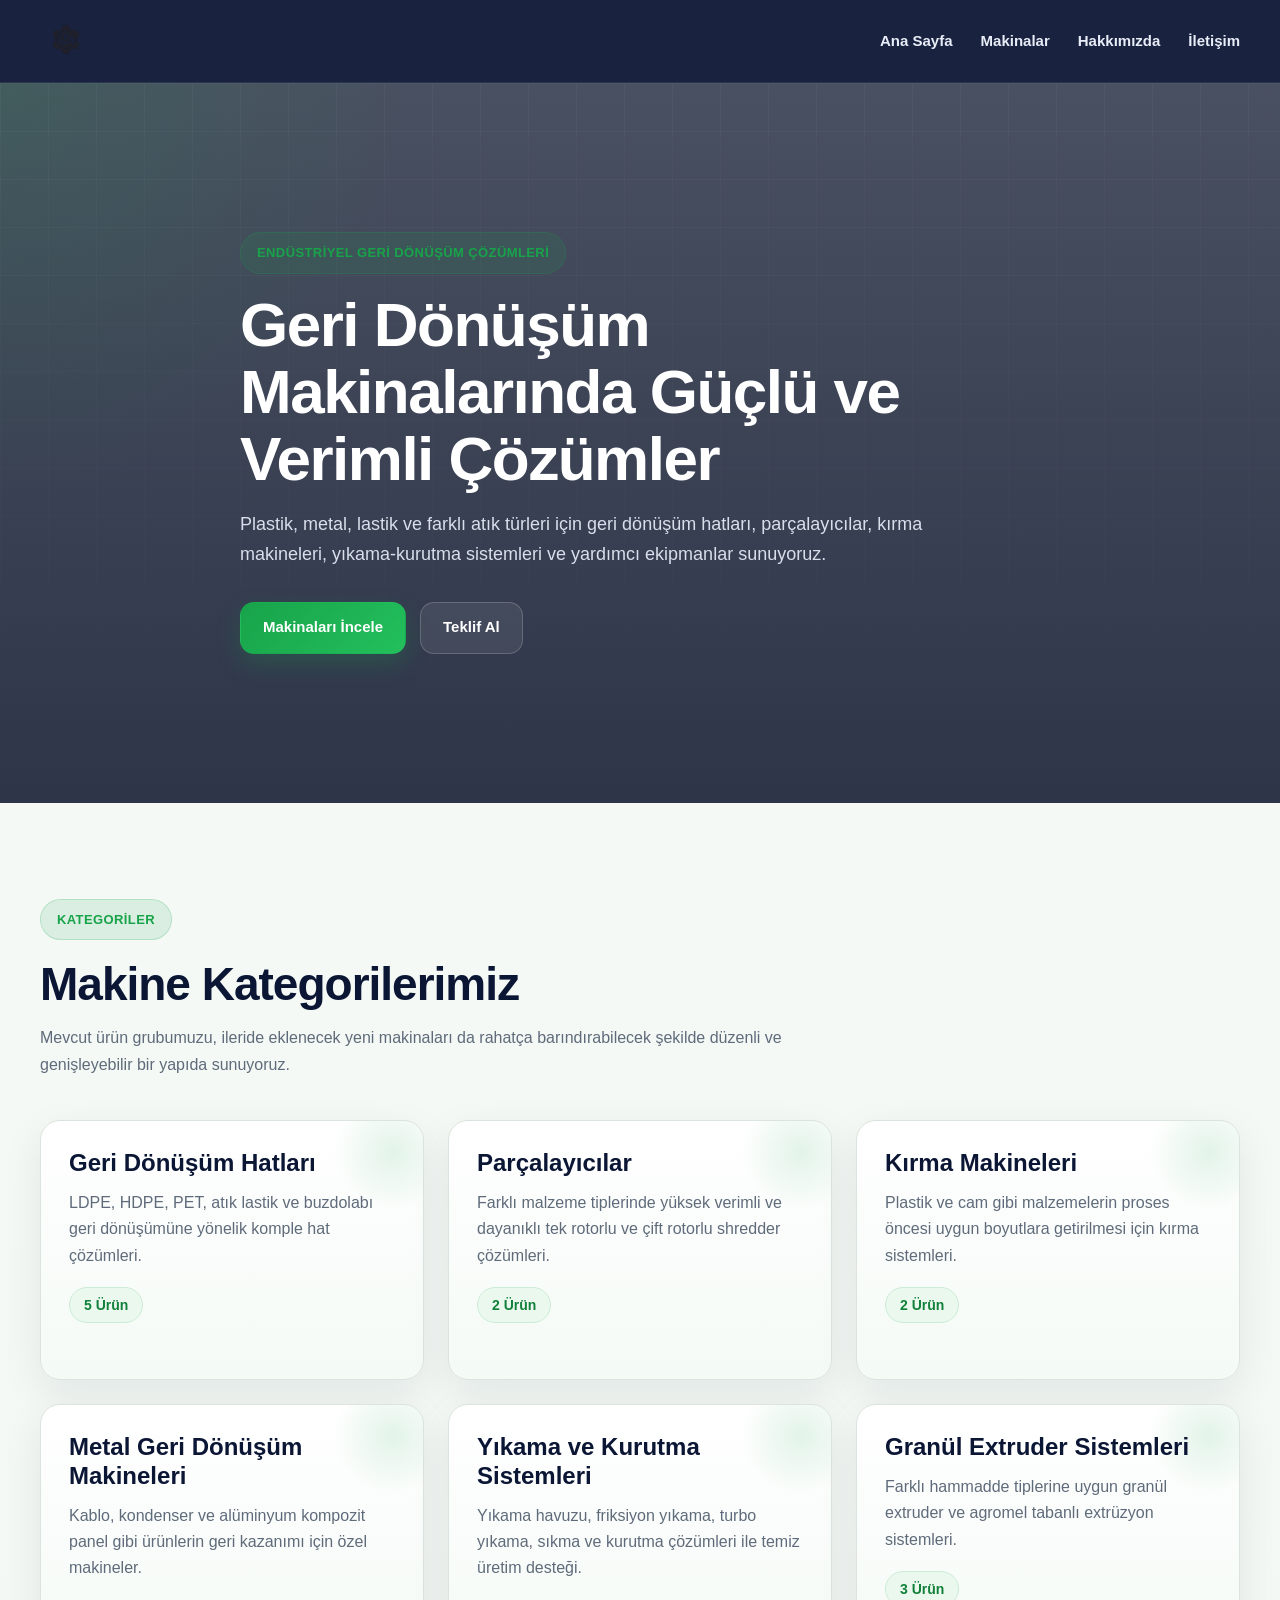
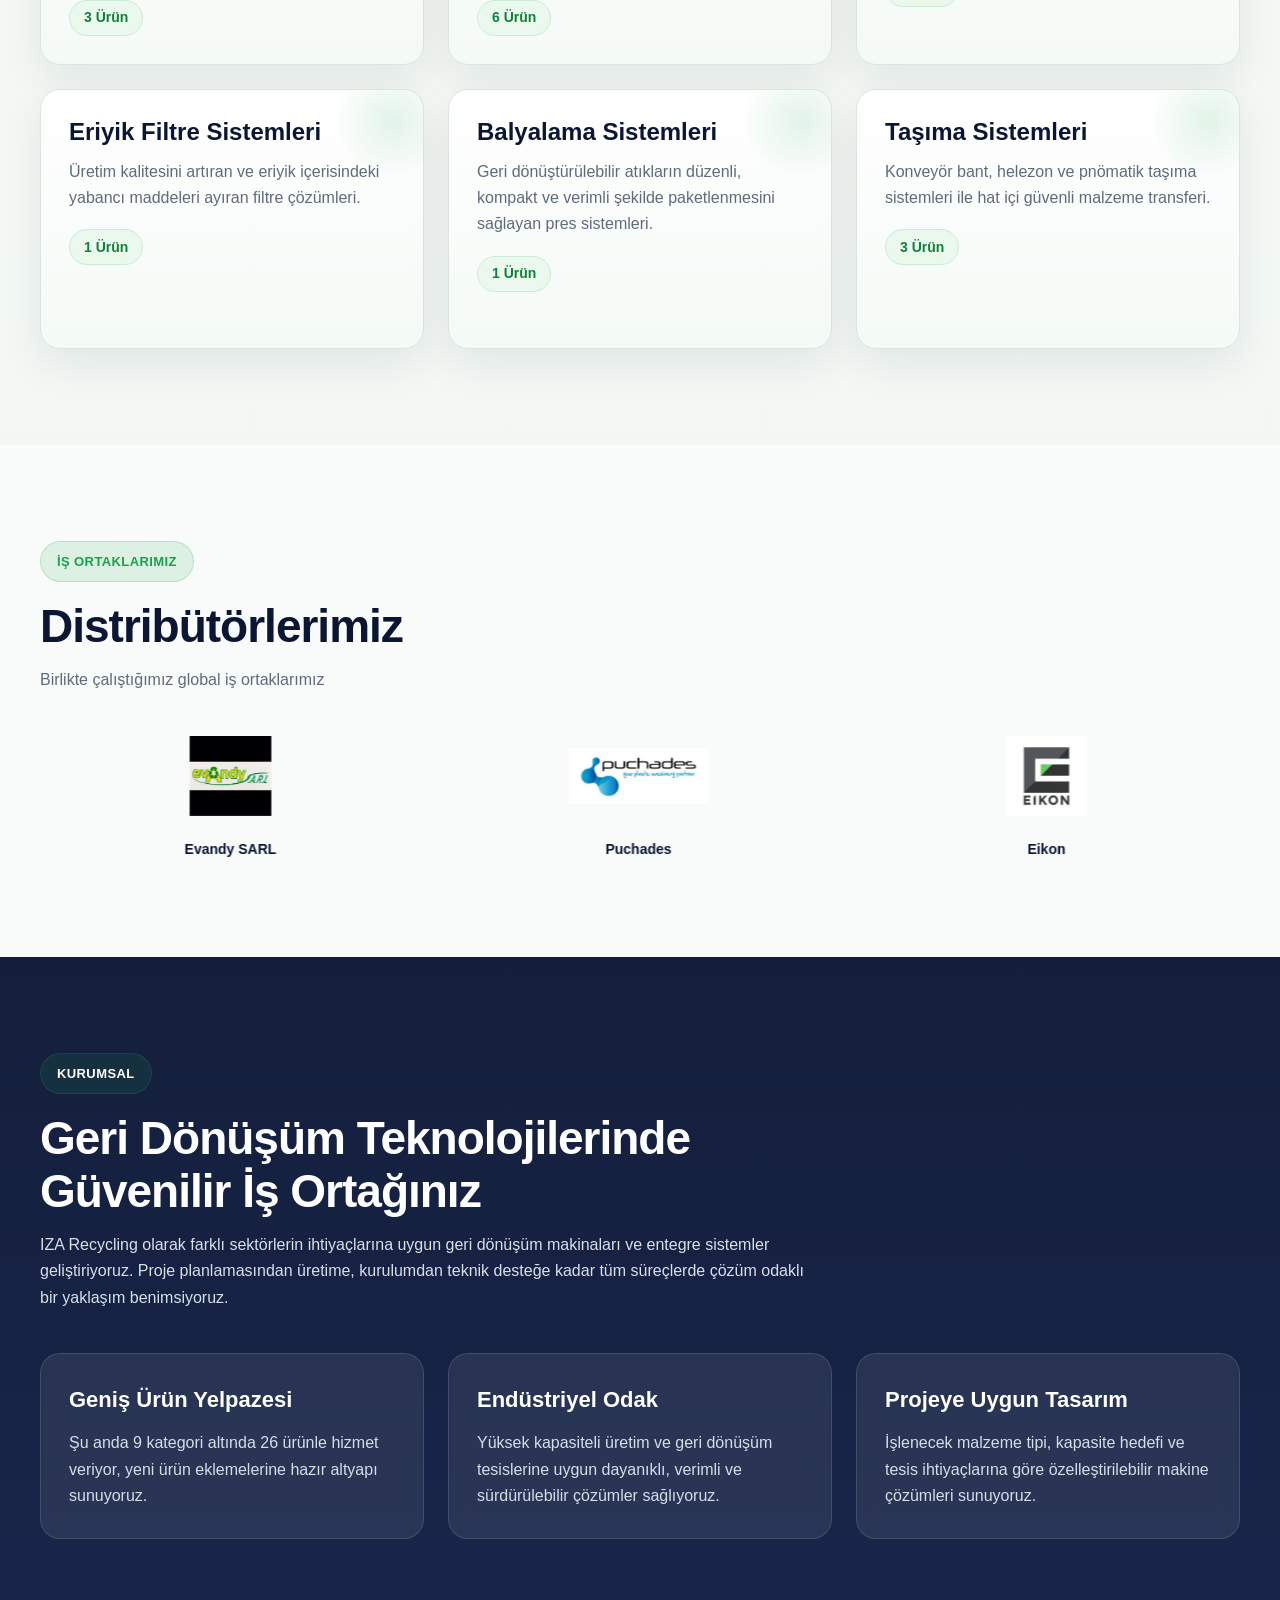
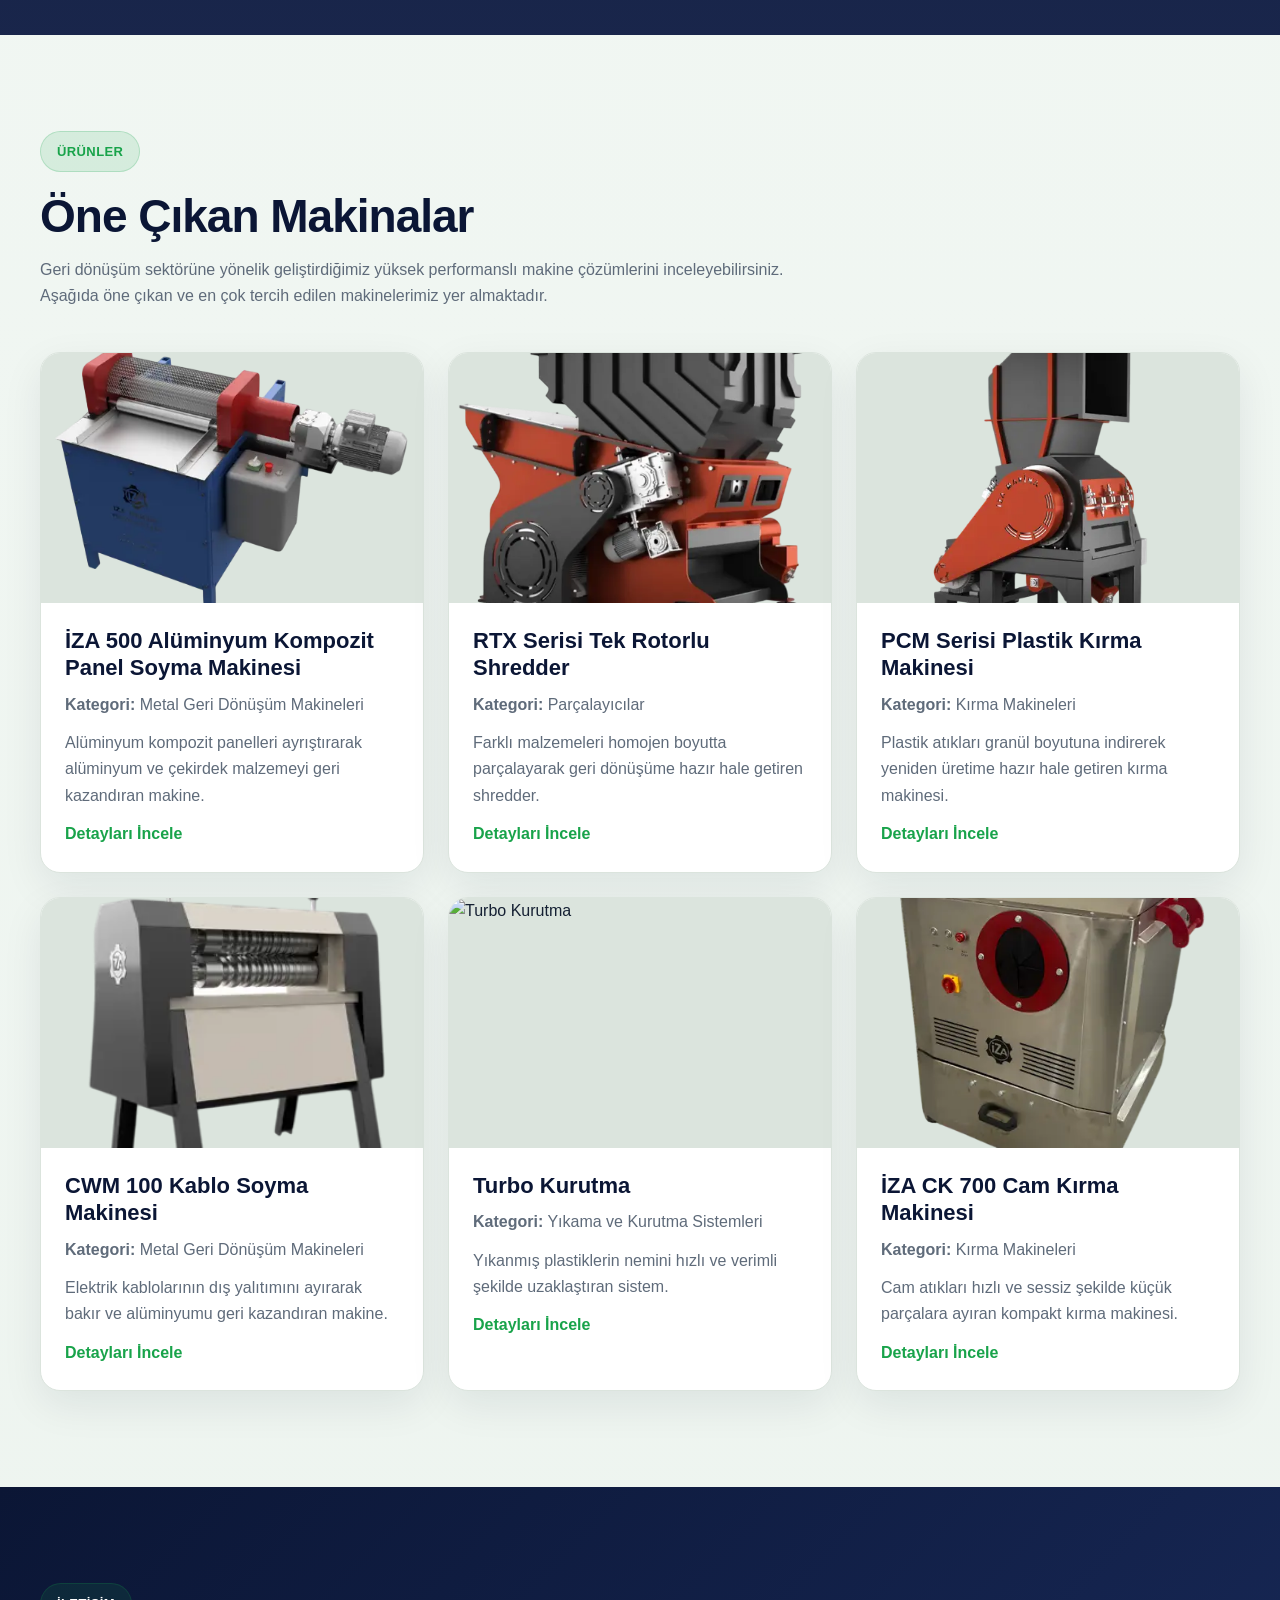
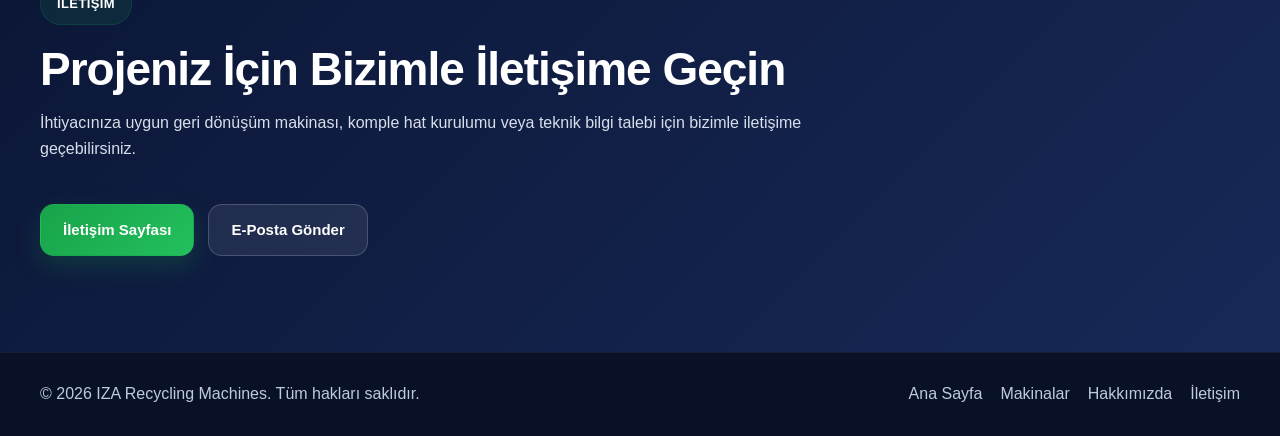
==== index.html @ 7048634a "1.1 1.1" ====
<!DOCTYPE html>
<html lang="tr">
<head>
  <meta charset="UTF-8" />
  <meta name="viewport" content="width=device-width, initial-scale=1.0" />
  <title>IZA Geri Dönüşüm Makinaları</title>
  <meta
    name="description"
    content="IZA Geri Dönüşüm Makinaları; geri dönüşüm hatları, parçalayıcılar, kırma makineleri, metal geri dönüşüm makineleri, yıkama ve kurutma sistemleri, extruder ve taşıma sistemleri çözümleri sunar."
  />
  <link rel="stylesheet" href="assets/css/style.css" />
</head>
<body>

  <header class="header">
    <div class="container">
      <a href="index.html" class="logo">
        <img src="assets/images/izaLogo.png" alt="IZA Recycling Logo">
      </a>

      <nav class="nav">
        <a href="index.html">Ana Sayfa</a>
        <a href="#kategoriler">Makinalar</a>
        <a href="pages/about.html">Hakkımızda</a>
        <a href="pages/contact.html">İletişim</a>
      </nav>
    </div>
  </header>

  <main>
    <section class="hero">
      <div class="container hero-content">
        <span class="hero-badge">Endüstriyel Geri Dönüşüm Çözümleri</span>
        <h1>Geri Dönüşüm Makinalarında Güçlü ve Verimli Çözümler</h1>
        <p>
          Plastik, metal, lastik ve farklı atık türleri için geri dönüşüm hatları,
          parçalayıcılar, kırma makineleri, yıkama-kurutma sistemleri ve yardımcı ekipmanlar sunuyoruz.
        </p>

        <div class="hero-actions">
          <a href="#kategoriler" class="btn btn-primary">Makinaları İncele</a>
          <a href="pages/contact.html" class="btn btn-secondary">Teklif Al</a>
        </div>
      </div>
    </section>

    <section class="categories" id="kategoriler">
      <div class="container">
        <div class="section-heading">
          <span class="section-label">Kategoriler</span>
          <h2>Makine Kategorilerimiz</h2>
          <p>
            Mevcut ürün grubumuzu, ileride eklenecek yeni makinaları da rahatça barındırabilecek
            şekilde düzenli ve genişleyebilir bir yapıda sunuyoruz.
          </p>
        </div>

        <div class="category-grid">
          <article class="category-card category-card-advanced">
            <div class="category-card-front">
              <h3>Geri Dönüşüm Hatları</h3>
              <p>
                LDPE, HDPE, PET, atık lastik ve buzdolabı geri dönüşümüne yönelik komple hat çözümleri.
              </p>
              <span class="category-count">5 Ürün</span>
            </div>

            <div class="category-card-hover">
              <div class="hover-grid">
                <div class="hover-item">
                  <img src="assets/images/Makineler/GeriDonusumHatlari/LDPEGeriDonusumHatti.webp" alt="LDPE Hattı">
                  <span>LDPE Hattı</span>
                </div>
                <div class="hover-item">
                  <img src="assets/images/Makineler/GeriDonusumHatlari/HDPEGeriDonusumHatti.webp" alt="HDPE Hattı">
                  <span>HDPE Hattı</span>
                </div>
                <div class="hover-item">
                  <img src="assets/images/Makineler/GeriDonusumHatlari/PETGeriDonusumHatti.webp" alt="PET Hattı">
                  <span>PET Hattı</span>
                </div>
                <div class="hover-item">
                  <img src="assets/images/Makineler/GeriDonusumHatlari/lastikgeridonusumhatti.webp" alt="Atık Lastik">
                  <span>Atık Lastik</span>
                </div>
              </div>

              <div class="hover-center">
                <span>+1 Ürün Daha</span>
                <a href="pages/category.html?category=geri-donusum-hatlari" class="hover-link">Tümünü İncele</a>
              </div>
            </div>
          </article>

          <article class="category-card category-card-advanced">
            <div class="category-card-front">
              <h3>Parçalayıcılar</h3>
              <p>
                Farklı malzeme tiplerinde yüksek verimli ve dayanıklı tek rotorlu ve çift rotorlu shredder çözümleri.
              </p>
              <span class="category-count">2 Ürün</span>
            </div>

            <div class="category-card-hover">
              <div class="hover-grid">
                <div class="hover-item">
                  <img src="assets/images/Makineler/Shredder/RTXSerisiTekRotorluShredder/RTXSerisiTekRotorluShredder.webp" alt="Tek Rotorlu">
                  <span>Tek Rotorlu</span>
                </div>
                <div class="hover-item">
                  <img src="assets/images/Makineler/Shredder/SHDSerisiCiftRotorluShredder/SHDSerisiCiftRotorluShredder.webp" alt="Çift Rotorlu">
                  <span>Çift Rotorlu</span>
                </div>
                <div class="hover-item empty"></div>
                <div class="hover-item empty"></div>
              </div>

              <div class="hover-center">
                <span>Parçalayıcı Çözümleri</span>
                <a href="pages/category.html?category=parcalayicilar" class="hover-link">Tümünü İncele</a>
              </div>
            </div>
          </article>

          <article class="category-card category-card-advanced">
            <div class="category-card-front">
              <h3>Kırma Makineleri</h3>
              <p>
                Plastik ve cam gibi malzemelerin proses öncesi uygun boyutlara getirilmesi için kırma sistemleri.
              </p>
              <span class="category-count">2 Ürün</span>
            </div>

            <div class="category-card-hover">
              <div class="hover-grid">
                <div class="hover-item">
                  <img src="assets/images/Makineler/KirmaMakineleri/PCMSerisiPlastikKirmaMakinesi/PCMSerisiPlastikKirmaMakinesi.webp" alt="Plastik Kırma">
                  <span>Plastik Kırma</span>
                </div>
                <div class="hover-item">
                  <img src="assets/images/Makineler/KirmaMakineleri/IZACK700/IZACK700.webp" alt="Cam Kırma">
                  <span>Cam Kırma</span>
                </div>
                <div class="hover-item empty"></div>
                <div class="hover-item empty"></div>
              </div>

              <div class="hover-center">
                <span>Kırma Sistemleri</span>
                <a href="pages/category.html?category=kirma-makineleri" class="hover-link">Tümünü İncele</a>
              </div>
            </div>
          </article>

          <article class="category-card category-card-advanced">
            <div class="category-card-front">
              <h3>Metal Geri Dönüşüm Makineleri</h3>
              <p>
                Kablo, kondenser ve alüminyum kompozit panel gibi ürünlerin geri kazanımı için özel makineler.
              </p>
              <span class="category-count">3 Ürün</span>
            </div>

            <div class="category-card-hover">
              <div class="hover-grid">
                <div class="hover-item">
                  <img src="assets/images/Makineler/MetalGeriDonusumMakineleri/IZA500AluminyumKompozitPanelSoymaMakinesi/IZA500AluminyumKompozitPanelSoymaMakinesi.webp" alt="IZA 500">
                  <span>IZA 500</span>
                </div>
                <div class="hover-item">
                  <img src="assets/images/Makineler/MetalGeriDonusumMakineleri/CDS1200/CDS1200.webp" alt="CDS-1200">
                  <span>CDS-1200</span>
                </div>
                <div class="hover-item">
                  <img src="assets/images/Makineler/MetalGeriDonusumMakineleri/CWM100/CWM100.webp" alt="CWM-100">
                  <span>CWM-100</span>
                </div>
                <div class="hover-item empty"></div>
              </div>

              <div class="hover-center">
                <span>Metal Geri Kazanım</span>
                <a href="pages/category.html?category=metal-geri-donusum-makineleri" class="hover-link">Tümünü İncele</a>
              </div>
            </div>
          </article>

          <article class="category-card category-card-advanced">
            <div class="category-card-front">
              <h3>Yıkama ve Kurutma Sistemleri</h3>
              <p>
                Yıkama havuzu, friksiyon yıkama, turbo yıkama, sıkma ve kurutma çözümleri ile temiz üretim desteği.
              </p>
              <span class="category-count">6 Ürün</span>
            </div>

            <div class="category-card-hover">
              <div class="hover-grid">
                <div class="hover-item">
                  <img src="assets/images/Makineler/YikamaveKurutmaSistemleri/DikeySikma/dikeysikma.webp" alt="Dikey Sıkma">
                  <span>Dikey Sıkma</span>
                </div>
                <div class="hover-item">
                  <img src="assets/images/Makineler/YikamaveKurutmaSistemleri/yataysikma/yataysikma.webp" alt="Yatay Sıkma">
                  <span>Yatay Sıkma</span>
                </div>
                <div class="hover-item">
                  <img src="assets/images/Makineler/YikamaveKurutmaSistemleri/FriksiyonYikama/FriksiyonYikama.webp" alt="Friksiyon">
                  <span>Friksiyon</span>
                </div>
                <div class="hover-item">
                  <img src="assets/images/Makineler/YikamaveKurutmaSistemleri/turbokurutma/turbokurutma.webp" alt="Turbo Kurutma">
                  <span>Turbo Kurutma</span>
                </div>
              </div>

              <div class="hover-center">
                <span>+2 Ürün Daha</span>
                <a href="pages/category.html?category=yikama-ve-kurutma-sistemleri" class="hover-link">Tümünü İncele</a>
              </div>
            </div>
          </article>

          <article class="category-card category-card-advanced">
            <div class="category-card-front">
              <h3>Granül Extruder Sistemleri</h3>
              <p>
                Farklı hammadde tiplerine uygun granül extruder ve agromel tabanlı extrüzyon sistemleri.
              </p>
              <span class="category-count">3 Ürün</span>
            </div>

            <div class="category-card-hover">
              <div class="hover-grid">
                <div class="hover-item">
                  <img src="assets/images/Makineler/GranulExtruderSistemleri/Agromel/Agromel.webp" alt="Agromel">
                  <span>Agromel</span>
                </div>
                <div class="hover-item">
                  <img src="assets/images/Makineler/GranulExtruderSistemleri/AgromelEx/AgromelEx.webp" alt="AgromelEx">
                  <span>AgromelEx</span>
                </div>
                <div class="hover-item">
                  <img src="assets/images/Makineler/GranulExtruderSistemleri/yandanbeslemeliekstruder/yandanbeslemeliekstruder.webp" alt="Extruder">
                  <span>Extruder</span>
                </div>
                <div class="hover-item empty"></div>
              </div>

              <div class="hover-center">
                <span>Extruder Sistemleri</span>
                <a href="pages/category.html?category=ekstruzyon-sistemleri" class="hover-link">Tümünü İncele</a>
              </div>
            </div>
          </article>

          <article class="category-card category-card-advanced">
            <div class="category-card-front">
              <h3>Eriyik Filtre Sistemleri</h3>
              <p>
                Üretim kalitesini artıran ve eriyik içerisindeki yabancı maddeleri ayıran filtre çözümleri.
              </p>
              <span class="category-count">1 Ürün</span>
            </div>

            <div class="category-card-hover">
              <div class="hover-grid">
                <div class="hover-item">
                  <img src="assets/images/Makineler/EriyikFiltreleri/TekPlakaliElekDegistirici/TekPlakaliElekDegistirici.webp" alt="Tek Plakalı">
                  <span>Tek Plakalı</span>
                </div>
                <div class="hover-item empty"></div>
                <div class="hover-item empty"></div>
                <div class="hover-item empty"></div>
              </div>

              <div class="hover-center">
                <span>Filtre Sistemleri</span>
                <a href="pages/category.html?category=elek-degistirici-sistemler" class="hover-link">Tümünü İncele</a>
              </div>
            </div>
          </article>

          <article class="category-card category-card-advanced">
            <div class="category-card-front">
              <h3>Balyalama Sistemleri</h3>
              <p>
                Geri dönüştürülebilir atıkların düzenli, kompakt ve verimli şekilde paketlenmesini sağlayan pres sistemleri.
              </p>
              <span class="category-count">1 Ürün</span>
            </div>

            <div class="category-card-hover">
              <div class="hover-grid">
                <div class="hover-item">
                  <img src="assets/images/Makineler/Balyalama/IZAHPSerisiHidrolikPres/IZAHPSerisiHidrolikPres.webp" alt="Balya Pres">
                  <span>Balya Pres</span>
                </div>
                <div class="hover-item empty"></div>
                <div class="hover-item empty"></div>
                <div class="hover-item empty"></div>
              </div>

              <div class="hover-center">
                <span>Balyalama Çözümleri</span>
                <a href="pages/category.html?category=balyalama-sistemleri" class="hover-link">Tümünü İncele</a>
              </div>
            </div>
          </article>

          <article class="category-card category-card-advanced">
            <div class="category-card-front">
              <h3>Taşıma Sistemleri</h3>
              <p>
                Konveyör bant, helezon ve pnömatik taşıma sistemleri ile hat içi güvenli malzeme transferi.
              </p>
              <span class="category-count">3 Ürün</span>
            </div>

            <div class="category-card-hover">
              <div class="hover-grid">
                <div class="hover-item">
                  <img src="assets/images/Makineler/TasimaSistemleri/KonveyorBantlar/KonveyorBantlar.webp" alt="Konveyör Bant">
                  <span>Konveyör Bant</span>
                </div>
                <div class="hover-item">
                  <img src="assets/images/Makineler/TasimaSistemleri/HelezonKonveyorler/HelezonKonveyorler.webp" alt="Helezon">
                  <span>Helezon</span>
                </div>
                <div class="hover-item">
                  <img src="assets/images/Makineler/TasimaSistemleri/PnomatikTasimaSistemleri/PnomatikTasimaSistemleri.webp" alt="Pnömatik">
                  <span>Pnömatik</span>
                </div>
                <div class="hover-item empty"></div>
              </div>

              <div class="hover-center">
                <span>Taşıma Çözümleri</span>
                <a href="pages/category.html?category=tasima-sistemleri" class="hover-link">Tümünü İncele</a>
              </div>
            </div>
          </article>
        </div>
      </div>
    </section>

<section class="partners">
  <div class="container">
    <div class="section-heading">
      <span class="section-label">İş Ortaklarımız</span>
      <h2>Distribütörlerimiz</h2>
      <p>Birlikte çalıştığımız global iş ortaklarımız</p>
    </div>

    <div class="partners-slider" id="partners-slider">
      <div class="partners-track" id="partners-track">
        <a href="https://www.facebook.com/p/Evandy-SARL-100064145077586/" target="_blank" class="partner-item">
          <img src="assets/images/distribütors/EvandySARL.webp" alt="Evandy SARL">
          <span>Evandy SARL</span>
        </a>

        <a href="https://jpuchades.com/en/contact-en/" target="_blank" class="partner-item">
          <img src="assets/images/distribütors/puchades.webp" alt="Puchades">
          <span>Puchades</span>
        </a>

        <a href="https://eikon.group/" target="_blank" class="partner-item">
          <img src="assets/images/distribütors/EikonLogo.webp" alt="Eikon">
          <span>Eikon</span>
        </a>

        <a href="https://www.abkunststoff.de/" target="_blank" class="partner-item">
          <img src="assets/images/distribütors/abKunststoffLogo.webp" alt="AB Kunststoff">
          <span>AB Kunststoff</span>
        </a>
      </div>
    </div>
  </div>
</section>

    <section class="about-preview" id="hakkimizda">
      <div class="container">
        <div class="section-heading">
          <span class="section-label">Kurumsal</span>
          <h2>Geri Dönüşüm Teknolojilerinde Güvenilir İş Ortağınız</h2>
          <p>
            IZA Recycling olarak farklı sektörlerin ihtiyaçlarına uygun geri dönüşüm makinaları ve
            entegre sistemler geliştiriyoruz. Proje planlamasından üretime, kurulumdan teknik desteğe kadar
            tüm süreçlerde çözüm odaklı bir yaklaşım benimsiyoruz.
          </p>
        </div>

        <div class="about-features">
          <div class="about-feature">
            <h3>Geniş Ürün Yelpazesi</h3>
            <p>Şu anda 9 kategori altında 26 ürünle hizmet veriyor, yeni ürün eklemelerine hazır altyapı sunuyoruz.</p>
          </div>

          <div class="about-feature">
            <h3>Endüstriyel Odak</h3>
            <p>Yüksek kapasiteli üretim ve geri dönüşüm tesislerine uygun dayanıklı, verimli ve sürdürülebilir çözümler sağlıyoruz.</p>
          </div>

          <div class="about-feature">
            <h3>Projeye Uygun Tasarım</h3>
            <p>İşlenecek malzeme tipi, kapasite hedefi ve tesis ihtiyaçlarına göre özelleştirilebilir makine çözümleri sunuyoruz.</p>
          </div>
        </div>
      </div>
    </section>

    <section class="products">
      <div class="container">
        <div class="section-heading">
          <span class="section-label">Ürünler</span>
          <h2>Öne Çıkan Makinalar</h2>
          <p>
            Geri dönüşüm sektörüne yönelik geliştirdiğimiz yüksek performanslı makine çözümlerini inceleyebilirsiniz.
            Aşağıda öne çıkan ve en çok tercih edilen makinelerimiz yer almaktadır.
          </p>
        </div>

        <div id="product-list" class="product-grid"></div>
      </div>
    </section>

    <section class="contact-preview" id="iletisim">
      <div class="container">
        <div class="section-heading">
          <span class="section-label">İletişim</span>
          <h2>Projeniz İçin Bizimle İletişime Geçin</h2>
          <p>
            İhtiyacınıza uygun geri dönüşüm makinası, komple hat kurulumu veya teknik bilgi talebi için bizimle iletişime geçebilirsiniz.
          </p>
        </div>

        <div class="contact-actions">
          <a href="pages/contact.html" class="btn btn-primary">İletişim Sayfası</a>
          <a href="mailto:iza@izamakina.com" class="btn btn-secondary">E-Posta Gönder</a>
        </div>
      </div>
    </section>
  </main>

  <footer class="footer">
    <div class="container footer-content">
      <p>© 2026 IZA Recycling Machines. Tüm hakları saklıdır.</p>
      <div class="footer-links">
        <a href="index.html">Ana Sayfa</a>
        <a href="#kategoriler">Makinalar</a>
        <a href="pages/about.html">Hakkımızda</a>
        <a href="pages/contact.html">İletişim</a>
      </div>
    </div>
  </footer>

  <script src="data/products.js"></script>
  <script src="assets/js/main.js"></script>
</body>
</html>
---- assets/css/style.css ----
:root {
  --bg: #f4f7f5;
  --surface: #ffffff;
  --surface-soft: #eef4f0;
  --primary: #0b1635;
  --primary-2: #101d44;
  --accent: #18a34a;
  --accent-dark: #12803a;
  --text: #152033;
  --text-soft: #5f6b7a;
  --border: #dbe4dd;
  --shadow: 0 14px 40px rgba(11, 22, 53, 0.08);
  --radius: 20px;
  --radius-sm: 14px;
  --container: 1200px;
}

* {
  margin: 0;
  padding: 0;
  box-sizing: border-box;
}

html {
  scroll-behavior: smooth;
}

body {
  font-family: Arial, Helvetica, sans-serif;
  background: linear-gradient(180deg, #f6faf7 0%, #edf4ef 100%);
  color: var(--text);
  line-height: 1.65;
}

a {
  color: inherit;
  text-decoration: none;
}

img {
  display: block;
  max-width: 100%;
}

.container {
  width: min(var(--container), calc(100% - 32px));
  margin: 0 auto;
}

/* HEADER */

.header {
  position: sticky;
  top: 0;
  z-index: 1000;
  background: rgba(11, 22, 53, 0.94);
  backdrop-filter: blur(10px);
  border-bottom: 1px solid rgba(255, 255, 255, 0.08);
}

.header .container {
  min-height: 82px;
  display: flex;
  align-items: center;
  justify-content: space-between;
  gap: 24px;
}

.logo img {
  height: 52px;
  width: auto;
}

.nav {
  display: flex;
  align-items: center;
  gap: 28px;
}

.nav a {
  color: #e8edf7;
  font-size: 15px;
  font-weight: 600;
  position: relative;
  transition: 0.25s ease;
}

.nav a::after {
  content: "";
  position: absolute;
  left: 0;
  bottom: -8px;
  width: 0;
  height: 2px;
  background: var(--accent);
  transition: width 0.25s ease;
}

.nav a:hover {
  color: #ffffff;
}

.nav a:hover::after {
  width: 100%;
}

/* HERO */

.hero {
  position: relative;
  min-height: 720px;
  display: flex;
  align-items: center;
  background:
    radial-gradient(circle at top left, rgba(24, 163, 74, 0.14), transparent 28%),
    linear-gradient(rgba(7, 15, 39, 0.72), rgba(7, 15, 39, 0.84)),
    url("../images/hero.webp") center/cover no-repeat;
  color: #ffffff;
}

.hero::before {
  content: "";
  position: absolute;
  inset: 0;
  background:
    linear-gradient(90deg, rgba(255, 255, 255, 0.035) 1px, transparent 1px),
    linear-gradient(rgba(255, 255, 255, 0.035) 1px, transparent 1px);
  background-size: 48px 48px;
  mask-image: linear-gradient(to bottom, rgba(0, 0, 0, 0.9), transparent);
  pointer-events: none;
}

.hero-content {
  position: relative;
  z-index: 2;
  max-width: 800px;
}

.hero-badge,
.section-label {
  display: inline-flex;
  align-items: center;
  gap: 10px;
  padding: 9px 16px;
  border-radius: 999px;
  background: rgba(24, 163, 74, 0.12);
  color: var(--accent);
  font-size: 13px;
  font-weight: 800;
  letter-spacing: 0.4px;
  text-transform: uppercase;
  border: 1px solid rgba(24, 163, 74, 0.2);
  margin-bottom: 18px;
}

.hero h1 {
  font-size: clamp(38px, 6vw, 62px);
  line-height: 1.08;
  letter-spacing: -1.5px;
  margin-bottom: 18px;
}

.hero p {
  max-width: 720px;
  font-size: 18px;
  color: #d8dfeb;
  margin-bottom: 32px;
}

.hero-actions,
.contact-actions {
  display: flex;
  flex-wrap: wrap;
  gap: 14px;
}

.btn {
  display: inline-flex;
  align-items: center;
  justify-content: center;
  min-height: 52px;
  padding: 0 22px;
  border-radius: 14px;
  border: 1px solid transparent;
  font-size: 15px;
  font-weight: 800;
  cursor: pointer;
  transition: 0.25s ease;
}

.btn-primary {
  background: linear-gradient(135deg, var(--accent), #23c05d);
  color: #ffffff;
  box-shadow: 0 10px 24px rgba(24, 163, 74, 0.22);
}

.btn-primary:hover {
  transform: translateY(-2px);
  background: linear-gradient(135deg, var(--accent-dark), var(--accent));
}

.btn-secondary {
  background: rgba(255, 255, 255, 0.08);
  color: #ffffff;
  border-color: rgba(255, 255, 255, 0.18);
}

.btn-secondary:hover {
  background: rgba(255, 255, 255, 0.14);
}

/* GENERIC SECTIONS */

.partners {
  padding: 96px 0;
  background: #f8fbf9;
  overflow: hidden;
}

.partner-item {
  display: flex;
  flex-direction: column;
  align-items: center;
  text-align: center;
}

.partner-item img {
  width: 100%;
  height: 90px;
  object-fit: contain;
}

.partner-item span {
  margin-top: 10px;
  font-weight: 600;
}

.categories,
.about-preview,
.products,
.contact-preview,
.about-section,
.mission-vision,
.contact-page-section,
.contact-forms-section,
.map-section {
  padding: 96px 0;
}

.section-heading {
  max-width: 780px;
  margin-bottom: 42px;
}

.section-heading h2 {
  font-size: clamp(30px, 4vw, 46px);
  line-height: 1.15;
  letter-spacing: -1px;
  color: var(--primary);
  margin-bottom: 14px;
}

.section-heading p {
  color: var(--text-soft);
  font-size: 16px;
}

/* CATEGORY CARDS */

.category-grid {
  display: grid;
  grid-template-columns: repeat(3, 1fr);
  gap: 24px;
}

.category-card {
  position: relative;
  overflow: hidden;
  min-height: 260px;
  background: linear-gradient(180deg, #ffffff 0%, #f4faf6 100%);
  border: 1px solid var(--border);
  border-radius: var(--radius);
  box-shadow: var(--shadow);
  transition: 0.3s ease;
}

.category-card::before {
  content: "";
  position: absolute;
  top: -30px;
  right: -30px;
  width: 120px;
  height: 120px;
  background: radial-gradient(circle, rgba(24, 163, 74, 0.12), transparent 70%);
  z-index: 1;
}

.category-card:hover {
  transform: translateY(-6px);
  border-color: #b9d8c2;
}

.category-card-front {
  position: relative;
  z-index: 2;
  padding: 28px;
  height: 100%;
  transition: opacity 0.35s ease, transform 0.35s ease;
}

.category-card-front h3 {
  font-size: 24px;
  line-height: 1.2;
  color: var(--primary);
  margin-bottom: 12px;
}

.category-card-front p {
  color: var(--text-soft);
  margin-bottom: 18px;
}

.category-count {
  display: inline-flex;
  align-items: center;
  justify-content: center;
  min-height: 36px;
  padding: 0 14px;
  border-radius: 999px;
  background: #eaf8ee;
  color: var(--accent-dark);
  font-size: 14px;
  font-weight: 800;
  border: 1px solid #ccebd6;
}

.category-card-hover {
  position: absolute;
  inset: 0;
  z-index: 3;
  opacity: 0;
  pointer-events: none;
  transition: opacity 0.35s ease;
  background: linear-gradient(135deg, rgba(11, 22, 53, 0.78), rgba(24, 163, 74, 0.72));
}

.category-card:hover .category-card-hover {
  opacity: 1;
  pointer-events: auto;
}

.category-card:hover .category-card-front {
  opacity: 0.08;
  transform: scale(1.02);
}

.hover-grid {
  position: absolute;
  inset: 0;
  display: grid;
  grid-template-columns: 1fr 1fr;
  grid-template-rows: 1fr 1fr;
}

.hover-item {
  position: relative;
  display: flex;
  align-items: center;
  justify-content: center;
  padding: 14px;
  text-align: center;
  color: #ffffff;
  font-weight: 800;
  font-size: 14px;
  line-height: 1.3;
  border: 1px solid rgba(255, 255, 255, 0.08);
  backdrop-filter: blur(1px);
  opacity: 0;
  overflow: hidden;
  isolation: isolate;
  transition: transform 0.4s ease, opacity 0.4s ease, background 0.3s ease;
}

.hover-item img {
  position: absolute;
  inset: 0;
  width: 100%;
  height: 100%;
  object-fit: contain;
  object-position: center;
  opacity: 0.42;
  transform: scale(0.88);
  z-index: -2;
  filter: brightness(0.95) saturate(0.95);
}

.hover-item span {
  position: absolute;
  inset: 0;
  z-index: 2;
  display: flex;
  align-items: center;
  justify-content: center;
  padding: 12px;
  text-align: center;
  color: #ffffff;
  text-shadow: 0 2px 10px rgba(0, 0, 0, 0.55);
  word-break: break-word;
}

.hover-item::after {
  content: "";
  position: absolute;
  inset: 0;
  background: rgba(24, 163, 74, 0.46);
  z-index: -1;
}

.hover-item:nth-child(1) {
  transform: translate(-40px, -40px);
}

.hover-item:nth-child(2) {
  transform: translate(40px, -40px);
}

.hover-item:nth-child(3) {
  transform: translate(-40px, 40px);
}

.hover-item:nth-child(4) {
  transform: translate(40px, 40px);
}

.category-card:hover .hover-item {
  transform: translate(0, 0);
  opacity: 1;
}

.hover-item:hover::after {
  background: rgba(24, 163, 74, 0.36);
}

.hover-item.empty {
  opacity: 0.12 !important;
  background: rgba(255, 255, 255, 0.03);
}

.hover-item.empty img,
.hover-item.empty span {
  display: none;
}

.hover-center {
  position: absolute;
  left: 50%;
  top: 50%;
  width: 170px;
  min-height: 170px;
  transform: translate(-50%, -50%) scale(0.8);
  border-radius: 50%;
  background: rgba(255, 255, 255, 0.12);
  border: 1px solid rgba(255, 255, 255, 0.16);
  backdrop-filter: blur(8px);
  display: flex;
  flex-direction: column;
  align-items: center;
  justify-content: center;
  gap: 12px;
  text-align: center;
  color: #ffffff;
  opacity: 0;
  transition: opacity 0.35s ease, transform 0.35s ease;
  padding: 20px;
}

.category-card:hover .hover-center {
  opacity: 1;
  transform: translate(-50%, -50%) scale(1);
}

.hover-center span {
  font-size: 14px;
  font-weight: 700;
  color: #e7fff0;
}

.hover-link {
  display: inline-flex;
  align-items: center;
  justify-content: center;
  min-height: 40px;
  padding: 0 14px;
  border-radius: 999px;
  background: #ffffff;
  color: var(--primary);
  font-size: 13px;
  font-weight: 800;
  transition: 0.25s ease;
}

.hover-link:hover {
  background: #dff7e7;
}

/* ABOUT PREVIEW */

.about-preview {
  background:
    linear-gradient(180deg, rgba(11, 22, 53, 0.96), rgba(16, 29, 68, 0.96)),
    url("../images/hero.webp") center/cover no-repeat;
  color: #ffffff;
}

.about-preview .section-heading h2,
.about-preview .section-heading p,
.about-preview .section-label {
  color: #ffffff;
}

.about-preview .section-heading p {
  color: #d7e0eb;
}

.about-features {
  display: grid;
  grid-template-columns: repeat(3, 1fr);
  gap: 24px;
}

.about-feature {
  background: rgba(255, 255, 255, 0.08);
  border: 1px solid rgba(255, 255, 255, 0.12);
  border-radius: var(--radius);
  padding: 28px;
  backdrop-filter: blur(8px);
}

.about-feature h3 {
  font-size: 22px;
  margin-bottom: 12px;
  color: #ffffff;
}

.about-feature p {
  color: #d5deea;
}

/* PRODUCTS */

.product-grid {
  display: grid;
  grid-template-columns: repeat(3, 1fr);
  gap: 24px;
}

.product-card {
  overflow: hidden;
  background: var(--surface);
  border-radius: var(--radius);
  border: 1px solid var(--border);
  box-shadow: var(--shadow);
  transition: 0.3s ease;
}

.product-card:hover {
  transform: translateY(-6px);
}

.product-card img {
  width: 100%;
  height: 250px;
  object-fit: cover;
  background: #dbe4dd;
}

.product-card-content {
  padding: 24px;
}

.product-card h3 {
  font-size: 22px;
  line-height: 1.25;
  margin-bottom: 10px;
  color: var(--primary);
}

.product-card p {
  color: var(--text-soft);
  margin-bottom: 12px;
}

.product-link {
  color: var(--accent);
  font-weight: 800;
}

.product-link:hover {
  color: var(--accent-dark);
}

/* CONTACT PREVIEW */

.contact-preview {
  background: linear-gradient(135deg, var(--primary), #182958);
  color: #ffffff;
}

.contact-preview .section-heading h2,
.contact-preview .section-heading p,
.contact-preview .section-label {
  color: #ffffff;
}

.contact-preview .section-heading p {
  color: #d8dfeb;
}

/* FOOTER */

.footer {
  background: #081127;
  color: #bfcadd;
  padding: 28px 0;
  border-top: 1px solid rgba(255, 255, 255, 0.06);
}

.footer-content {
  display: flex;
  align-items: center;
  justify-content: space-between;
  gap: 24px;
}

.footer-links {
  display: flex;
  flex-wrap: wrap;
  gap: 18px;
}

.footer-links a:hover {
  color: #ffffff;
}

/* PAGE HERO */

.page-hero {
  position: relative;
  padding: 110px 0 90px;
  background:
    linear-gradient(180deg, rgba(11, 22, 53, 0.96), rgba(16, 29, 68, 0.94)),
    url("../images/hero.webp") center/cover no-repeat;
  color: #ffffff;
}

.page-hero::after {
  content: "";
  position: absolute;
  inset: auto 0 0 0;
  height: 80px;
  background: linear-gradient(to bottom, transparent, rgba(255, 255, 255, 0.04));
}

.page-hero h1 {
  position: relative;
  z-index: 2;
  font-size: clamp(38px, 5vw, 56px);
  line-height: 1.1;
  margin-bottom: 12px;
  letter-spacing: -1px;
}

.page-hero p {
  position: relative;
  z-index: 2;
  max-width: 760px;
  color: #d5deea;
  font-size: 18px;
}

/* ABOUT PAGE */

.about-section {
  background: transparent;
}

.about-grid {
  display: grid;
  grid-template-columns: 1.45fr 0.9fr;
  gap: 28px;
  align-items: start;
}

.about-text,
.about-highlight {
  background: var(--surface);
  border: 1px solid var(--border);
  border-radius: 24px;
  box-shadow: var(--shadow);
}

.about-text {
  padding: 34px;
}

.about-text h2 {
  font-size: 34px;
  color: var(--primary);
  margin-bottom: 18px;
}

.about-text p {
  color: var(--text-soft);
  margin-bottom: 18px;
}

.about-highlight {
  padding: 24px;
  display: flex;
  flex-direction: column;
  gap: 18px;
}

.highlight-card {
  background: linear-gradient(180deg, #f7fbf8 0%, #f1f7f3 100%);
  border: 1px solid var(--border);
  border-radius: 18px;
  padding: 22px;
}

.highlight-card h3 {
  color: var(--primary);
  font-size: 20px;
  margin-bottom: 10px;
}

.highlight-card p {
  color: var(--text-soft);
}

.mission-grid {
  display: grid;
  grid-template-columns: repeat(2, 1fr);
  gap: 24px;
}

.mission-card,
.vision-card {
  background: linear-gradient(180deg, #ffffff 0%, #f5faf7 100%);
  border: 1px solid var(--border);
  border-radius: 24px;
  padding: 34px;
  box-shadow: var(--shadow);
}

.mission-card h2,
.vision-card h2 {
  color: var(--primary);
  font-size: 30px;
  margin-bottom: 16px;
}

.mission-card p,
.vision-card p {
  color: var(--text-soft);
  margin-bottom: 16px;
}

/* CONTACT PAGE */

.contact-page-section {
  padding-bottom: 48px;
}

.contact-info-grid {
  display: grid;
  grid-template-columns: repeat(3, 1fr);
  gap: 24px;
}

.contact-info-card {
  background: linear-gradient(180deg, #ffffff 0%, #f4faf6 100%);
  border: 1px solid var(--border);
  border-radius: 22px;
  padding: 28px;
  box-shadow: var(--shadow);
  min-height: 220px;
}

.contact-info-card h3 {
  font-size: 23px;
  color: var(--primary);
  margin-bottom: 14px;
}

.contact-info-card p {
  color: var(--text-soft);
  margin-bottom: 8px;
}

.contact-info-card a {
  color: var(--accent-dark);
  font-weight: 800;
}

.contact-forms-section {
  padding-top: 24px;
}

.contact-forms-grid {
  display: grid;
  grid-template-columns: repeat(2, 1fr);
  gap: 24px;
}

.contact-form-card {
  background: var(--surface);
  border: 1px solid var(--border);
  border-radius: 24px;
  padding: 32px;
  box-shadow: var(--shadow);
}

.form-card-header {
  margin-bottom: 22px;
}

.form-card-header h2 {
  font-size: 34px;
  color: var(--primary);
  margin-bottom: 10px;
}

.form-card-header p {
  color: var(--text-soft);
}

.contact-form {
  display: flex;
  flex-direction: column;
  gap: 18px;
}

.form-group {
  display: flex;
  flex-direction: column;
  gap: 8px;
}

.form-group label {
  font-size: 15px;
  font-weight: 800;
  color: var(--primary);
}

.form-group input,
.form-group textarea {
  width: 100%;
  background: #fbfdfb;
  color: var(--text);
  border: 1px solid #cfdbd2;
  border-radius: 14px;
  padding: 14px 16px;
  font-size: 15px;
  outline: none;
  transition: 0.25s ease;
}

.form-group input:focus,
.form-group textarea:focus {
  border-color: #8fd1a7;
  box-shadow: 0 0 0 4px rgba(24, 163, 74, 0.12);
}

.form-group textarea {
  resize: vertical;
  min-height: 160px;
}

.map-wrapper {
  overflow: hidden;
  border-radius: 24px;
  border: 1px solid var(--border);
  box-shadow: var(--shadow);
}

/* PRODUCT DETAIL */

.product-detail-section,
.product-content-section {
  padding: 96px 0;
}

.product-detail-top {
  display: grid;
  grid-template-columns: 1.1fr 1fr;
  gap: 32px;
  align-items: center;
}

.product-detail-image {
  background: var(--surface);
  border: 1px solid var(--border);
  border-radius: 24px;
  padding: 24px;
  box-shadow: var(--shadow);
}

.product-detail-image img {
  width: 100%;
  max-height: 520px;
  object-fit: contain;
}

.product-detail-summary {
  background: var(--surface);
  border: 1px solid var(--border);
  border-radius: 24px;
  padding: 32px;
  box-shadow: var(--shadow);
}

.product-detail-summary h2 {
  font-size: clamp(30px, 4vw, 44px);
  line-height: 1.15;
  color: var(--primary);
  margin-bottom: 16px;
}

.product-detail-summary p {
  color: var(--text-soft);
  margin-bottom: 24px;
}

.product-detail-actions {
  display: flex;
  flex-wrap: wrap;
  gap: 14px;
}

.product-content-grid {
  display: grid;
  grid-template-columns: repeat(2, 1fr);
  gap: 24px;
}

.product-content-card {
  background: var(--surface);
  border: 1px solid var(--border);
  border-radius: 24px;
  padding: 30px;
  box-shadow: var(--shadow);
}

.product-content-card h3 {
  font-size: 28px;
  color: var(--primary);
  margin-bottom: 16px;
}

.product-content-card p {
  color: var(--text-soft);
}

.detail-list {
  list-style: none;
  display: flex;
  flex-direction: column;
  gap: 12px;
  padding: 0;
  margin: 0;
}

.detail-list li {
  position: relative;
  padding-left: 22px;
  color: var(--text-soft);
}

.detail-list li::before {
  content: "";
  position: absolute;
  left: 0;
  top: 10px;
  width: 10px;
  height: 10px;
  border-radius: 50%;
  background: var(--accent);
}

.specs-list {
  display: flex;
  flex-direction: column;
  gap: 14px;
}

.spec-item {
  display: flex;
  justify-content: space-between;
  gap: 18px;
  padding: 14px 16px;
  border: 1px solid var(--border);
  border-radius: 14px;
  background: #f8fbf9;
}

.spec-label {
  font-weight: 800;
  color: var(--primary);
}

.spec-value {
  color: var(--text-soft);
  text-align: right;
}

.similar-products-section {
  padding-top: 0;
}

@media (max-width: 1100px) {
  .category-grid,
  .about-features,
  .product-grid,
  .contact-info-grid,
  .contact-forms-grid,
  .mission-grid,
  .about-grid {
    grid-template-columns: repeat(2, 1fr);
  }

  .about-grid {
    align-items: stretch;
  }

  .product-detail-top,
  .product-content-grid {
    grid-template-columns: 1fr;
  }
}

@media (max-width: 900px) {
  .header .container {
    min-height: auto;
    padding: 18px 0;
    flex-direction: column;
    align-items: flex-start;
  }

  .nav {
    flex-wrap: wrap;
    gap: 14px;
  }

  .hero {
    min-height: 620px;
  }
}

@media (max-width: 768px) {
  .category-grid,
  .about-features,
  .product-grid,
  .contact-info-grid,
  .contact-forms-grid,
  .mission-grid,
  .about-grid {
    grid-template-columns: 1fr;
  }

  .category-card-hover {
    display: none;
  }

  .category-card-front {
    opacity: 1 !important;
    transform: none !important;
  }

  .hero,
  .page-hero {
    text-align: left;
  }

  .footer-content {
    flex-direction: column;
    align-items: flex-start;
  }

  .categories,
  .about-preview,
  .products,
  .contact-preview,
  .about-section,
  .mission-vision,
  .contact-page-section,
  .contact-forms-section,
  .map-section,
  .product-detail-section,
  .product-content-section {
    padding: 72px 0;
  }

  .contact-form-card,
  .about-text,
  .about-highlight,
  .mission-card,
  .vision-card,
  .product-detail-summary,
  .product-content-card,
  .product-detail-image {
    padding: 24px;
  }

  .spec-item {
    flex-direction: column;
    align-items: flex-start;
  }

  .spec-value {
    text-align: left;
  }
}

.partners {
  padding: 96px 0;
  background: #f8fbf9;
  overflow: hidden;
}

.partners-slider {
  width: 100%;
  overflow: hidden;
  position: relative;
}

.partners-track {
  display: flex;
  gap: 24px;
  will-change: transform;
}

.partner-item {
  flex: 0 0 calc((100% - 48px) / 3);
  max-width: calc((100% - 48px) / 3);
  display: flex;
  flex-direction: column;
  align-items: center;
  text-align: center;
}

.partner-item img {
  width: 140px;
  height: 80px;
  object-fit: contain;
  margin-bottom: 12px;
}

.partner-item span {
  font-size: 14px;
  font-weight: 700;
  color: var(--primary);
}

@media (max-width: 900px) {
  .partner-item {
    flex: 0 0 calc((100% - 24px) / 2);
    max-width: calc((100% - 24px) / 2);
  }
}

@media (max-width: 560px) {
  .partner-item {
    flex: 0 0 100%;
    max-width: 100%;
  }
}
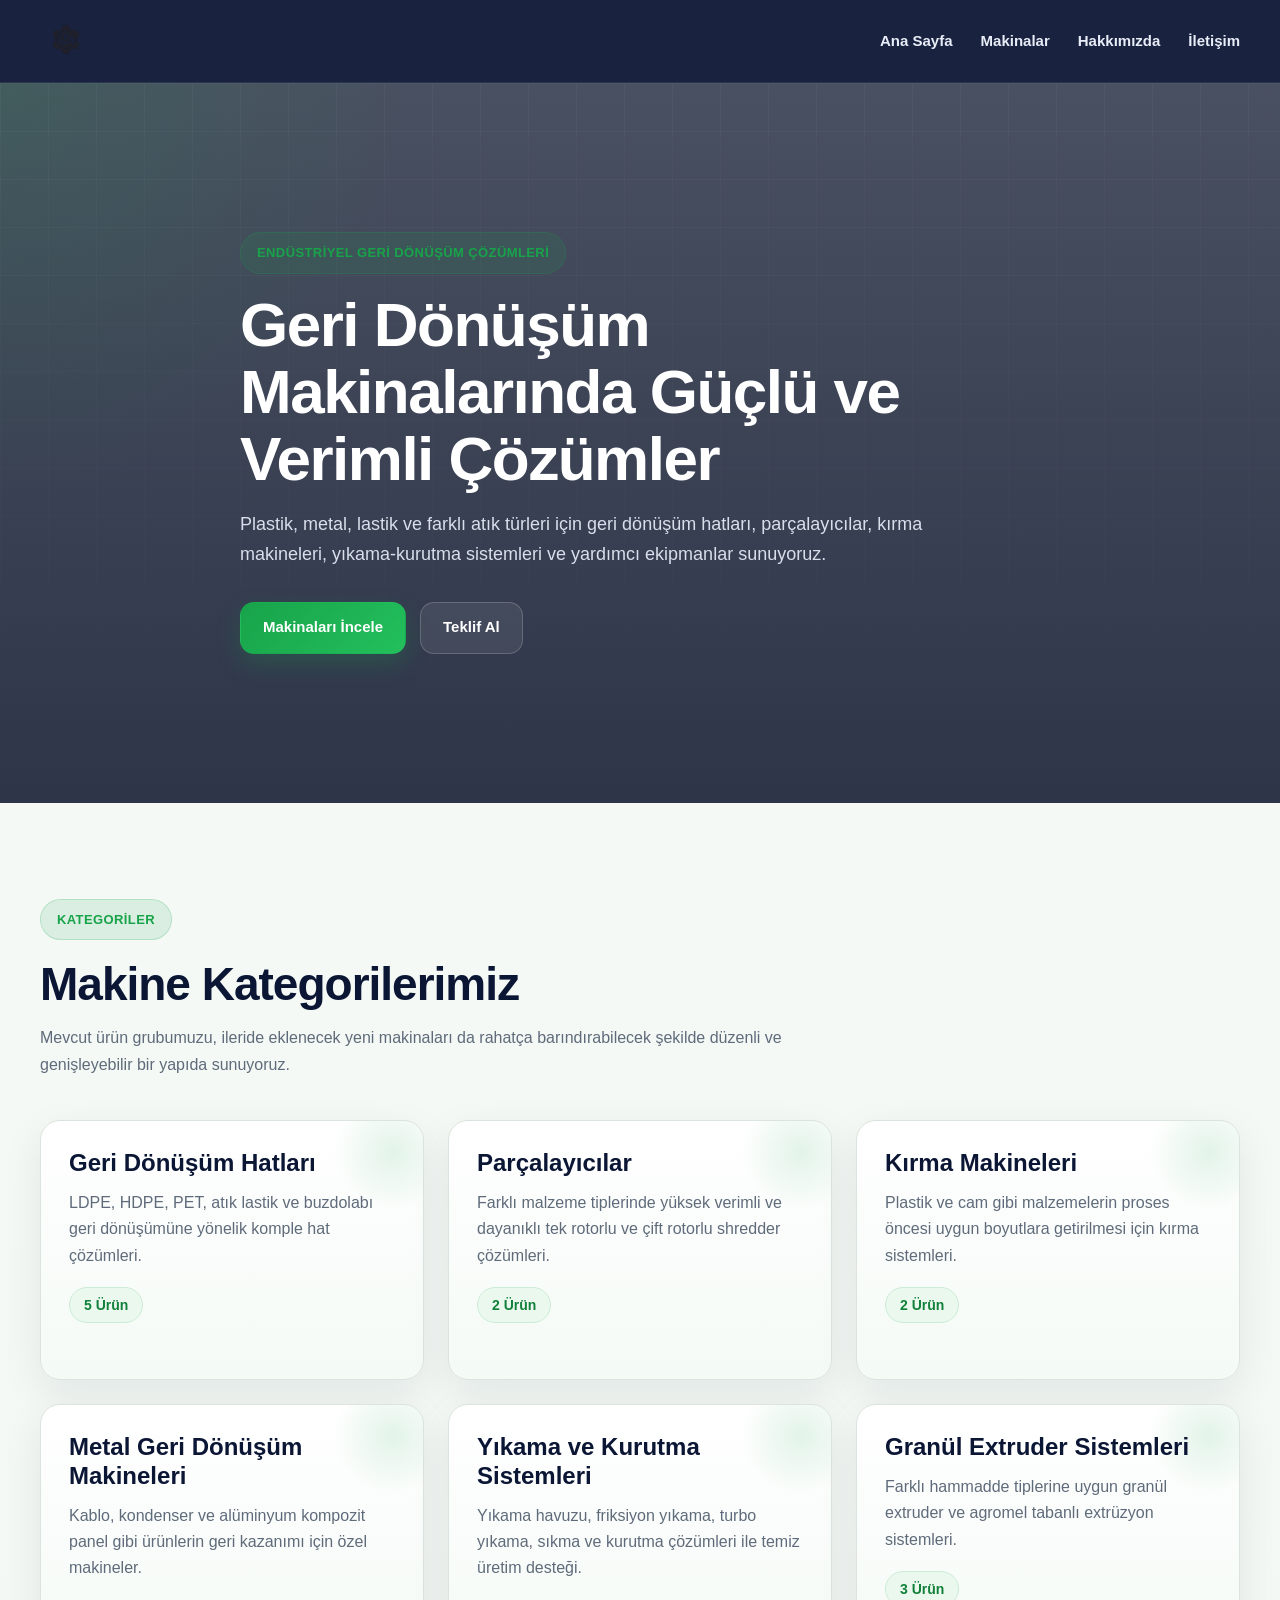
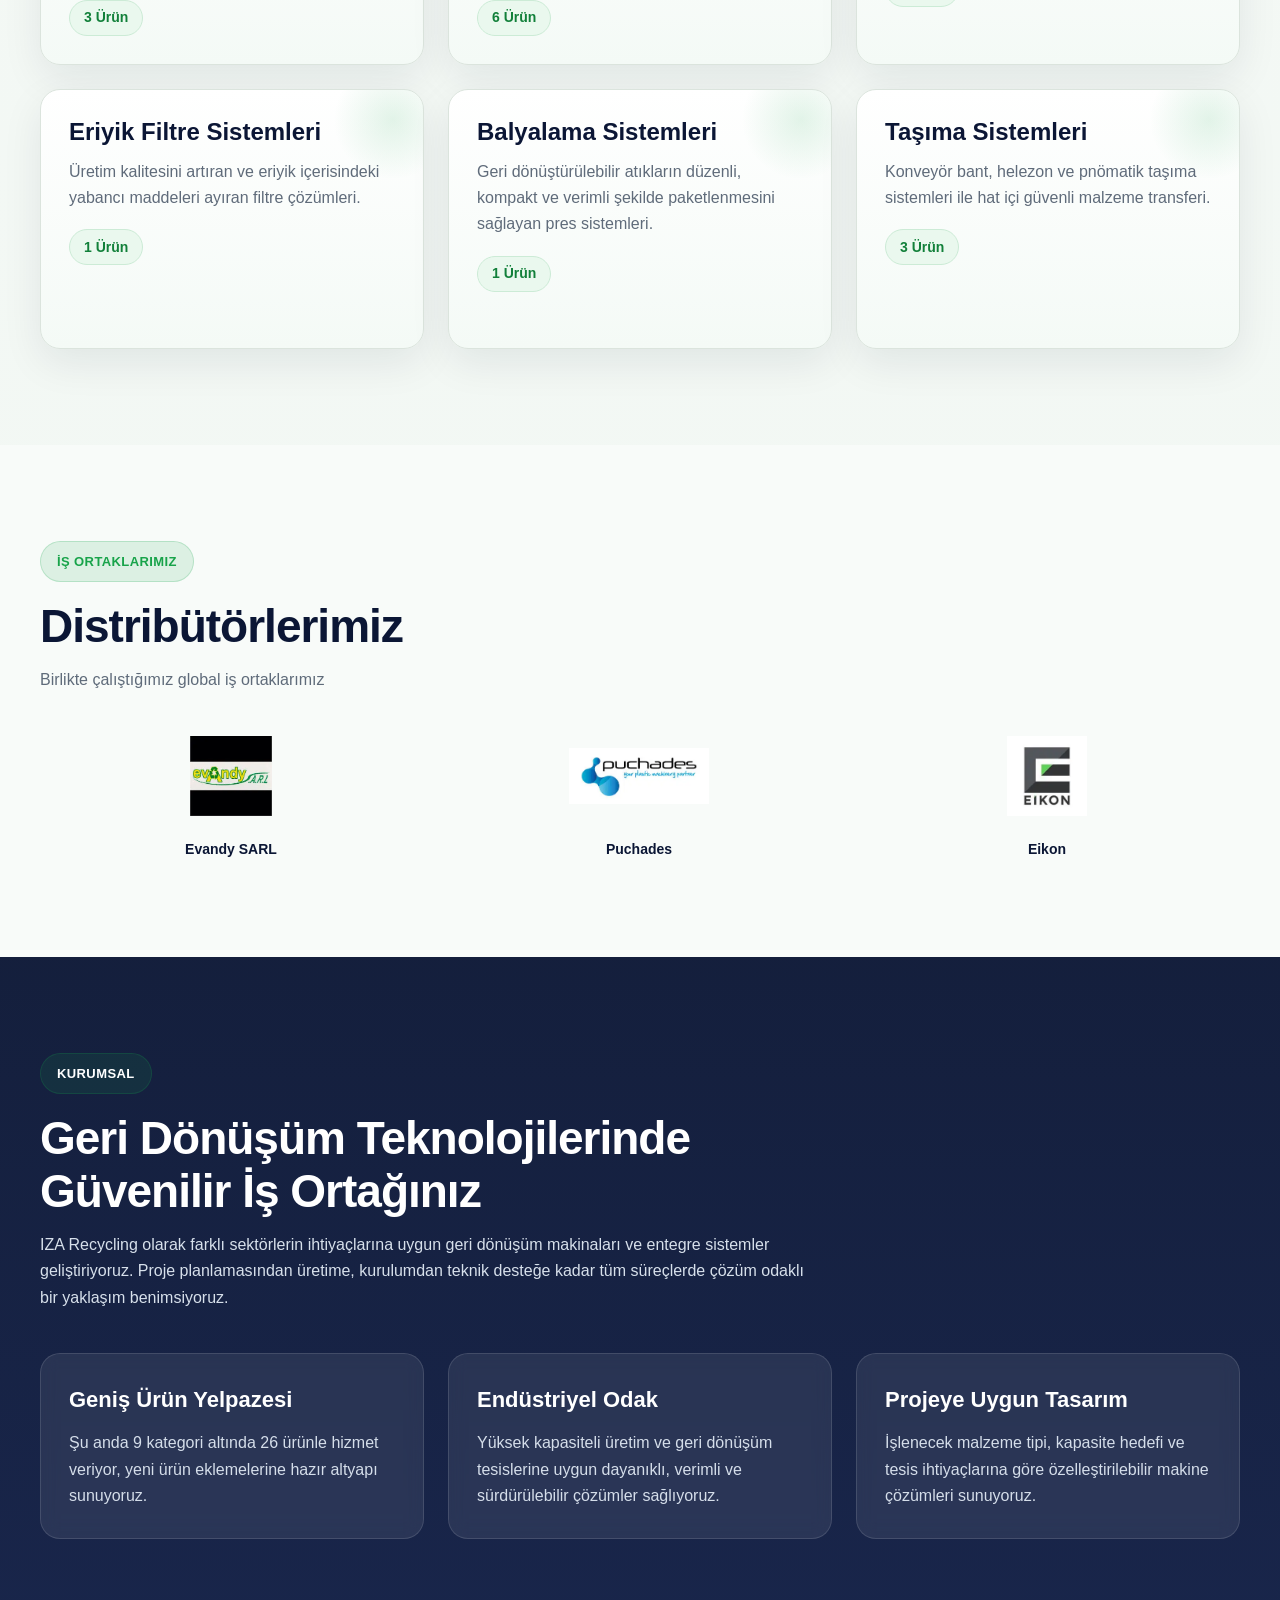
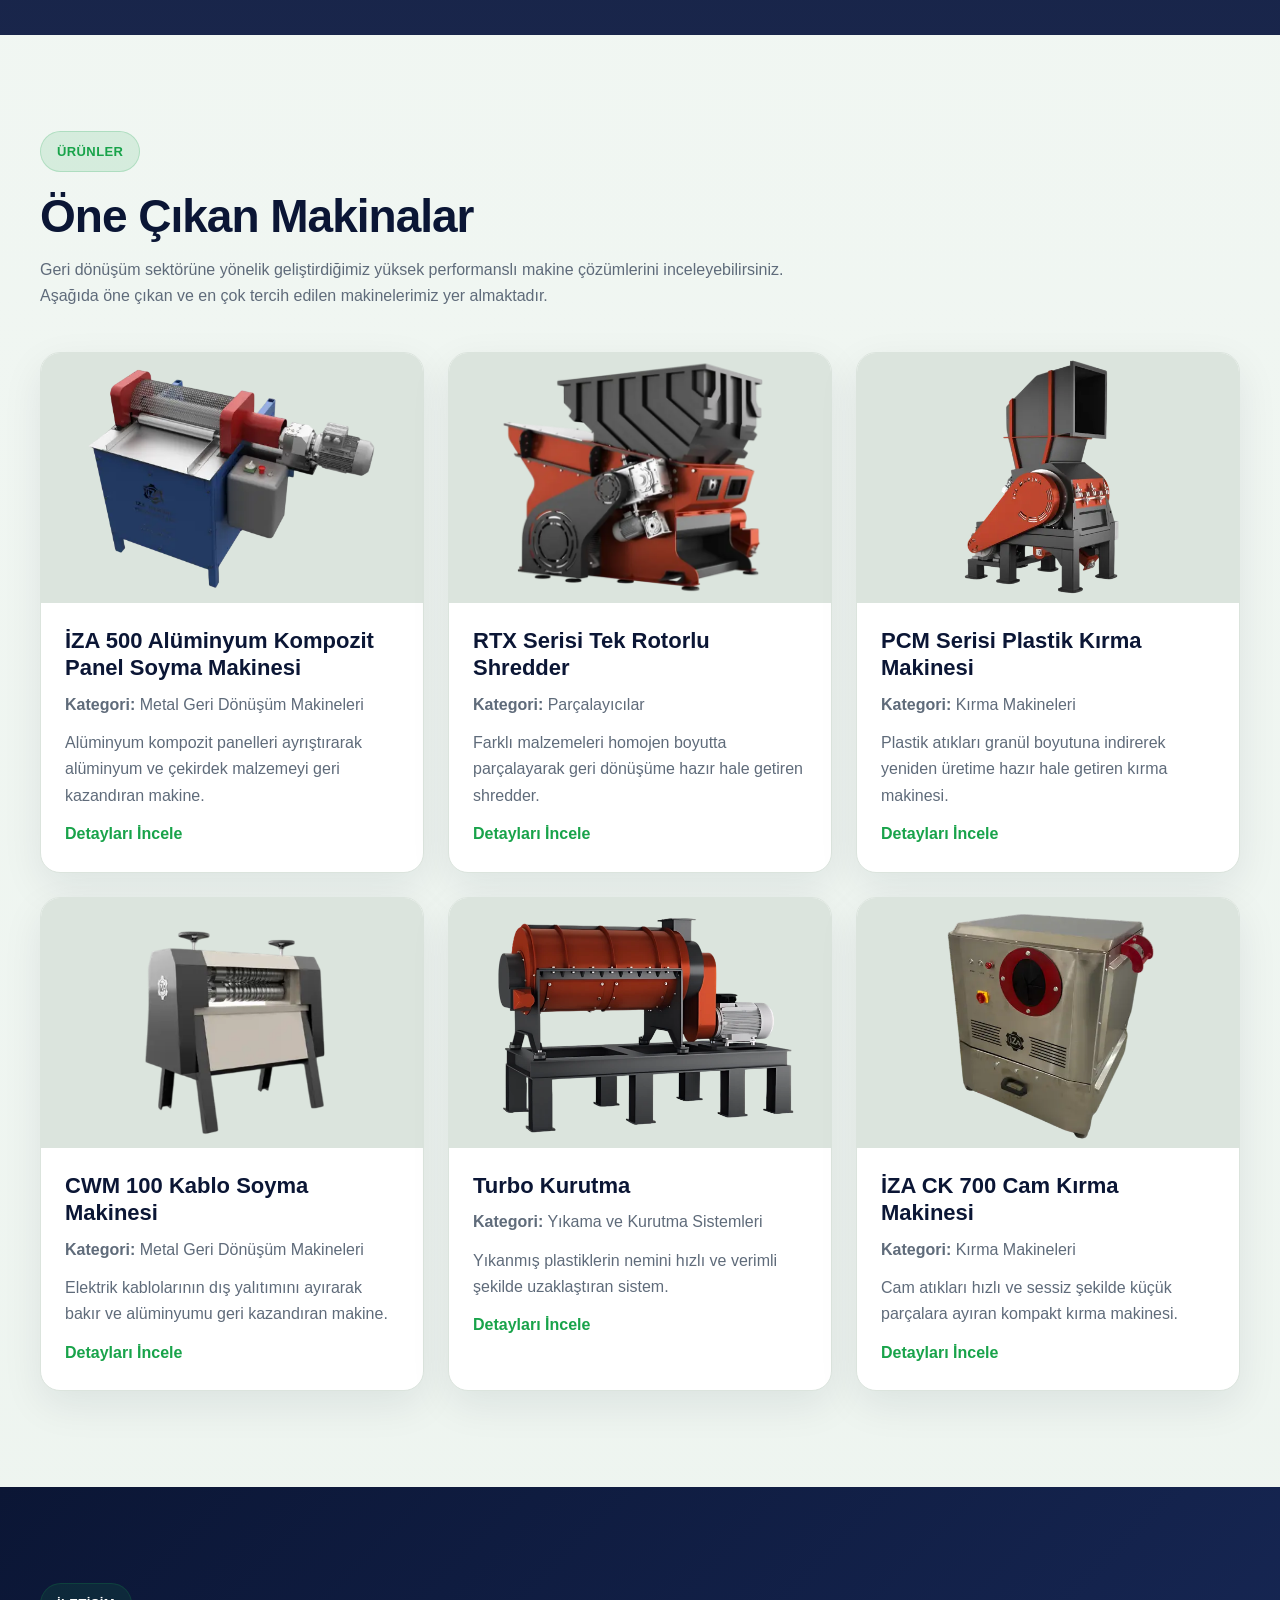
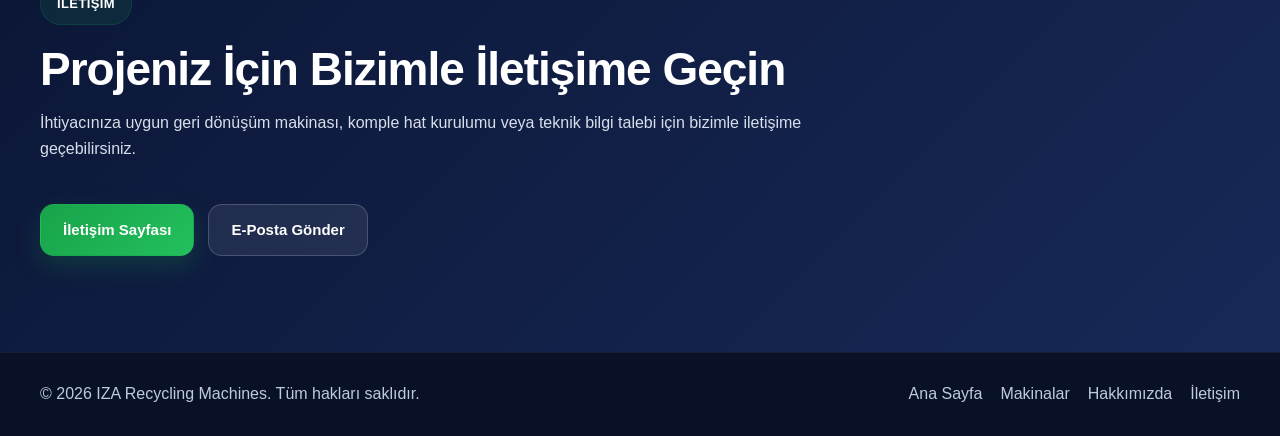
==== commit 87fd6513: "1.7 1.7" ====
--- a/index.html
+++ b/index.html
@@ -195,24 +195,24 @@
             </div>
 
             <div class="category-card-hover">
-              <div class="hover-grid">
-                <div class="hover-item">
-                  <img src="assets/images/Makineler/YikamaveKurutmaSistemleri/DikeySikma/dikeysikma.webp" alt="Dikey Sıkma">
-                  <span>Dikey Sıkma</span>
-                </div>
-                <div class="hover-item">
-                  <img src="assets/images/Makineler/YikamaveKurutmaSistemleri/yataysikma/yataysikma.webp" alt="Yatay Sıkma">
-                  <span>Yatay Sıkma</span>
-                </div>
-                <div class="hover-item">
-                  <img src="assets/images/Makineler/YikamaveKurutmaSistemleri/FriksiyonYikama/FriksiyonYikama.webp" alt="Friksiyon">
-                  <span>Friksiyon</span>
-                </div>
-                <div class="hover-item">
-                  <img src="assets/images/Makineler/YikamaveKurutmaSistemleri/turbokurutma/turbokurutma.webp" alt="Turbo Kurutma">
-                  <span>Turbo Kurutma</span>
-                </div>
-              </div>
+<div class="hover-grid">
+  <div class="hover-item">
+    <img src="assets/images/Makineler/YikamaveKurutmaSistemleri/yataysikma/yataysikma.webp" alt="Yatay Sıkma">
+    <span>Yatay Sıkma</span>
+  </div>
+  <div class="hover-item">
+    <img src="assets/images/Makineler/YikamaveKurutmaSistemleri/yikamahavuzu/yikamahavuzu.webp" alt="Yıkama Havuzu">
+    <span>Yıkama Havuzu</span>
+  </div>
+  <div class="hover-item">
+    <img src="assets/images/Makineler/YikamaveKurutmaSistemleri/FriksiyonYikama/FriksiyonYikama.webp" alt="Friksiyon">
+    <span>Friksiyon</span>
+  </div>
+  <div class="hover-item">
+    <img src="assets/images/Makineler/YikamaveKurutmaSistemleri/turbokurutma/turbokurutma.webp" alt="Turbo Kurutma">
+    <span>Turbo Kurutma</span>
+  </div>
+</div>
 
               <div class="hover-center">
                 <span>+2 Ürün Daha</span>
--- a/assets/css/style.css
+++ b/assets/css/style.css
@@ -570,7 +570,7 @@
 .product-card img {
   width: 100%;
   height: 250px;
-  object-fit: cover;
+  object-fit: contain;
   background: #dbe4dd;
 }
 
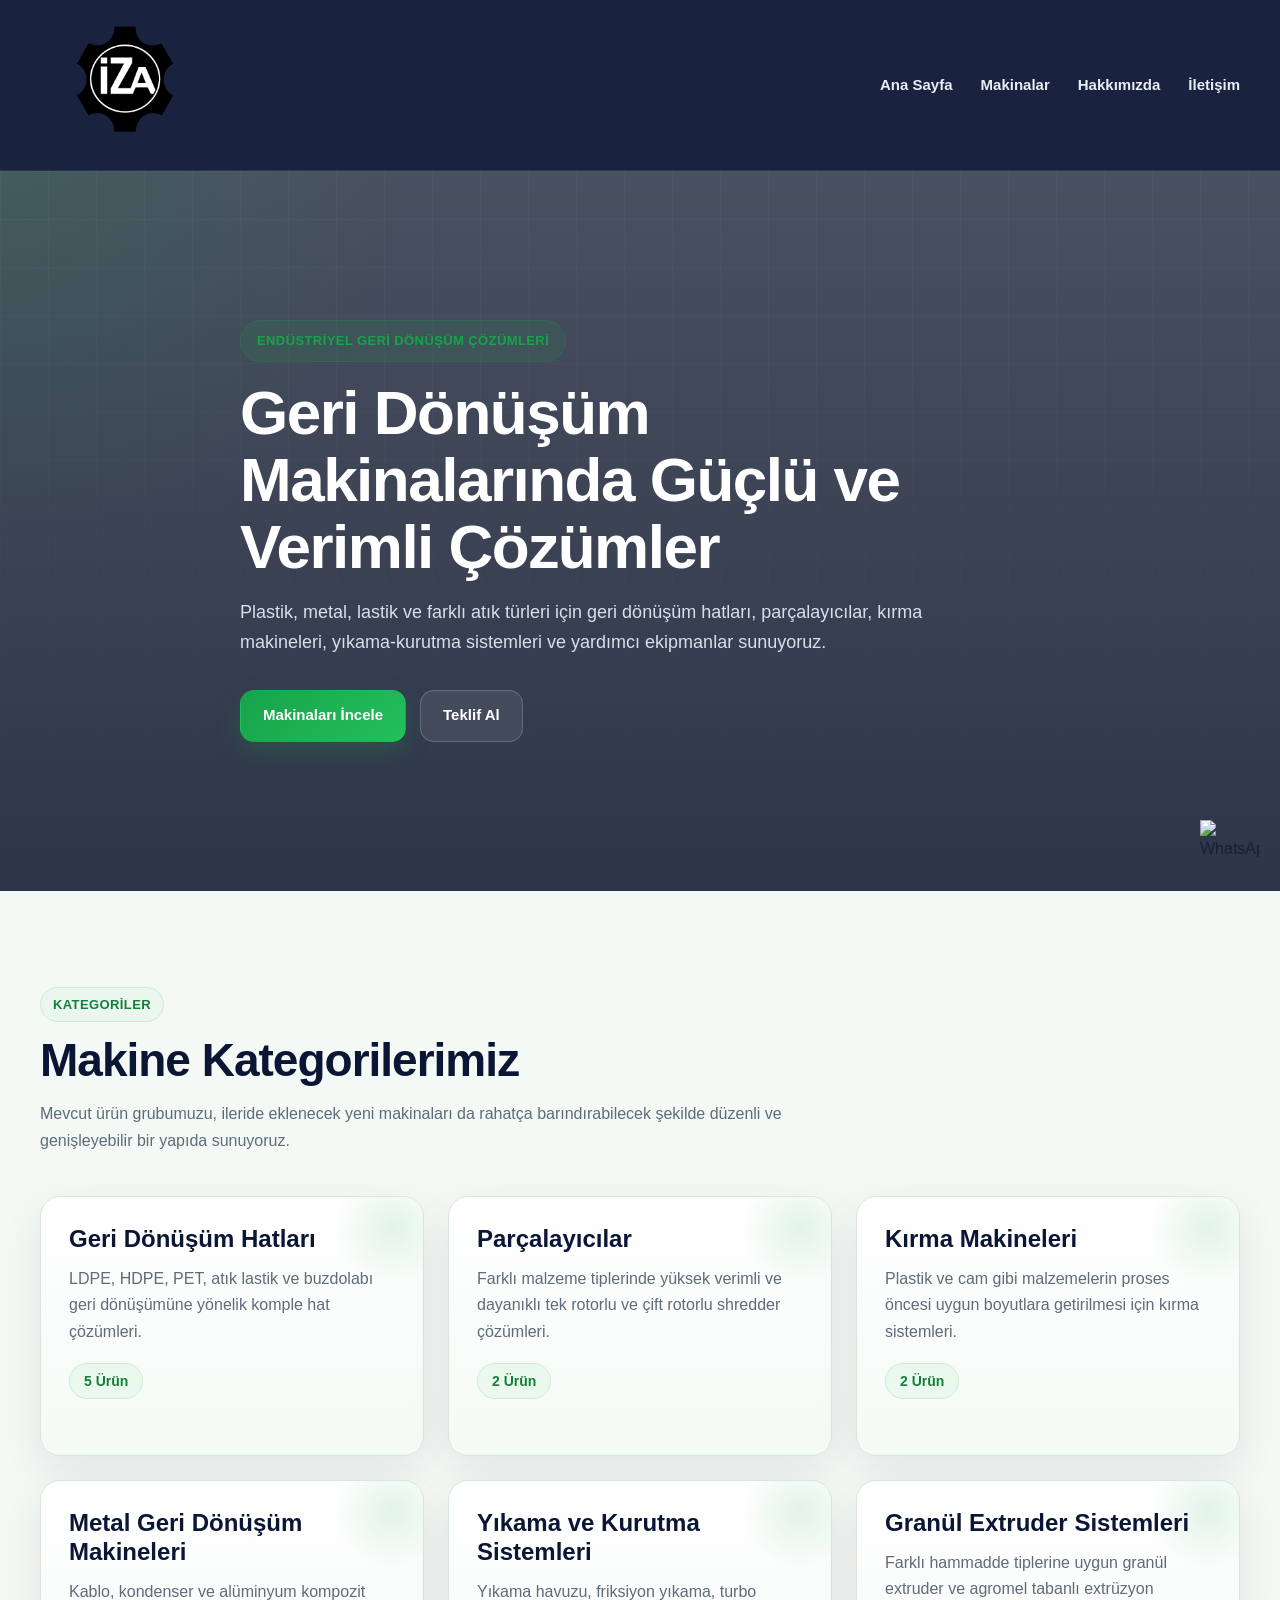
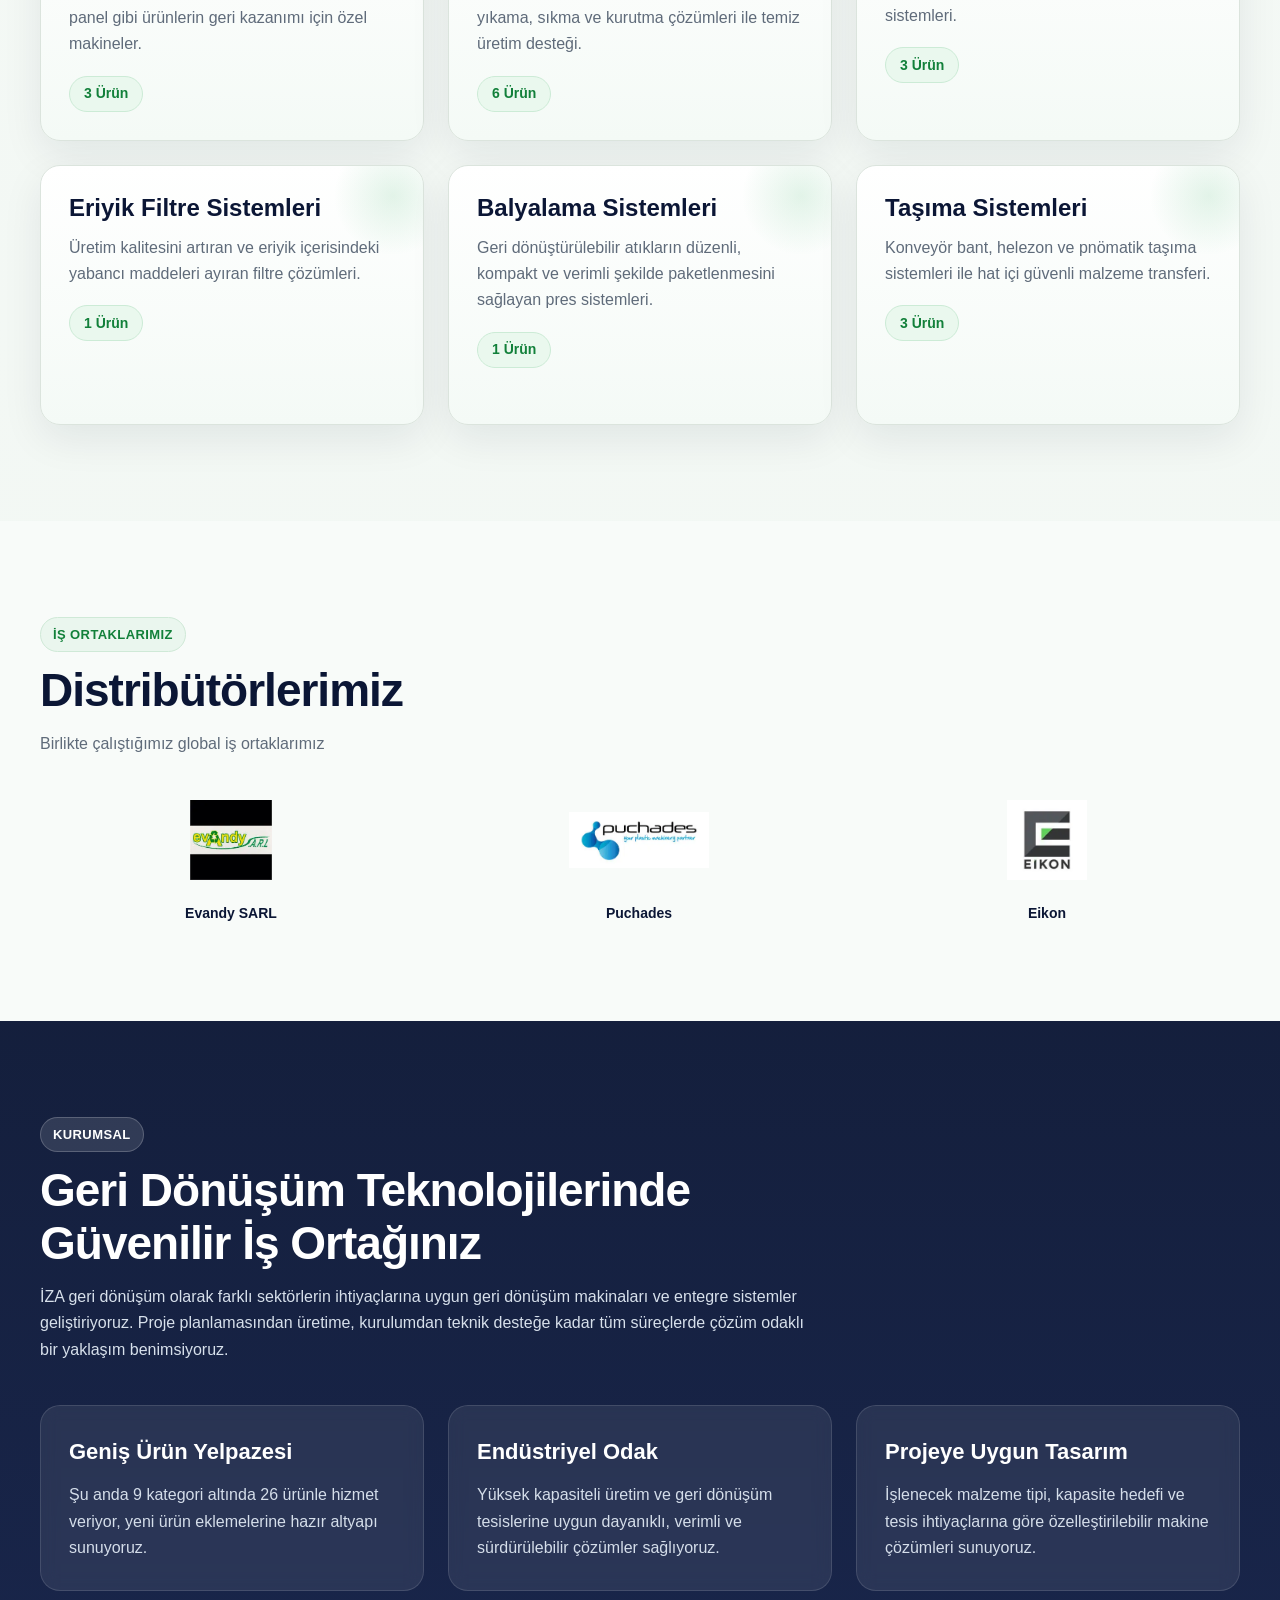
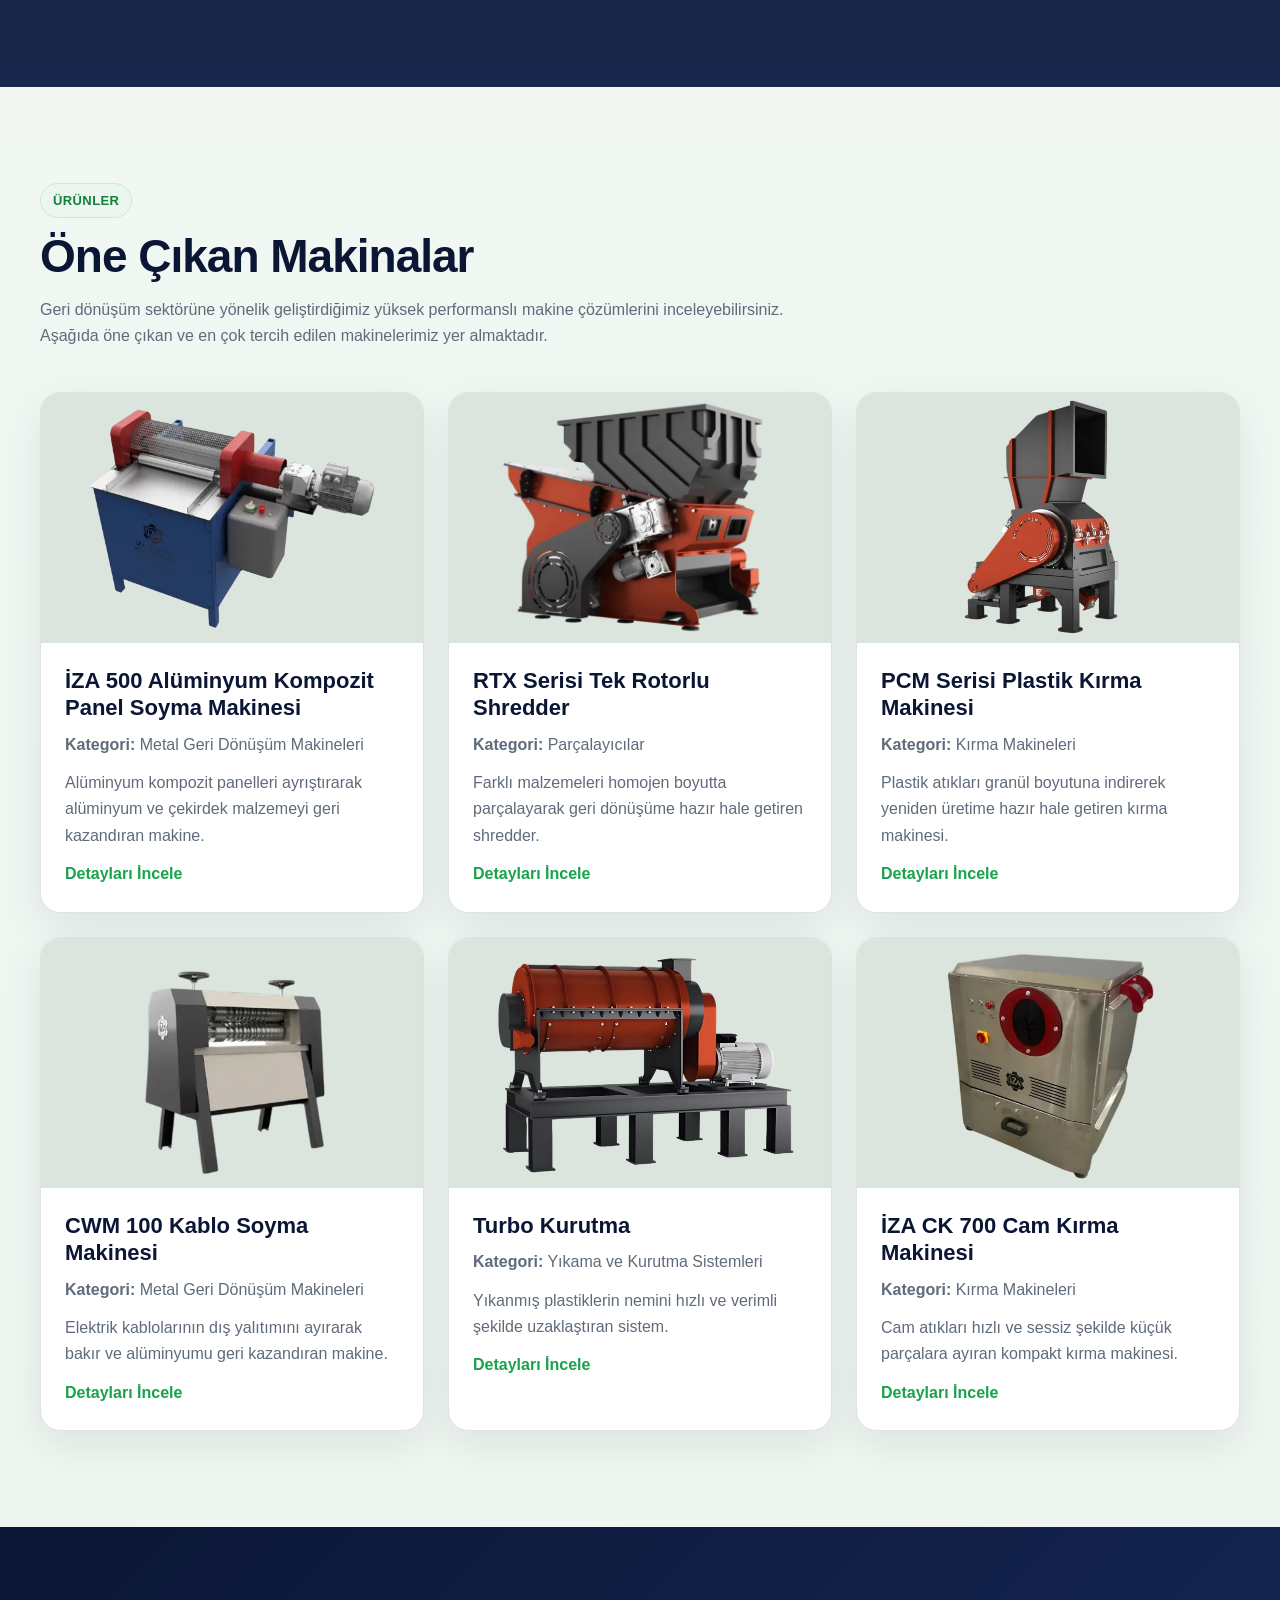
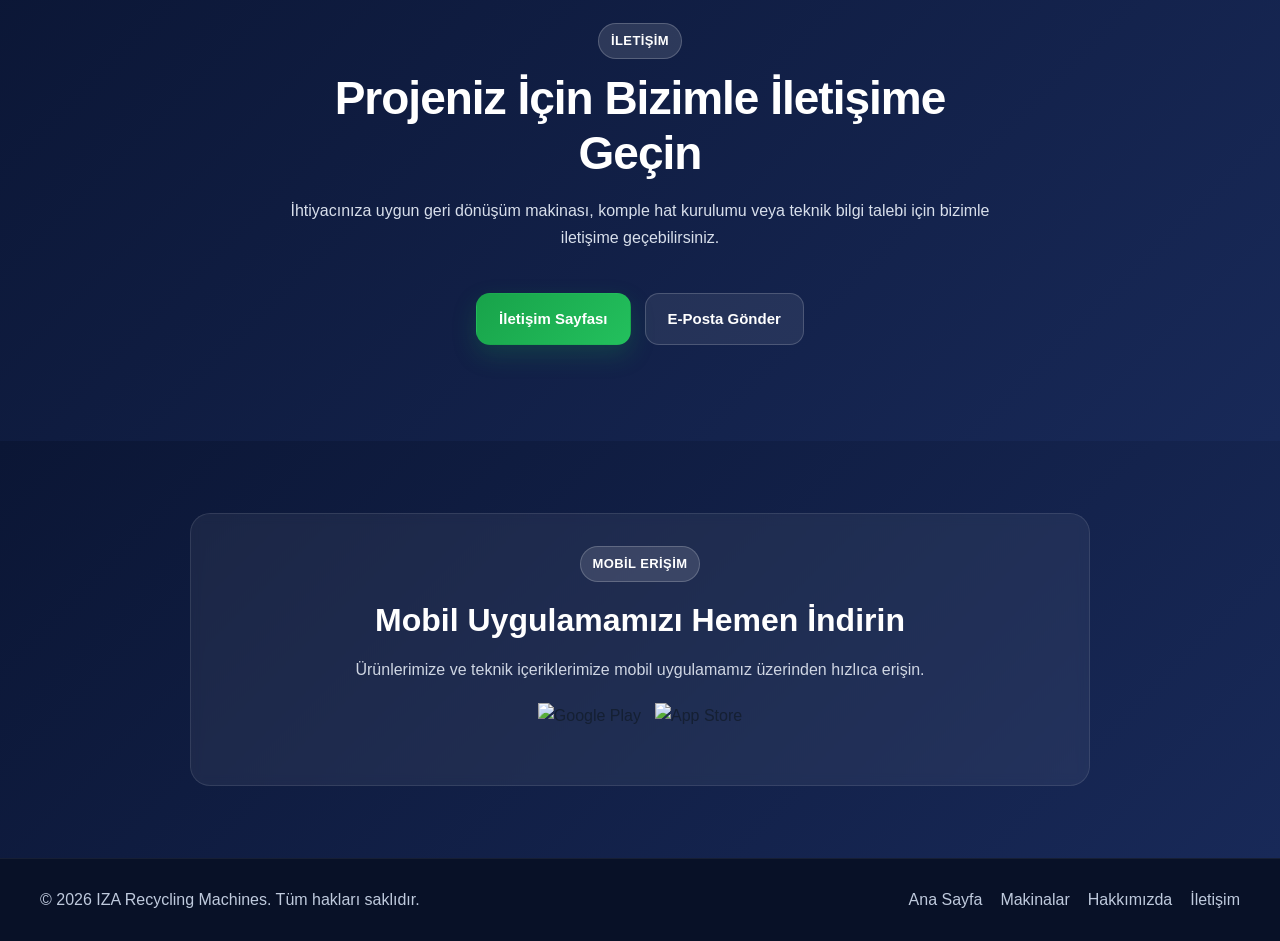
==== commit 2c2d80f3: "1.8 1.8" ====
--- a/index.html
+++ b/index.html
@@ -46,7 +46,7 @@
 
     <section class="categories" id="kategoriler">
       <div class="container">
-        <div class="section-heading">
+        <div class="section-heading section-heading-left">
           <span class="section-label">Kategoriler</span>
           <h2>Makine Kategorilerimiz</h2>
           <p>
@@ -195,24 +195,24 @@
             </div>
 
             <div class="category-card-hover">
-<div class="hover-grid">
-  <div class="hover-item">
-    <img src="assets/images/Makineler/YikamaveKurutmaSistemleri/yataysikma/yataysikma.webp" alt="Yatay Sıkma">
-    <span>Yatay Sıkma</span>
-  </div>
-  <div class="hover-item">
-    <img src="assets/images/Makineler/YikamaveKurutmaSistemleri/yikamahavuzu/yikamahavuzu.webp" alt="Yıkama Havuzu">
-    <span>Yıkama Havuzu</span>
-  </div>
-  <div class="hover-item">
-    <img src="assets/images/Makineler/YikamaveKurutmaSistemleri/FriksiyonYikama/FriksiyonYikama.webp" alt="Friksiyon">
-    <span>Friksiyon</span>
-  </div>
-  <div class="hover-item">
-    <img src="assets/images/Makineler/YikamaveKurutmaSistemleri/turbokurutma/turbokurutma.webp" alt="Turbo Kurutma">
-    <span>Turbo Kurutma</span>
-  </div>
-</div>
+              <div class="hover-grid">
+                <div class="hover-item">
+                  <img src="assets/images/Makineler/YikamaveKurutmaSistemleri/yataysikma/yataysikma.webp" alt="Yatay Sıkma">
+                  <span>Yatay Sıkma</span>
+                </div>
+                <div class="hover-item">
+                  <img src="assets/images/Makineler/YikamaveKurutmaSistemleri/yikamahavuzu/yikamahavuzu.webp" alt="Yıkama Havuzu">
+                  <span>Yıkama Havuzu</span>
+                </div>
+                <div class="hover-item">
+                  <img src="assets/images/Makineler/YikamaveKurutmaSistemleri/FriksiyonYikama/FriksiyonYikama.webp" alt="Friksiyon">
+                  <span>Friksiyon</span>
+                </div>
+                <div class="hover-item">
+                  <img src="assets/images/Makineler/YikamaveKurutmaSistemleri/turbokurutma/turbokurutma.webp" alt="Turbo Kurutma">
+                  <span>Turbo Kurutma</span>
+                </div>
+              </div>
 
               <div class="hover-center">
                 <span>+2 Ürün Daha</span>
@@ -344,47 +344,47 @@
       </div>
     </section>
 
-<section class="partners">
-  <div class="container">
-    <div class="section-heading">
-      <span class="section-label">İş Ortaklarımız</span>
-      <h2>Distribütörlerimiz</h2>
-      <p>Birlikte çalıştığımız global iş ortaklarımız</p>
-    </div>
-
-    <div class="partners-slider" id="partners-slider">
-      <div class="partners-track" id="partners-track">
-        <a href="https://www.facebook.com/p/Evandy-SARL-100064145077586/" target="_blank" class="partner-item">
-          <img src="assets/images/distribütors/EvandySARL.webp" alt="Evandy SARL">
-          <span>Evandy SARL</span>
-        </a>
-
-        <a href="https://jpuchades.com/en/contact-en/" target="_blank" class="partner-item">
-          <img src="assets/images/distribütors/puchades.webp" alt="Puchades">
-          <span>Puchades</span>
-        </a>
-
-        <a href="https://eikon.group/" target="_blank" class="partner-item">
-          <img src="assets/images/distribütors/EikonLogo.webp" alt="Eikon">
-          <span>Eikon</span>
-        </a>
-
-        <a href="https://www.abkunststoff.de/" target="_blank" class="partner-item">
-          <img src="assets/images/distribütors/abKunststoffLogo.webp" alt="AB Kunststoff">
-          <span>AB Kunststoff</span>
-        </a>
-      </div>
-    </div>
-  </div>
-</section>
+    <section class="partners">
+      <div class="container">
+        <div class="section-heading section-heading-left">
+          <span class="section-label">İş Ortaklarımız</span>
+          <h2>Distribütörlerimiz</h2>
+          <p>Birlikte çalıştığımız global iş ortaklarımız</p>
+        </div>
+
+        <div class="partners-slider" id="partners-slider">
+          <div class="partners-track" id="partners-track">
+            <a href="https://www.facebook.com/p/Evandy-SARL-100064145077586/" target="_blank" class="partner-item">
+              <img src="assets/images/distribütors/EvandySARL.webp" alt="Evandy SARL">
+              <span>Evandy SARL</span>
+            </a>
+
+            <a href="https://jpuchades.com/en/contact-en/" target="_blank" class="partner-item">
+              <img src="assets/images/distribütors/puchades.webp" alt="Puchades">
+              <span>Puchades</span>
+            </a>
+
+            <a href="https://eikon.group/" target="_blank" class="partner-item">
+              <img src="assets/images/distribütors/EikonLogo.webp" alt="Eikon">
+              <span>Eikon</span>
+            </a>
+
+            <a href="https://www.abkunststoff.de/" target="_blank" class="partner-item">
+              <img src="assets/images/distribütors/abKunststoffLogo.webp" alt="AB Kunststoff">
+              <span>AB Kunststoff</span>
+            </a>
+          </div>
+        </div>
+      </div>
+    </section>
 
     <section class="about-preview" id="hakkimizda">
       <div class="container">
-        <div class="section-heading">
+        <div class="section-heading section-heading-left">
           <span class="section-label">Kurumsal</span>
           <h2>Geri Dönüşüm Teknolojilerinde Güvenilir İş Ortağınız</h2>
           <p>
-            IZA Recycling olarak farklı sektörlerin ihtiyaçlarına uygun geri dönüşüm makinaları ve
+            İZA geri dönüşüm olarak farklı sektörlerin ihtiyaçlarına uygun geri dönüşüm makinaları ve
             entegre sistemler geliştiriyoruz. Proje planlamasından üretime, kurulumdan teknik desteğe kadar
             tüm süreçlerde çözüm odaklı bir yaklaşım benimsiyoruz.
           </p>
@@ -411,7 +411,7 @@
 
     <section class="products">
       <div class="container">
-        <div class="section-heading">
+        <div class="section-heading section-heading-left">
           <span class="section-label">Ürünler</span>
           <h2>Öne Çıkan Makinalar</h2>
           <p>
@@ -426,7 +426,7 @@
 
     <section class="contact-preview" id="iletisim">
       <div class="container">
-        <div class="section-heading">
+        <div class="section-heading section-heading-center">
           <span class="section-label">İletişim</span>
           <h2>Projeniz İçin Bizimle İletişime Geçin</h2>
           <p>
@@ -434,9 +434,31 @@
           </p>
         </div>
 
-        <div class="contact-actions">
+        <div class="contact-actions contact-actions-centered">
           <a href="pages/contact.html" class="btn btn-primary">İletişim Sayfası</a>
           <a href="mailto:iza@izamakina.com" class="btn btn-secondary">E-Posta Gönder</a>
+        </div>
+      </div>
+    </section>
+
+    <section class="mobile-app-section">
+      <div class="container">
+        <div class="mobile-app-box">
+          <div class="mobile-app-text">
+            <span class="section-label">Mobil Erişim</span>
+            <h2>Mobil Uygulamamızı Hemen İndirin</h2>
+            <p>Ürünlerimize ve teknik içeriklerimize mobil uygulamamız üzerinden hızlıca erişin.</p>
+
+            <div class="store-buttons">
+              <a href="https://play.google.com/store/apps/details?id=com.izamacapp" target="_blank">
+                <img src="https://upload.wikimedia.org/wikipedia/commons/7/78/Google_Play_Store_badge_EN.svg" alt="Google Play">
+              </a>
+
+              <a href="#" target="_blank">
+                <img src="https://developer.apple.com/assets/elements/badges/download-on-the-app-store.svg" alt="App Store">
+              </a>
+            </div>
+          </div>
         </div>
       </div>
     </section>
@@ -456,5 +478,8 @@
 
   <script src="data/products.js"></script>
   <script src="assets/js/main.js"></script>
+  <a href="https://wa.me/905532316365" class="whatsapp-btn" target="_blank">
+    <img src="https://cdn-icons-png.flaticon.com/512/733/733585.png" alt="WhatsApp">
+  </a>
 </body>
 </html>
--- a/assets/css/style.css
+++ b/assets/css/style.css
@@ -67,7 +67,7 @@
 }
 
 .logo img {
-  height: 52px;
+  height: 170px;
   width: auto;
 }
 
@@ -167,11 +167,20 @@
   margin-bottom: 32px;
 }
 
-.hero-actions,
-.contact-actions {
+.hero-actions {
   display: flex;
   flex-wrap: wrap;
   gap: 14px;
+}
+
+.contact-actions {
+  display: flex;
+  flex-wrap: wrap;
+  gap: 14px;
+}
+
+.contact-actions-centered {
+  justify-content: center;
 }
 
 .btn {
@@ -250,6 +259,10 @@
 .section-heading {
   max-width: 780px;
   margin-bottom: 42px;
+  background: transparent;
+  border: none;
+  box-shadow: none;
+  padding: 0;
 }
 
 .section-heading h2 {
@@ -258,11 +271,46 @@
   letter-spacing: -1px;
   color: var(--primary);
   margin-bottom: 14px;
+  background: transparent;
+  border: none;
+  box-shadow: none;
 }
 
 .section-heading p {
   color: var(--text-soft);
   font-size: 16px;
+  background: transparent;
+  border: none;
+  box-shadow: none;
+}
+
+.section-heading-left {
+  text-align: left;
+}
+
+.section-heading-center {
+  text-align: center;
+  max-width: 700px;
+  margin-left: auto;
+  margin-right: auto;
+}
+
+.section-heading-left .section-label,
+.section-heading-center .section-label {
+  background: #eaf6ee;
+  color: var(--accent-dark);
+  border: 1px solid #cfe9d7;
+}
+
+.section-heading-center h2 {
+  line-height: 1.2;
+  margin-bottom: 16px;
+}
+
+.section-heading-center p {
+  line-height: 1.7;
+  margin-left: auto;
+  margin-right: auto;
 }
 
 /* CATEGORY CARDS */
@@ -513,13 +561,20 @@
 }
 
 .about-preview .section-heading h2,
-.about-preview .section-heading p,
-.about-preview .section-label {
+.about-preview .section-heading p {
   color: #ffffff;
 }
 
 .about-preview .section-heading p {
   color: #d7e0eb;
+}
+
+.about-preview .section-label,
+.contact-preview .section-label,
+.mobile-app-section .section-label {
+  background: rgba(255,255,255,0.12) !important;
+  color: #ffffff !important;
+  border: 1px solid rgba(255,255,255,0.2) !important;
 }
 
 .about-features {
@@ -613,6 +668,16 @@
 }
 
 .contact-preview .section-heading p {
+  color: #d8dfeb;
+}
+
+.contact-preview .section-heading-center h2,
+.contact-preview .section-heading-center p,
+.contact-preview .section-heading-center .section-label {
+  color: #ffffff;
+}
+
+.contact-preview .section-heading-center p {
   color: #d8dfeb;
 }
 
@@ -1174,4 +1239,123 @@
     flex: 0 0 100%;
     max-width: 100%;
   }
+}
+
+.mobile-app-section {
+  padding: 72px 0;
+  background: linear-gradient(135deg, var(--primary), #182958);
+}
+
+.mobile-app-box {
+  padding: 32px 36px;
+  border-radius: 20px;
+  background: rgba(255, 255, 255, 0.06);
+  border: 1px solid rgba(255, 255, 255, 0.1);
+  backdrop-filter: blur(6px);
+  max-width: 900px;
+  margin: 0 auto;
+}
+
+.mobile-app-text {
+  text-align: center;
+}
+
+.mobile-app-text h2 {
+  color: #ffffff;
+  font-size: 32px;
+  margin-bottom: 10px;
+}
+
+.mobile-app-text p {
+  color: #cfd6e3;
+  margin-bottom: 20px;
+  max-width: 600px;
+  margin-left: auto;
+  margin-right: auto;
+}
+
+.section-label {
+  display: inline-block;
+  font-size: 13px;
+  padding: 6px 12px;
+  border-radius: 999px;
+  background: rgba(255,255,255,0.08);
+  color: #fff;
+  margin-bottom: 12px;
+}
+
+.store-buttons {
+  display: flex;
+  gap: 14px;
+  flex-wrap: wrap;
+  justify-content: center;
+}
+
+.store-buttons img {
+  height: 50px;
+  width: auto;
+  transition: transform 0.2s ease;
+}
+
+.store-buttons img:hover {
+  transform: scale(1.05);
+}
+
+.whatsapp-btn {
+  position: fixed;
+  bottom: 20px;
+  right: 20px;
+  width: 60px;
+  height: 60px;
+  z-index: 999;
+}
+
+.whatsapp-btn img {
+  width: 100%;
+  height: 100%;
+}
+
+.world-map-section {
+  padding: 96px 0;
+  background: #f7faf8;
+}
+
+.world-map-card {
+  background: linear-gradient(180deg, #ffffff 0%, #f4f8f5 100%);
+  border: 1px solid var(--border);
+  border-radius: 28px;
+  box-shadow: var(--shadow);
+  padding: 10px;
+}
+
+.world-map-wrapper {
+  position: relative;
+  width: 100%;
+  aspect-ratio: 2000 / 857;
+  border-radius: 20px;
+  overflow: hidden;
+  background: #eef3ef;
+}
+
+.world-map-wrapper object {
+  display: block;
+  width: 100%;
+  height: 100%;
+  border: 0;
+}
+
+.map-tooltip {
+  position: fixed;
+  opacity: 0;
+  pointer-events: none;
+  z-index: 9999;
+  background: rgba(11, 22, 53, 0.94);
+  color: #ffffff;
+  padding: 8px 12px;
+  border-radius: 10px;
+  font-size: 13px;
+  font-weight: 700;
+  white-space: nowrap;
+  box-shadow: 0 10px 24px rgba(11, 22, 53, 0.18);
+  transition: opacity 0.2s ease;
 }
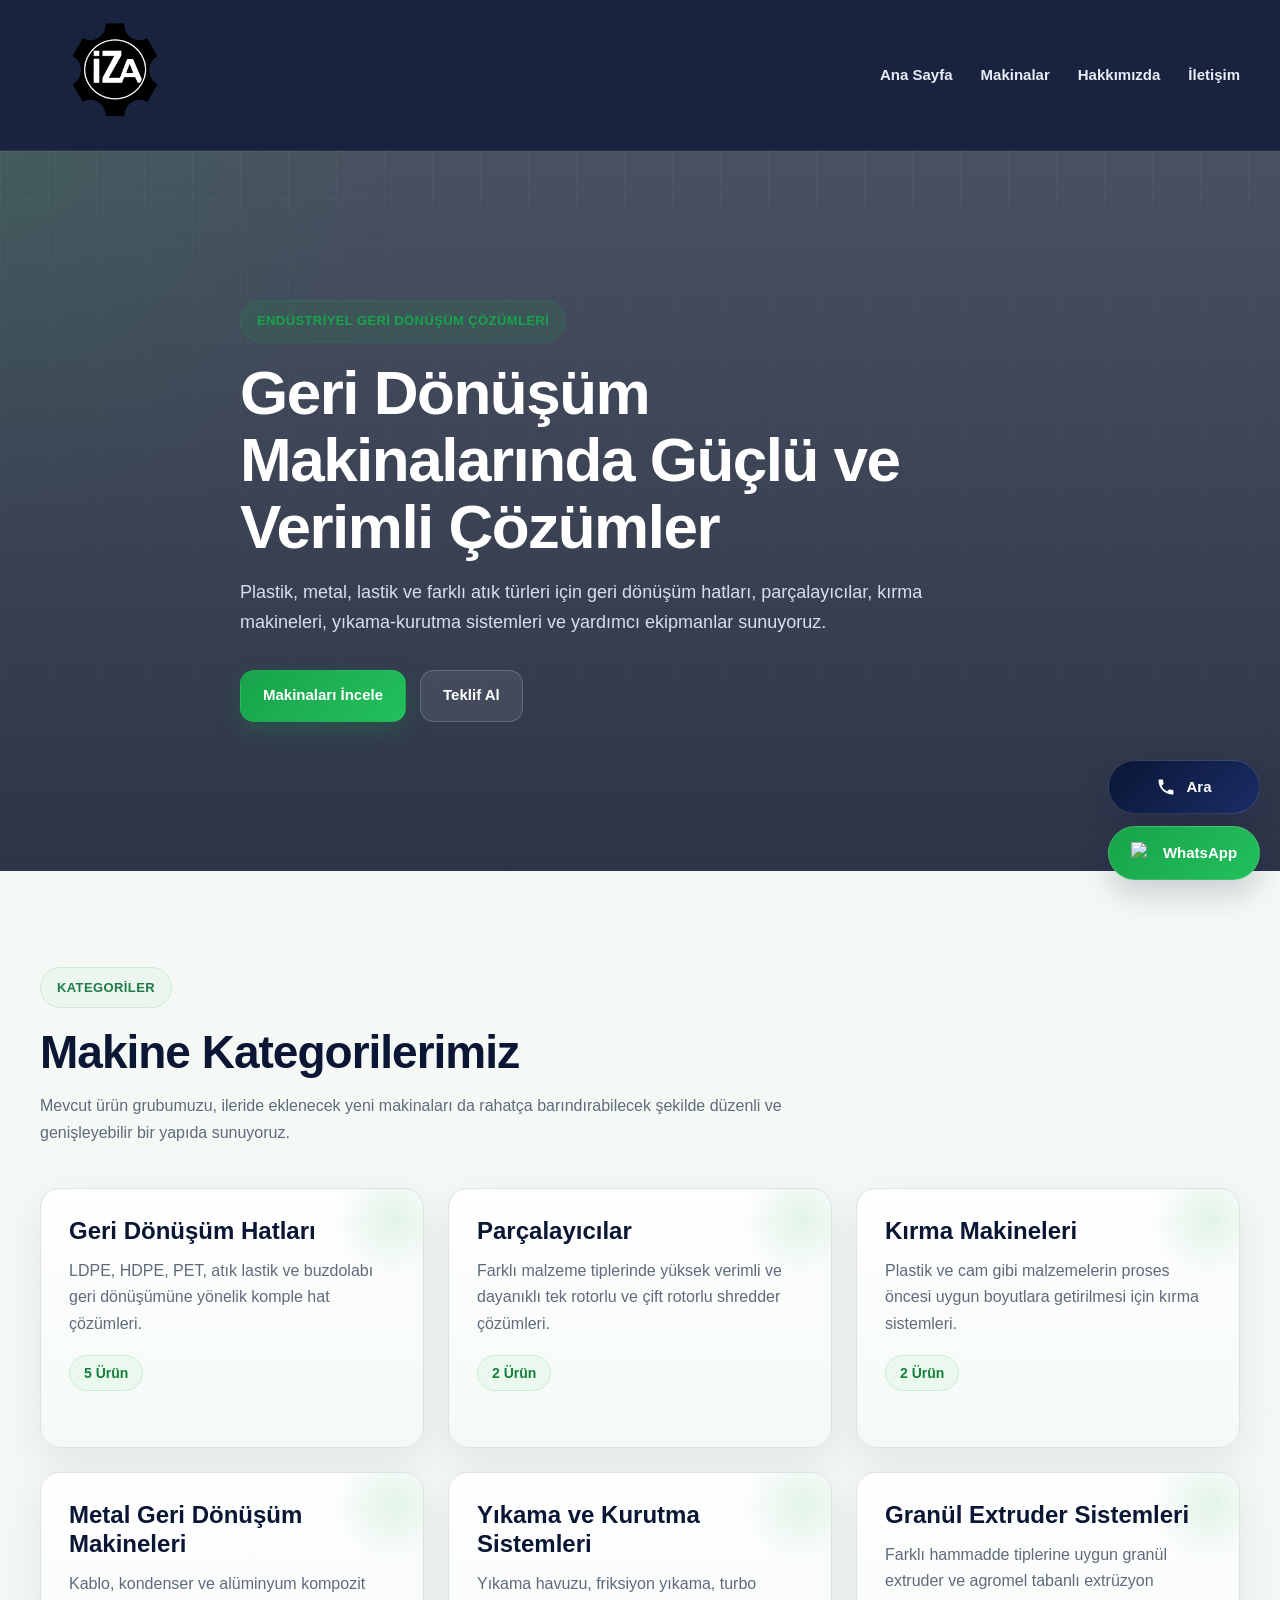
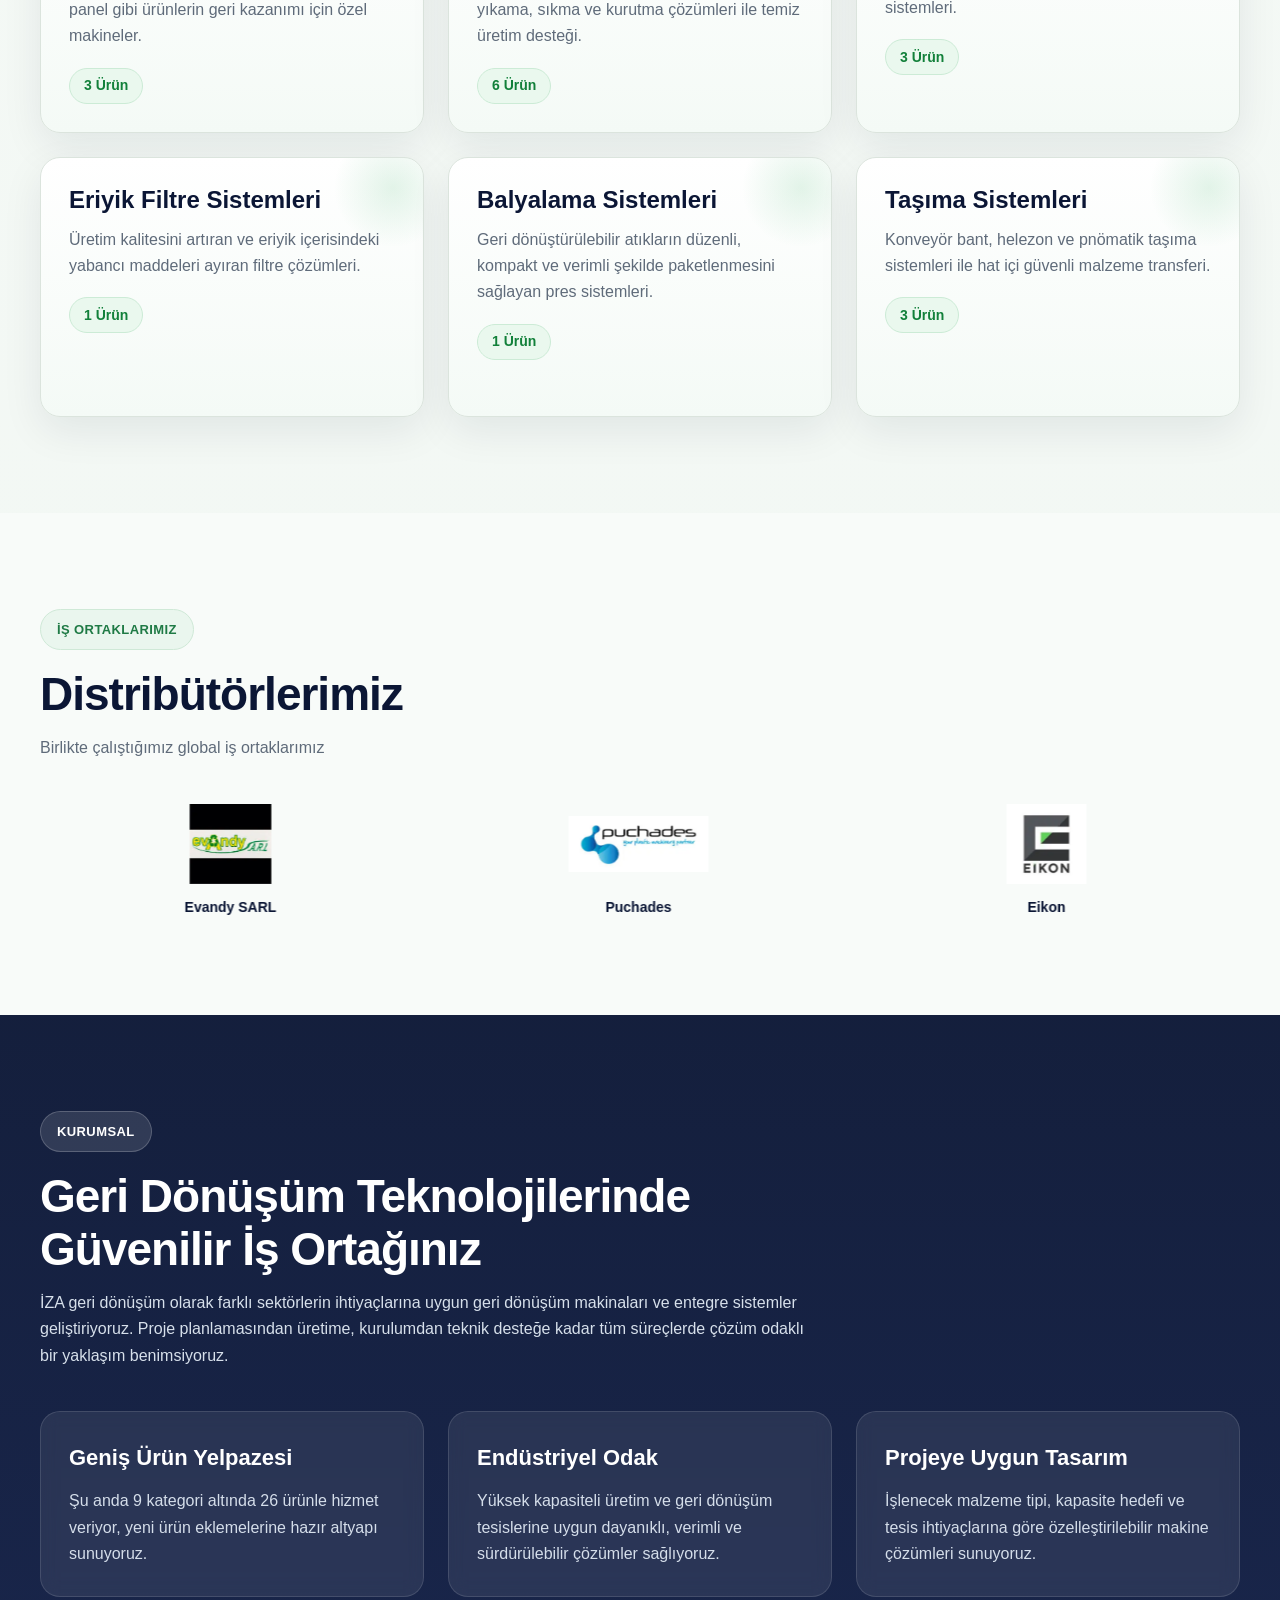
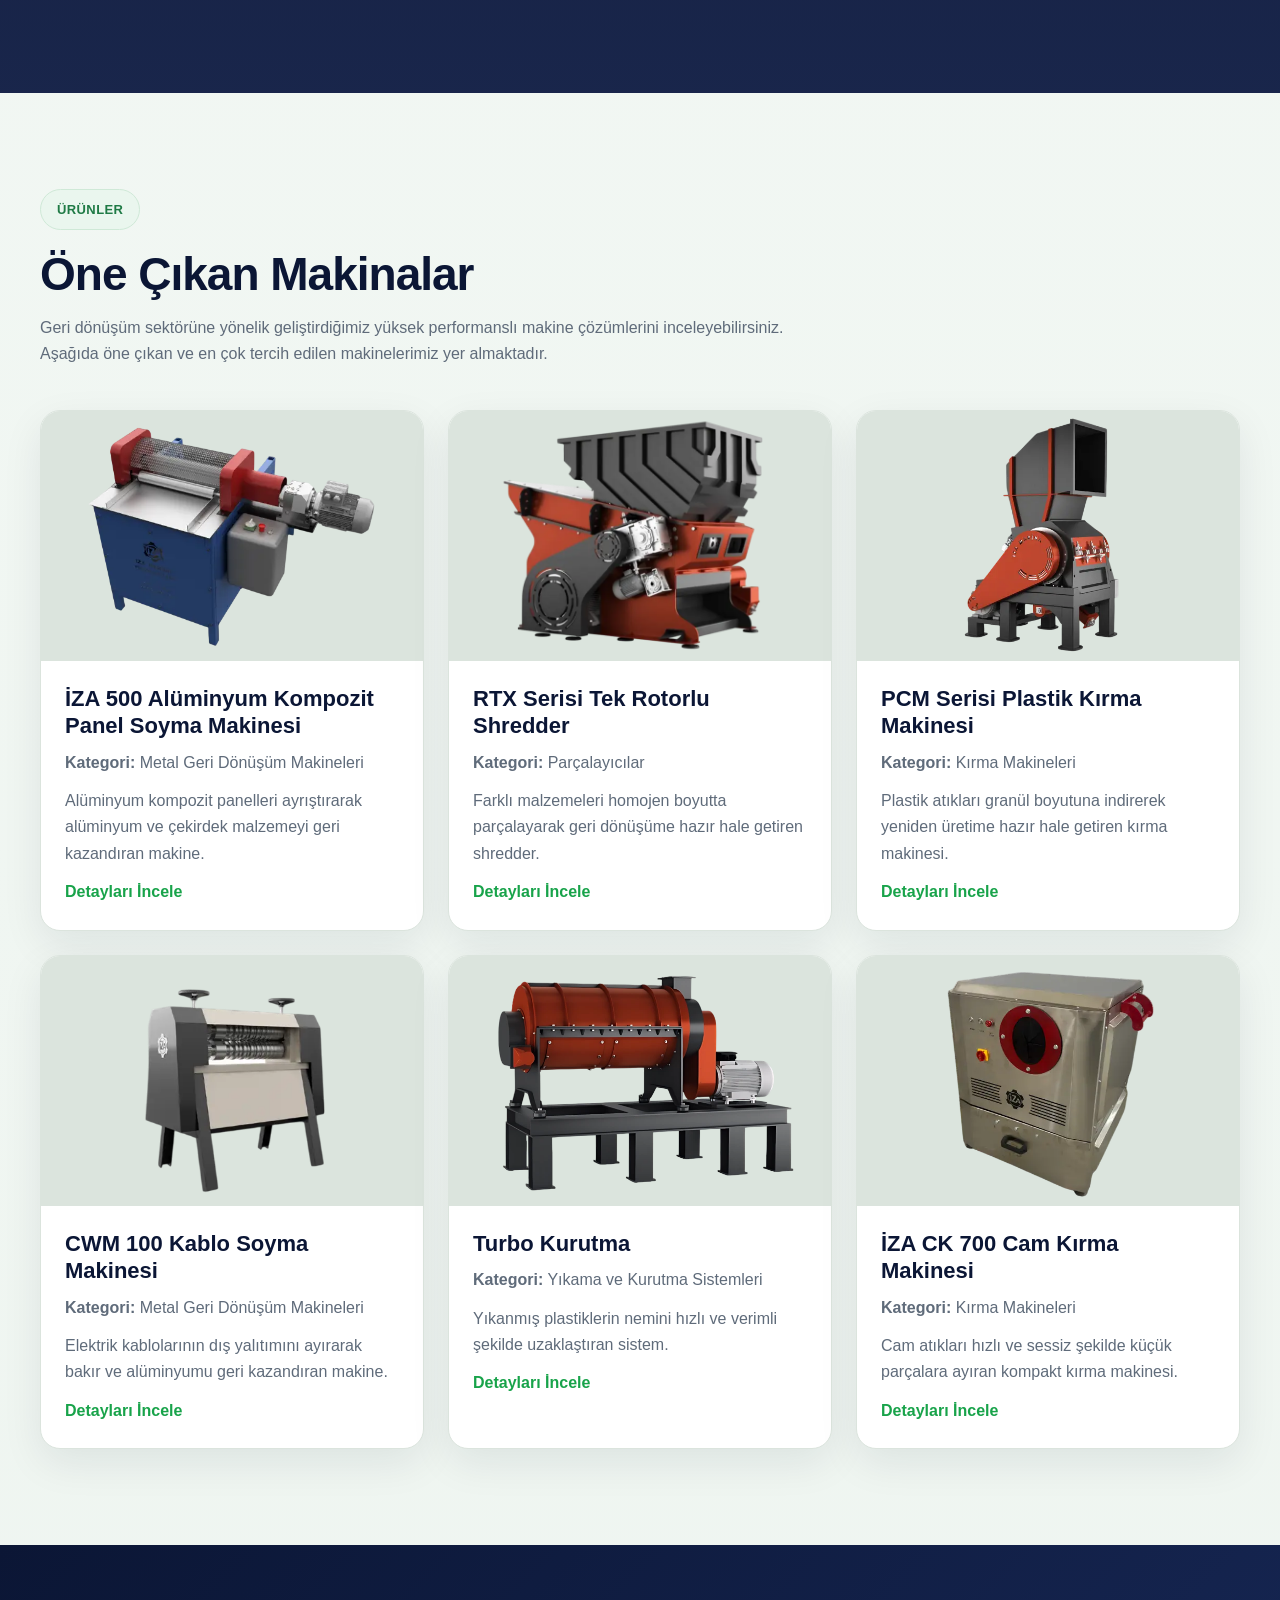
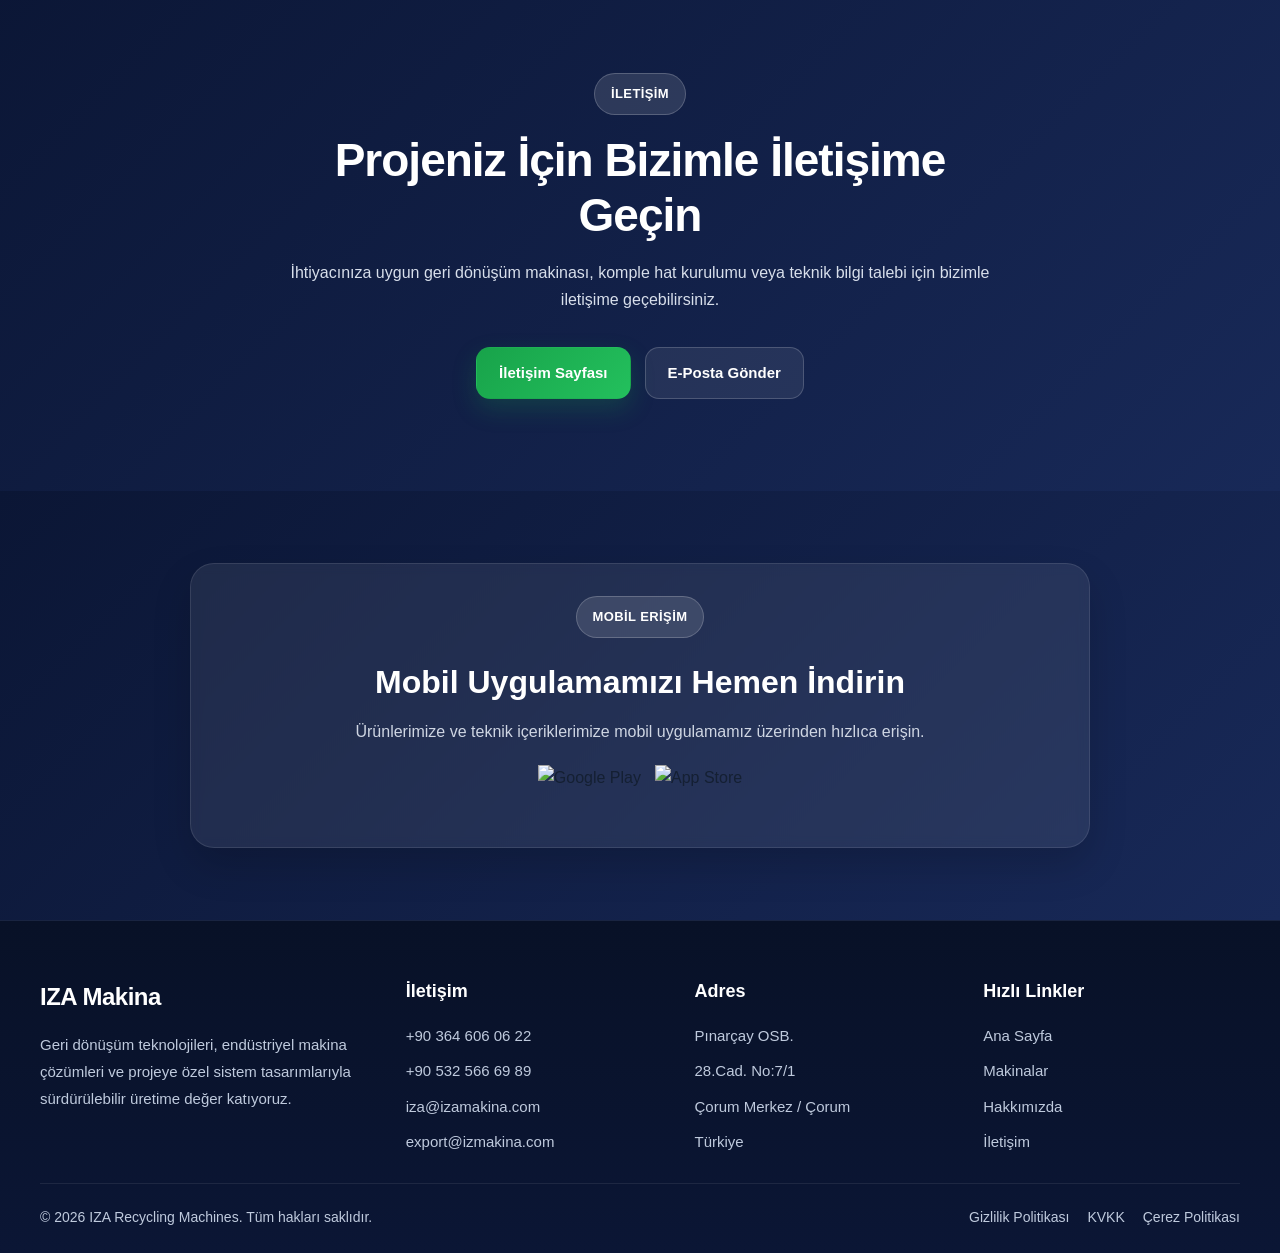
==== commit 6a27aea0: "1.9 1.9" ====
--- a/index.html
+++ b/index.html
@@ -464,22 +464,83 @@
     </section>
   </main>
 
-  <footer class="footer">
-    <div class="container footer-content">
-      <p>© 2026 IZA Recycling Machines. Tüm hakları saklıdır.</p>
-      <div class="footer-links">
-        <a href="index.html">Ana Sayfa</a>
-        <a href="#kategoriler">Makinalar</a>
-        <a href="pages/about.html">Hakkımızda</a>
-        <a href="pages/contact.html">İletişim</a>
-      </div>
+<footer class="footer">
+  <div class="container footer-main">
+    <div class="footer-brand">
+      <a href="index.html" class="footer-logo">IZA Makina</a>
+      <p>
+        Geri dönüşüm teknolojileri, endüstriyel makina çözümleri ve projeye özel sistem tasarımlarıyla
+        sürdürülebilir üretime değer katıyoruz.
+      </p>
     </div>
-  </footer>
+
+    <div class="footer-column">
+      <h3>İletişim</h3>
+      <ul class="footer-list">
+        <li><a href="tel:+903646060622">+90 364 606 06 22</a></li>
+        <li><a href="tel:+905325666989">+90 532 566 69 89</a></li>
+        <li><a href="mailto:iza@izamakina.com">iza@izamakina.com</a></li>
+        <li><a href="mailto:export@izmakina.com">export@izmakina.com</a></li>
+      </ul>
+    </div>
+
+    <div class="footer-column">
+      <h3>Adres</h3>
+      <ul class="footer-list footer-address">
+        <li>Pınarçay OSB.</li>
+        <li>28.Cad. No:7/1</li>
+        <li>Çorum Merkez / Çorum</li>
+        <li>Türkiye</li>
+      </ul>
+    </div>
+
+    <div class="footer-column">
+      <h3>Hızlı Linkler</h3>
+      <ul class="footer-list">
+        <li><a href="index.html">Ana Sayfa</a></li>
+        <li><a href="#kategoriler">Makinalar</a></li>
+        <li><a href="pages/about.html">Hakkımızda</a></li>
+        <li><a href="pages/contact.html">İletişim</a></li>
+      </ul>
+    </div>
+  </div>
+
+  <div class="container footer-bottom">
+    <p>© 2026 IZA Recycling Machines. Tüm hakları saklıdır.</p>
+    <div class="footer-bottom-links">
+  <a href="#">Gizlilik Politikası</a>
+  <a href="#">KVKK</a>
+  <a href="#">Çerez Politikası</a>
+</div>
+  </div>
+</footer>
 
   <script src="data/products.js"></script>
   <script src="assets/js/main.js"></script>
-  <a href="https://wa.me/905532316365" class="whatsapp-btn" target="_blank">
+
+  <div class="floating-contact-buttons">
+  <a
+    href="tel:05532316365"
+    class="floating-btn floating-call"
+    aria-label="Telefon ile ara"
+    title="Ara"
+  >
+    <svg viewBox="0 0 24 24" aria-hidden="true">
+      <path d="M6.62 10.79a15.05 15.05 0 0 0 6.59 6.59l2.2-2.2a1 1 0 0 1 1.01-.24c1.11.37 2.3.56 3.52.56a1 1 0 0 1 1 1V20a1 1 0 0 1-1 1C10.3 21 3 13.7 3 4a1 1 0 0 1 1-1h3.5a1 1 0 0 1 1 1c0 1.22.19 2.41.56 3.52a1 1 0 0 1-.24 1.01l-2.2 2.26z"></path>
+    </svg>
+    <span>Ara</span>
+  </a>
+
+  <a
+    href="https://wa.me/905532316365?text=Merhaba%2C%20web%20sitenizden%20ula%C5%9F%C4%B1yorum.%20Bilgi%20almak%20istiyorum."
+    target="_blank"
+    class="floating-btn floating-whatsapp"
+    aria-label="WhatsApp ile iletişim"
+    title="WhatsApp"
+  >
     <img src="https://cdn-icons-png.flaticon.com/512/733/733585.png" alt="WhatsApp">
+    <span>WhatsApp</span>
   </a>
+</div>
 </body>
 </html>
--- a/assets/css/style.css
+++ b/assets/css/style.css
@@ -67,7 +67,7 @@
 }
 
 .logo img {
-  height: 170px;
+  height: 150px;
   width: auto;
 }
 
@@ -220,30 +220,6 @@
 
 /* GENERIC SECTIONS */
 
-.partners {
-  padding: 96px 0;
-  background: #f8fbf9;
-  overflow: hidden;
-}
-
-.partner-item {
-  display: flex;
-  flex-direction: column;
-  align-items: center;
-  text-align: center;
-}
-
-.partner-item img {
-  width: 100%;
-  height: 90px;
-  object-fit: contain;
-}
-
-.partner-item span {
-  margin-top: 10px;
-  font-weight: 600;
-}
-
 .categories,
 .about-preview,
 .products,
@@ -259,10 +235,6 @@
 .section-heading {
   max-width: 780px;
   margin-bottom: 42px;
-  background: transparent;
-  border: none;
-  box-shadow: none;
-  padding: 0;
 }
 
 .section-heading h2 {
@@ -271,17 +243,11 @@
   letter-spacing: -1px;
   color: var(--primary);
   margin-bottom: 14px;
-  background: transparent;
-  border: none;
-  box-shadow: none;
 }
 
 .section-heading p {
   color: var(--text-soft);
   font-size: 16px;
-  background: transparent;
-  border: none;
-  box-shadow: none;
 }
 
 .section-heading-left {
@@ -295,13 +261,6 @@
   margin-right: auto;
 }
 
-.section-heading-left .section-label,
-.section-heading-center .section-label {
-  background: #eaf6ee;
-  color: var(--accent-dark);
-  border: 1px solid #cfe9d7;
-}
-
 .section-heading-center h2 {
   line-height: 1.2;
   margin-bottom: 16px;
@@ -311,6 +270,20 @@
   line-height: 1.7;
   margin-left: auto;
   margin-right: auto;
+}
+
+/* light label fixes */
+
+.section-heading-left .section-label,
+.section-heading-center .section-label,
+.about-text .section-label,
+.mission-card .section-label,
+.vision-card .section-label,
+.contact-page-section .section-label,
+.form-card-header .section-label {
+  background: #eaf6ee;
+  color: #1f7a45;
+  border: 1px solid #cfe9d7;
 }
 
 /* CATEGORY CARDS */
@@ -551,6 +524,48 @@
   background: #dff7e7;
 }
 
+/* PARTNERS SLIDER */
+
+.partners {
+  padding: 96px 0;
+  background: #f8fbf9;
+  overflow: hidden;
+}
+
+.partners-slider {
+  width: 100%;
+  overflow: hidden;
+  position: relative;
+}
+
+.partners-track {
+  display: flex;
+  gap: 24px;
+  will-change: transform;
+}
+
+.partner-item {
+  flex: 0 0 calc((100% - 48px) / 3);
+  max-width: calc((100% - 48px) / 3);
+  display: flex;
+  flex-direction: column;
+  align-items: center;
+  text-align: center;
+}
+
+.partner-item img {
+  width: 140px;
+  height: 80px;
+  object-fit: contain;
+  margin-bottom: 12px;
+}
+
+.partner-item span {
+  font-size: 14px;
+  font-weight: 700;
+  color: var(--primary);
+}
+
 /* ABOUT PREVIEW */
 
 .about-preview {
@@ -561,7 +576,8 @@
 }
 
 .about-preview .section-heading h2,
-.about-preview .section-heading p {
+.about-preview .section-heading p,
+.about-preview .section-label {
   color: #ffffff;
 }
 
@@ -572,9 +588,9 @@
 .about-preview .section-label,
 .contact-preview .section-label,
 .mobile-app-section .section-label {
-  background: rgba(255,255,255,0.12) !important;
+  background: rgba(255, 255, 255, 0.12) !important;
   color: #ffffff !important;
-  border: 1px solid rgba(255,255,255,0.2) !important;
+  border: 1px solid rgba(255, 255, 255, 0.2) !important;
 }
 
 .about-features {
@@ -659,6 +675,13 @@
 .contact-preview {
   background: linear-gradient(135deg, var(--primary), #182958);
   color: #ffffff;
+  padding-top: 120px;
+  padding-bottom: 92px;
+}
+
+.contact-preview .section-heading {
+  margin-top: 8px;
+  margin-bottom: 34px;
 }
 
 .contact-preview .section-heading h2,
@@ -681,29 +704,103 @@
   color: #d8dfeb;
 }
 
+.contact-actions {
+  margin-top: 8px;
+  position: relative;
+  z-index: 2;
+}
+
 /* FOOTER */
 
 .footer {
-  background: #081127;
+  background: linear-gradient(180deg, #081127 0%, #0b1635 100%);
   color: #bfcadd;
-  padding: 28px 0;
+  padding: 56px 0 24px;
   border-top: 1px solid rgba(255, 255, 255, 0.06);
 }
 
-.footer-content {
+.footer-main {
+  display: grid;
+  grid-template-columns: 1.3fr 1fr 1fr 1fr;
+  gap: 32px;
+  padding-bottom: 28px;
+  border-bottom: 1px solid rgba(255, 255, 255, 0.08);
+}
+
+.footer-brand {
+  max-width: 360px;
+}
+
+.footer-logo {
+  display: inline-block;
+  font-size: 24px;
+  font-weight: 800;
+  color: #ffffff;
+  margin-bottom: 14px;
+  letter-spacing: -0.5px;
+}
+
+.footer-brand p {
+  color: #bfcadd;
+  font-size: 15px;
+  line-height: 1.8;
+}
+
+.footer-column h3 {
+  color: #ffffff;
+  font-size: 18px;
+  margin-bottom: 16px;
+}
+
+.footer-list {
+  list-style: none;
+  display: flex;
+  flex-direction: column;
+  gap: 10px;
+}
+
+.footer-list li,
+.footer-list a {
+  color: #bfcadd;
+  font-size: 15px;
+  line-height: 1.7;
+  transition: color 0.25s ease;
+}
+
+.footer-list a:hover {
+  color: #ffffff;
+}
+
+.footer-address li {
+  cursor: default;
+}
+
+.footer-bottom {
+  padding-top: 22px;
   display: flex;
   align-items: center;
   justify-content: space-between;
-  gap: 24px;
-}
-
-.footer-links {
+  gap: 18px;
+}
+
+.footer-bottom p {
+  color: #bfcadd;
+  font-size: 14px;
+}
+
+.footer-bottom-links {
   display: flex;
   flex-wrap: wrap;
   gap: 18px;
 }
 
-.footer-links a:hover {
+.footer-bottom-links a {
+  color: #bfcadd;
+  font-size: 14px;
+  transition: color 0.25s ease;
+}
+
+.footer-bottom-links a:hover {
   color: #ffffff;
 }
 
@@ -752,83 +849,100 @@
 .about-grid {
   display: grid;
   grid-template-columns: 1.45fr 0.9fr;
-  gap: 28px;
+  gap: 32px;
   align-items: start;
 }
 
 .about-text,
 .about-highlight {
-  background: var(--surface);
-  border: 1px solid var(--border);
-  border-radius: 24px;
-  box-shadow: var(--shadow);
+  background: linear-gradient(180deg, #ffffff 0%, #f7faf8 100%);
+  border: 1px solid #d9e4dc;
+  border-radius: 28px;
+  box-shadow: 0 18px 44px rgba(11, 22, 53, 0.08);
 }
 
 .about-text {
-  padding: 34px;
+  padding: 40px;
 }
 
 .about-text h2 {
-  font-size: 34px;
+  font-size: 40px;
   color: var(--primary);
-  margin-bottom: 18px;
+  margin-bottom: 20px;
+  line-height: 1.1;
+  letter-spacing: -1px;
 }
 
 .about-text p {
-  color: var(--text-soft);
-  margin-bottom: 18px;
+  color: #5f6b7a;
+  margin-bottom: 20px;
+  font-size: 17px;
+  line-height: 1.8;
 }
 
 .about-highlight {
   padding: 24px;
   display: flex;
   flex-direction: column;
-  gap: 18px;
+  gap: 20px;
+  background: linear-gradient(180deg, #f8fbf9 0%, #f2f7f4 100%);
+  align-self: start;
+  height: fit-content;
 }
 
 .highlight-card {
-  background: linear-gradient(180deg, #f7fbf8 0%, #f1f7f3 100%);
-  border: 1px solid var(--border);
-  border-radius: 18px;
-  padding: 22px;
+  background: #ffffff;
+  border: 1px solid #dde7df;
+  border-left: 4px solid var(--accent);
+  border-radius: 20px;
+  padding: 24px;
+  box-shadow: 0 10px 24px rgba(11, 22, 53, 0.05);
 }
 
 .highlight-card h3 {
   color: var(--primary);
-  font-size: 20px;
+  font-size: 24px;
   margin-bottom: 10px;
+  line-height: 1.25;
 }
 
 .highlight-card p {
-  color: var(--text-soft);
+  color: #667384;
+  font-size: 16px;
+  line-height: 1.7;
 }
 
 .mission-grid {
   display: grid;
   grid-template-columns: repeat(2, 1fr);
-  gap: 24px;
+  gap: 28px;
+  align-items: start;
 }
 
 .mission-card,
 .vision-card {
-  background: linear-gradient(180deg, #ffffff 0%, #f5faf7 100%);
-  border: 1px solid var(--border);
-  border-radius: 24px;
-  padding: 34px;
-  box-shadow: var(--shadow);
+  background: linear-gradient(180deg, #ffffff 0%, #f7faf8 100%);
+  border: 1px solid #d9e4dc;
+  border-radius: 28px;
+  padding: 38px;
+  box-shadow: 0 18px 44px rgba(11, 22, 53, 0.08);
 }
 
 .mission-card h2,
 .vision-card h2 {
   color: var(--primary);
-  font-size: 30px;
-  margin-bottom: 16px;
+  font-size: 38px;
+  margin-bottom: 18px;
+  line-height: 1.1;
+  letter-spacing: -1px;
 }
 
 .mission-card p,
 .vision-card p {
-  color: var(--text-soft);
-  margin-bottom: 16px;
+  color: #5f6b7a;
+  margin-bottom: 18px;
+  font-size: 17px;
+  line-height: 1.8;
 }
 
 /* CONTACT PAGE */
@@ -1083,6 +1197,8 @@
   padding-top: 0;
 }
 
+/* RESPONSIVE */
+
 @media (max-width: 1100px) {
   .category-grid,
   .about-features,
@@ -1094,13 +1210,21 @@
     grid-template-columns: repeat(2, 1fr);
   }
 
+  .footer-main {
+    grid-template-columns: repeat(2, 1fr);
+  }
+
   .about-grid {
-    align-items: stretch;
+    align-items: start;
   }
 
   .product-detail-top,
   .product-content-grid {
     grid-template-columns: 1fr;
+  }
+
+  .mobile-app-box {
+    max-width: 100%;
   }
 }
 
@@ -1109,16 +1233,35 @@
     min-height: auto;
     padding: 18px 0;
     flex-direction: column;
-    align-items: flex-start;
+    align-items: center;
+  }
+
+  .logo img {
+    height: 110px;
   }
 
   .nav {
     flex-wrap: wrap;
-    gap: 14px;
+    justify-content: center;
+    gap: 14px 20px;
   }
 
   .hero {
     min-height: 620px;
+  }
+
+  .partner-item {
+    flex: 0 0 calc((100% - 24px) / 2);
+    max-width: calc((100% - 24px) / 2);
+  }
+
+  .mobile-app-box {
+    padding: 28px 24px;
+  }
+
+  .contact-preview {
+    padding-top: 96px;
+    padding-bottom: 72px;
   }
 }
 
@@ -1145,11 +1288,6 @@
   .hero,
   .page-hero {
     text-align: left;
-  }
-
-  .footer-content {
-    flex-direction: column;
-    align-items: flex-start;
   }
 
   .categories,
@@ -1177,6 +1315,20 @@
     padding: 24px;
   }
 
+  .footer-main {
+    grid-template-columns: 1fr;
+    gap: 24px;
+  }
+
+  .footer-bottom {
+    flex-direction: column;
+    align-items: flex-start;
+  }
+
+  .footer-bottom-links {
+    gap: 14px;
+  }
+
   .spec-item {
     flex-direction: column;
     align-items: flex-start;
@@ -1185,61 +1337,97 @@
   .spec-value {
     text-align: left;
   }
-}
-
-.partners {
-  padding: 96px 0;
-  background: #f8fbf9;
-  overflow: hidden;
-}
-
-.partners-slider {
-  width: 100%;
-  overflow: hidden;
-  position: relative;
-}
-
-.partners-track {
-  display: flex;
-  gap: 24px;
-  will-change: transform;
-}
-
-.partner-item {
-  flex: 0 0 calc((100% - 48px) / 3);
-  max-width: calc((100% - 48px) / 3);
-  display: flex;
-  flex-direction: column;
-  align-items: center;
-  text-align: center;
-}
-
-.partner-item img {
-  width: 140px;
-  height: 80px;
-  object-fit: contain;
-  margin-bottom: 12px;
-}
-
-.partner-item span {
-  font-size: 14px;
-  font-weight: 700;
-  color: var(--primary);
-}
-
-@media (max-width: 900px) {
-  .partner-item {
-    flex: 0 0 calc((100% - 24px) / 2);
-    max-width: calc((100% - 24px) / 2);
+
+  .about-text h2,
+  .mission-card h2,
+  .vision-card h2 {
+    font-size: 32px;
+  }
+
+  .highlight-card h3 {
+    font-size: 21px;
+  }
+
+  .mobile-app-text h2 {
+    font-size: 28px;
+  }
+
+  .world-map-card {
+    padding: 8px;
+  }
+
+  .world-map-wrapper {
+    border-radius: 16px;
   }
 }
 
 @media (max-width: 560px) {
+  .container {
+    width: min(var(--container), calc(100% - 20px));
+  }
+
+  .btn {
+    width: 100%;
+  }
+
+  .hero-actions,
+  .contact-actions,
+  .store-buttons,
+  .product-detail-actions {
+    flex-direction: column;
+  }
+
+  .hero h1,
+  .page-hero h1 {
+    font-size: 34px;
+  }
+
+  .section-heading h2 {
+    font-size: 30px;
+  }
+
+  .form-card-header h2,
+  .about-text h2,
+  .mission-card h2,
+  .vision-card h2,
+  .product-detail-summary h2,
+  .product-content-card h3 {
+    font-size: 28px;
+  }
+
+  .hero p,
+  .page-hero p,
+  .section-heading p,
+  .about-text p,
+  .mission-card p,
+  .vision-card p,
+  .product-card p,
+  .form-card-header p {
+    font-size: 15px;
+  }
+
+  .product-card img {
+    height: 210px;
+  }
+
   .partner-item {
     flex: 0 0 100%;
     max-width: 100%;
   }
-}
+
+  .store-buttons img {
+    height: 46px;
+  }
+
+  .whatsapp-btn {
+    width: 54px;
+    height: 54px;
+    bottom: 16px;
+    right: 16px;
+  }
+}
+
+/* MOBILE APP */
 
 .mobile-app-section {
   padding: 72px 0;
@@ -1248,12 +1436,13 @@
 
 .mobile-app-box {
   padding: 32px 36px;
-  border-radius: 20px;
-  background: rgba(255, 255, 255, 0.06);
+  border-radius: 24px;
+  background: rgba(255, 255, 255, 0.08);
   border: 1px solid rgba(255, 255, 255, 0.1);
   backdrop-filter: blur(6px);
   max-width: 900px;
   margin: 0 auto;
+  box-shadow: 0 18px 38px rgba(0, 0, 0, 0.16);
 }
 
 .mobile-app-text {
@@ -1274,14 +1463,10 @@
   margin-right: auto;
 }
 
-.section-label {
-  display: inline-block;
-  font-size: 13px;
-  padding: 6px 12px;
-  border-radius: 999px;
-  background: rgba(255,255,255,0.08);
-  color: #fff;
-  margin-bottom: 12px;
+.mobile-app-section .section-label {
+  background: rgba(255, 255, 255, 0.12) !important;
+  color: #ffffff !important;
+  border: 1px solid rgba(255, 255, 255, 0.2) !important;
 }
 
 .store-buttons {
@@ -1301,19 +1486,7 @@
   transform: scale(1.05);
 }
 
-.whatsapp-btn {
-  position: fixed;
-  bottom: 20px;
-  right: 20px;
-  width: 60px;
-  height: 60px;
-  z-index: 999;
-}
-
-.whatsapp-btn img {
-  width: 100%;
-  height: 100%;
-}
+/* WORLD MAP */
 
 .world-map-section {
   padding: 96px 0;
@@ -1358,4 +1531,93 @@
   white-space: nowrap;
   box-shadow: 0 10px 24px rgba(11, 22, 53, 0.18);
   transition: opacity 0.2s ease;
+}
+
+.floating-contact-buttons {
+  position: fixed;
+  right: 20px;
+  bottom: 20px;
+  display: flex;
+  flex-direction: column;
+  gap: 12px;
+  z-index: 9999;
+}
+
+.floating-btn {
+  display: inline-flex;
+  align-items: center;
+  justify-content: center;
+  gap: 10px;
+  min-width: 152px;
+  min-height: 54px;
+  padding: 0 18px;
+  border-radius: 999px;
+  font-size: 15px;
+  font-weight: 800;
+  box-shadow: 0 14px 30px rgba(11, 22, 53, 0.18);
+  transition: transform 0.2s ease, box-shadow 0.2s ease, opacity 0.2s ease;
+  color: #ffffff;
+}
+
+.floating-btn:hover {
+  transform: translateY(-2px);
+  box-shadow: 0 18px 36px rgba(11, 22, 53, 0.24);
+}
+
+.floating-call {
+  background: linear-gradient(135deg, #0b1635, #1a2d66);
+  border: 1px solid rgba(255, 255, 255, 0.14);
+}
+
+.floating-call svg {
+  width: 20px;
+  height: 20px;
+  fill: currentColor;
+  flex-shrink: 0;
+}
+
+.floating-whatsapp {
+  background: linear-gradient(135deg, #18a34a, #23c05d);
+  border: 1px solid rgba(255, 255, 255, 0.14);
+}
+
+.floating-whatsapp img {
+  width: 22px;
+  height: 22px;
+  flex-shrink: 0;
+}
+
+@media (max-width: 768px) {
+  .floating-contact-buttons {
+    right: 14px;
+    bottom: 14px;
+    gap: 10px;
+  }
+
+  .floating-btn {
+    min-width: 136px;
+    min-height: 50px;
+    padding: 0 16px;
+    font-size: 14px;
+  }
+
+  .floating-call svg,
+  .floating-whatsapp img {
+    width: 20px;
+    height: 20px;
+  }
+}
+
+@media (max-width: 480px) {
+  .floating-btn span {
+    display: none;
+  }
+
+  .floating-btn {
+    min-width: 52px;
+    width: 52px;
+    min-height: 52px;
+    padding: 0;
+    border-radius: 50%;
+  }
 }
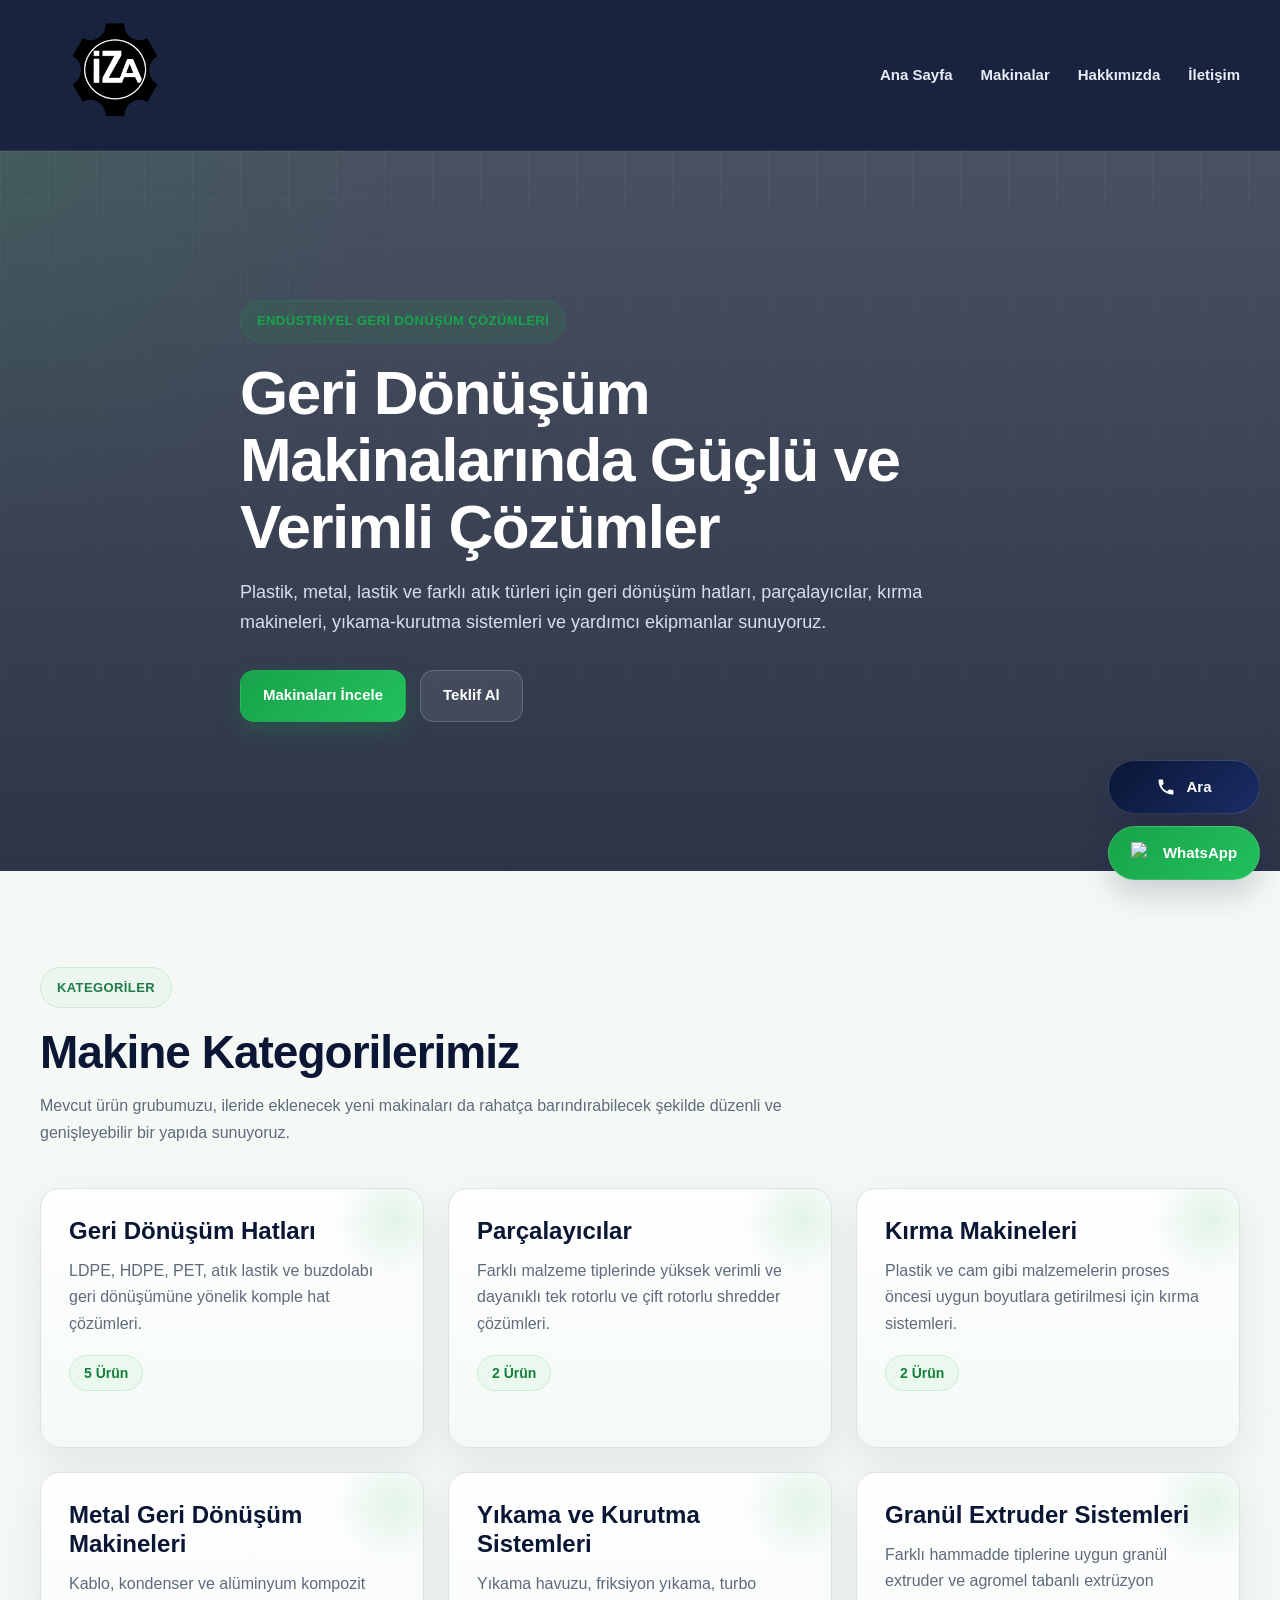
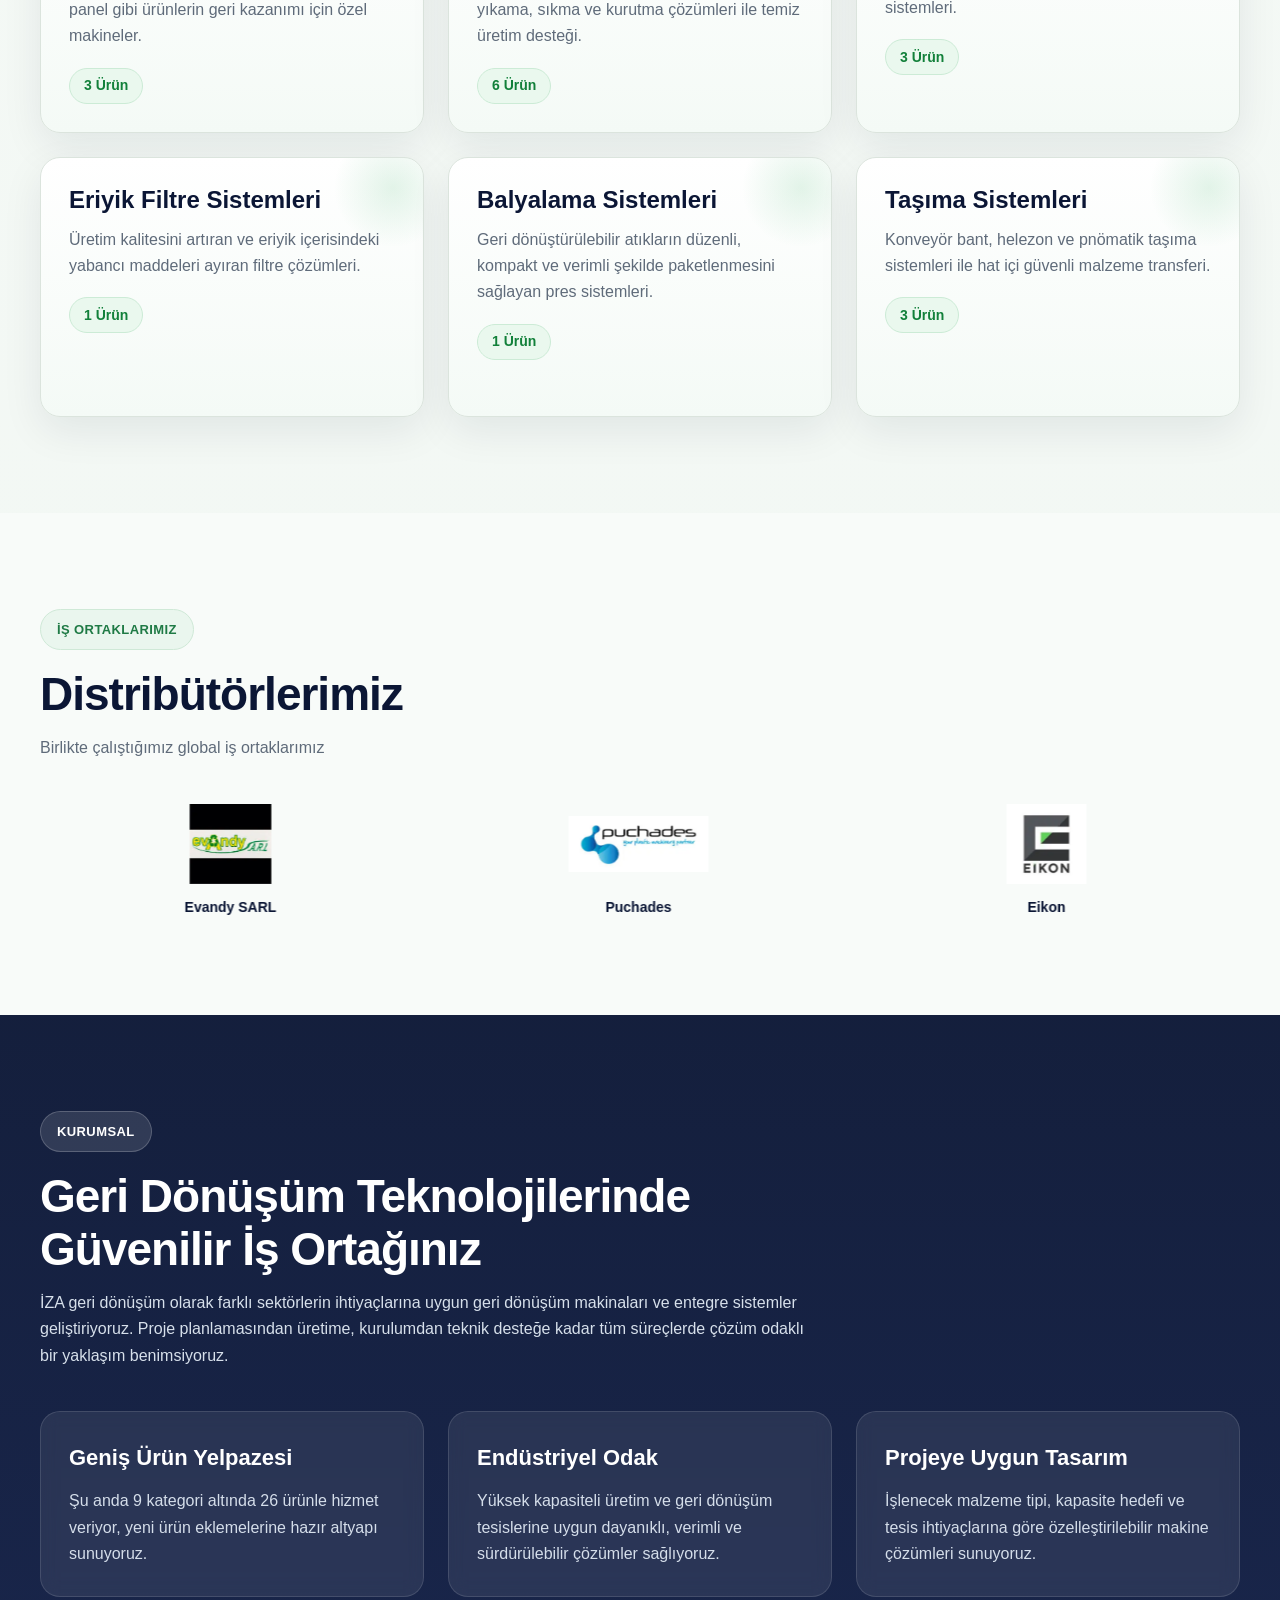
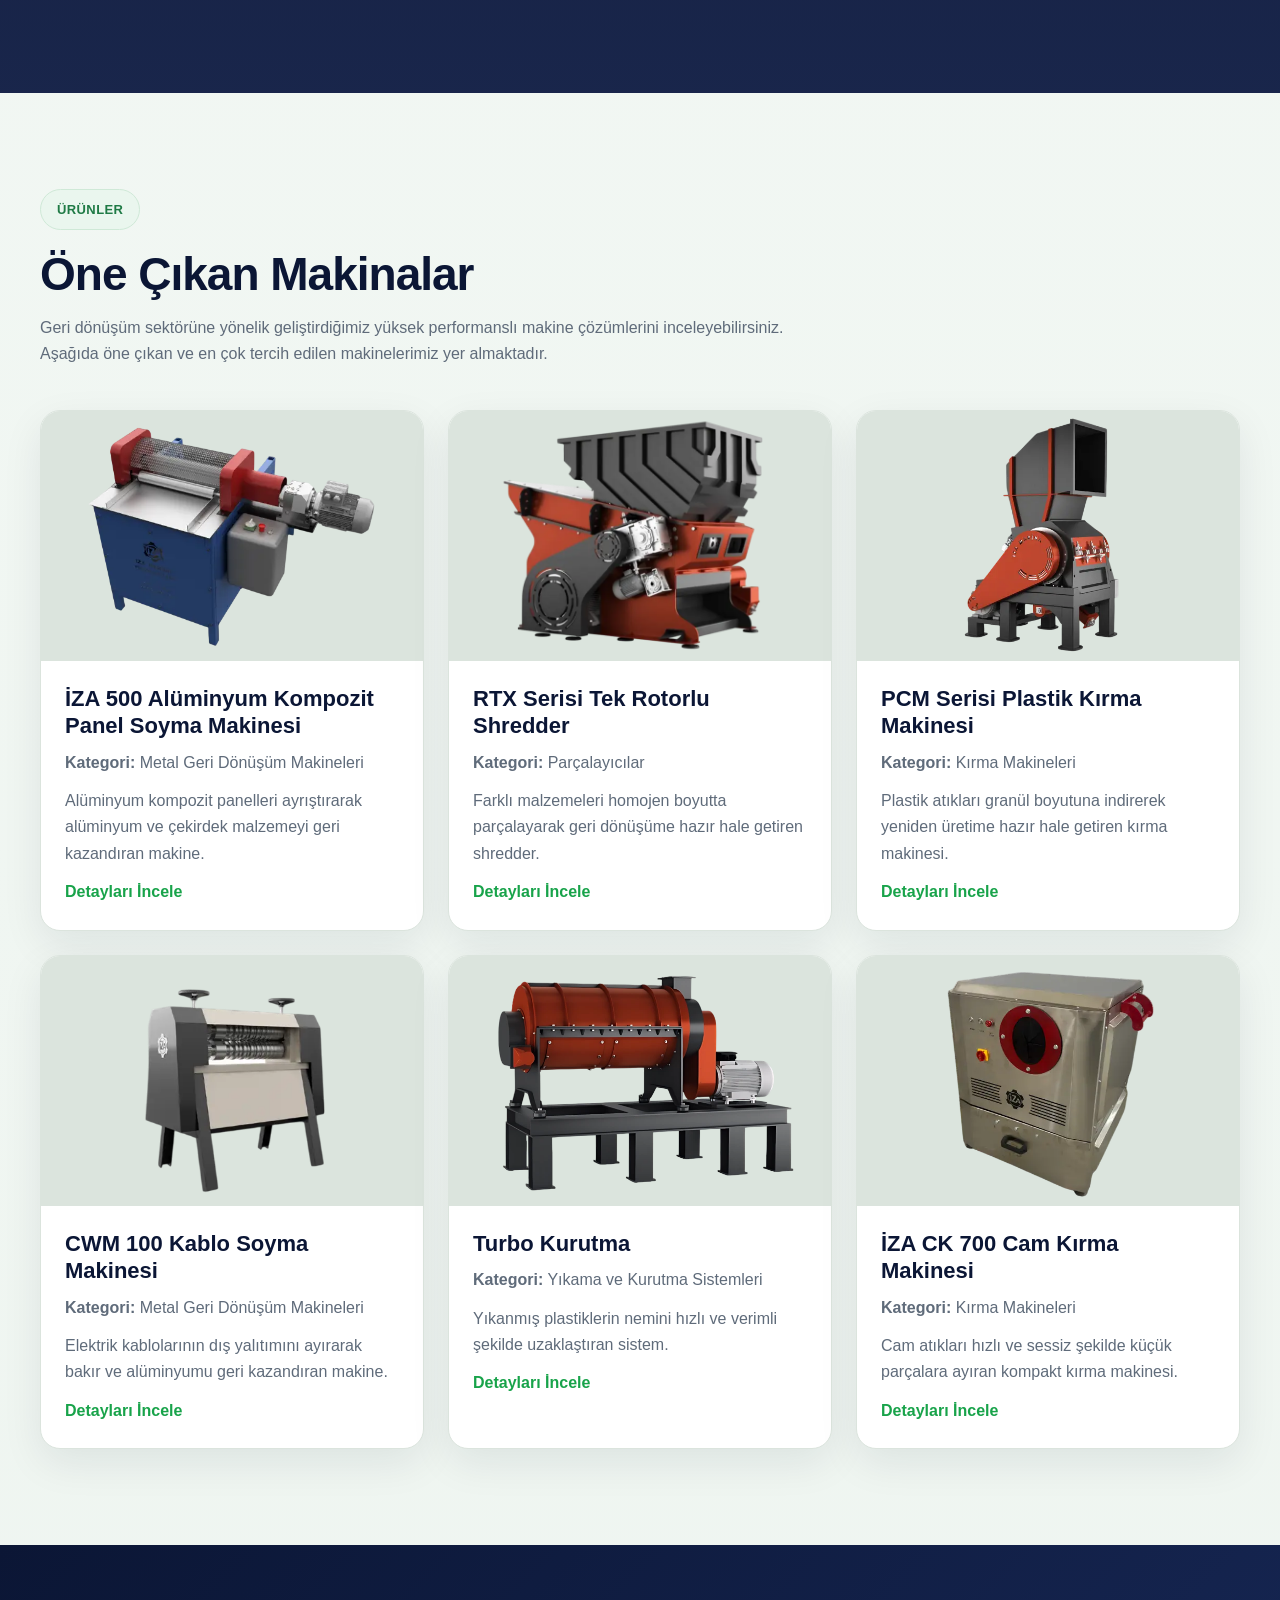
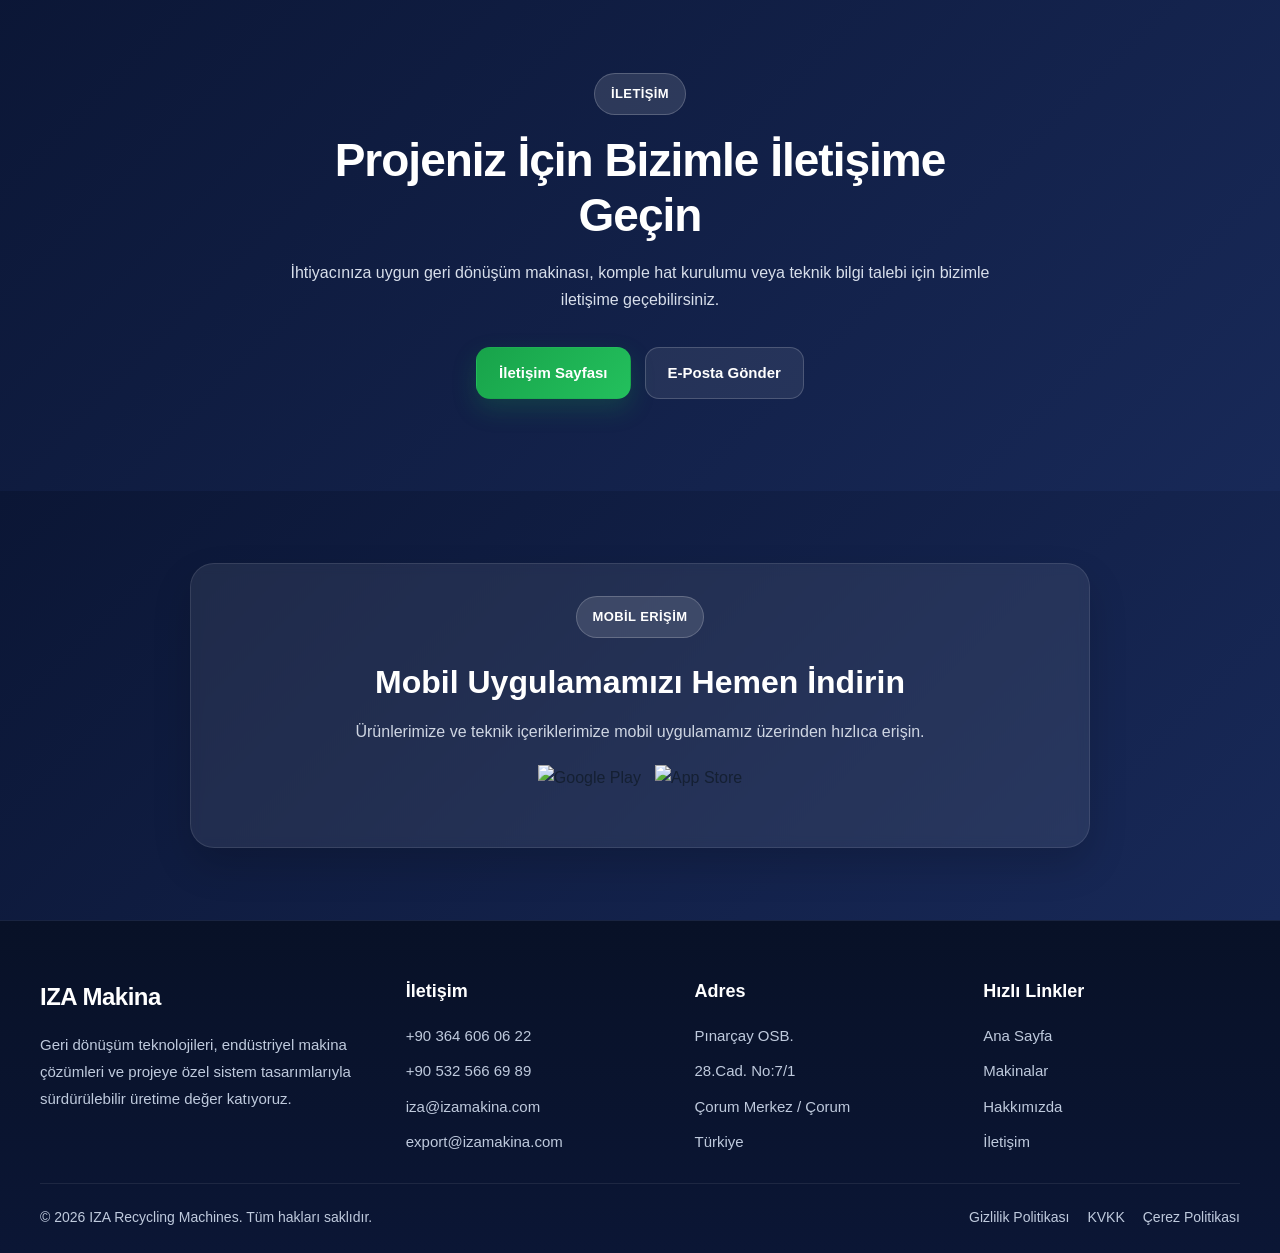
==== commit 00c0ba4c: "2.0 2.0" ====
--- a/index.html
+++ b/index.html
@@ -480,7 +480,7 @@
         <li><a href="tel:+903646060622">+90 364 606 06 22</a></li>
         <li><a href="tel:+905325666989">+90 532 566 69 89</a></li>
         <li><a href="mailto:iza@izamakina.com">iza@izamakina.com</a></li>
-        <li><a href="mailto:export@izmakina.com">export@izmakina.com</a></li>
+        <li><a href="mailto:export@izamakina.com">export@izamakina.com</a></li>
       </ul>
     </div>
 
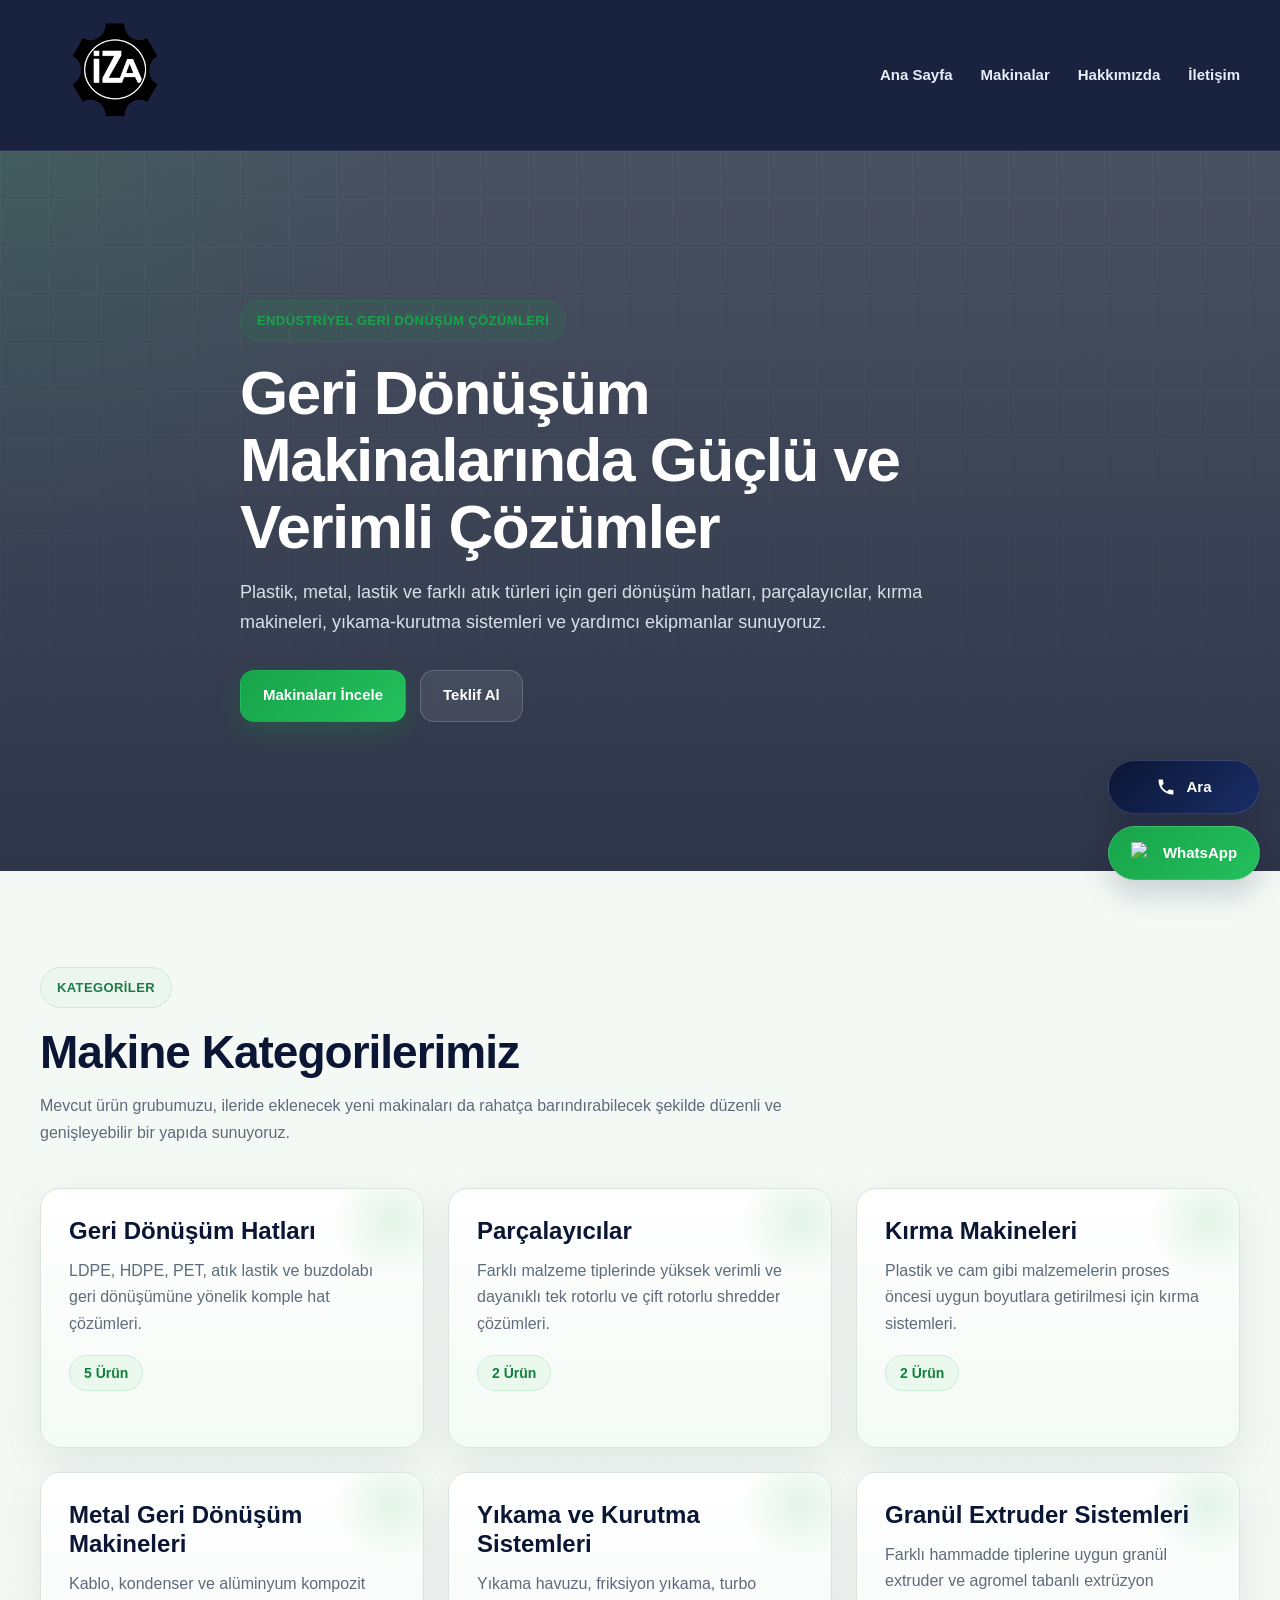
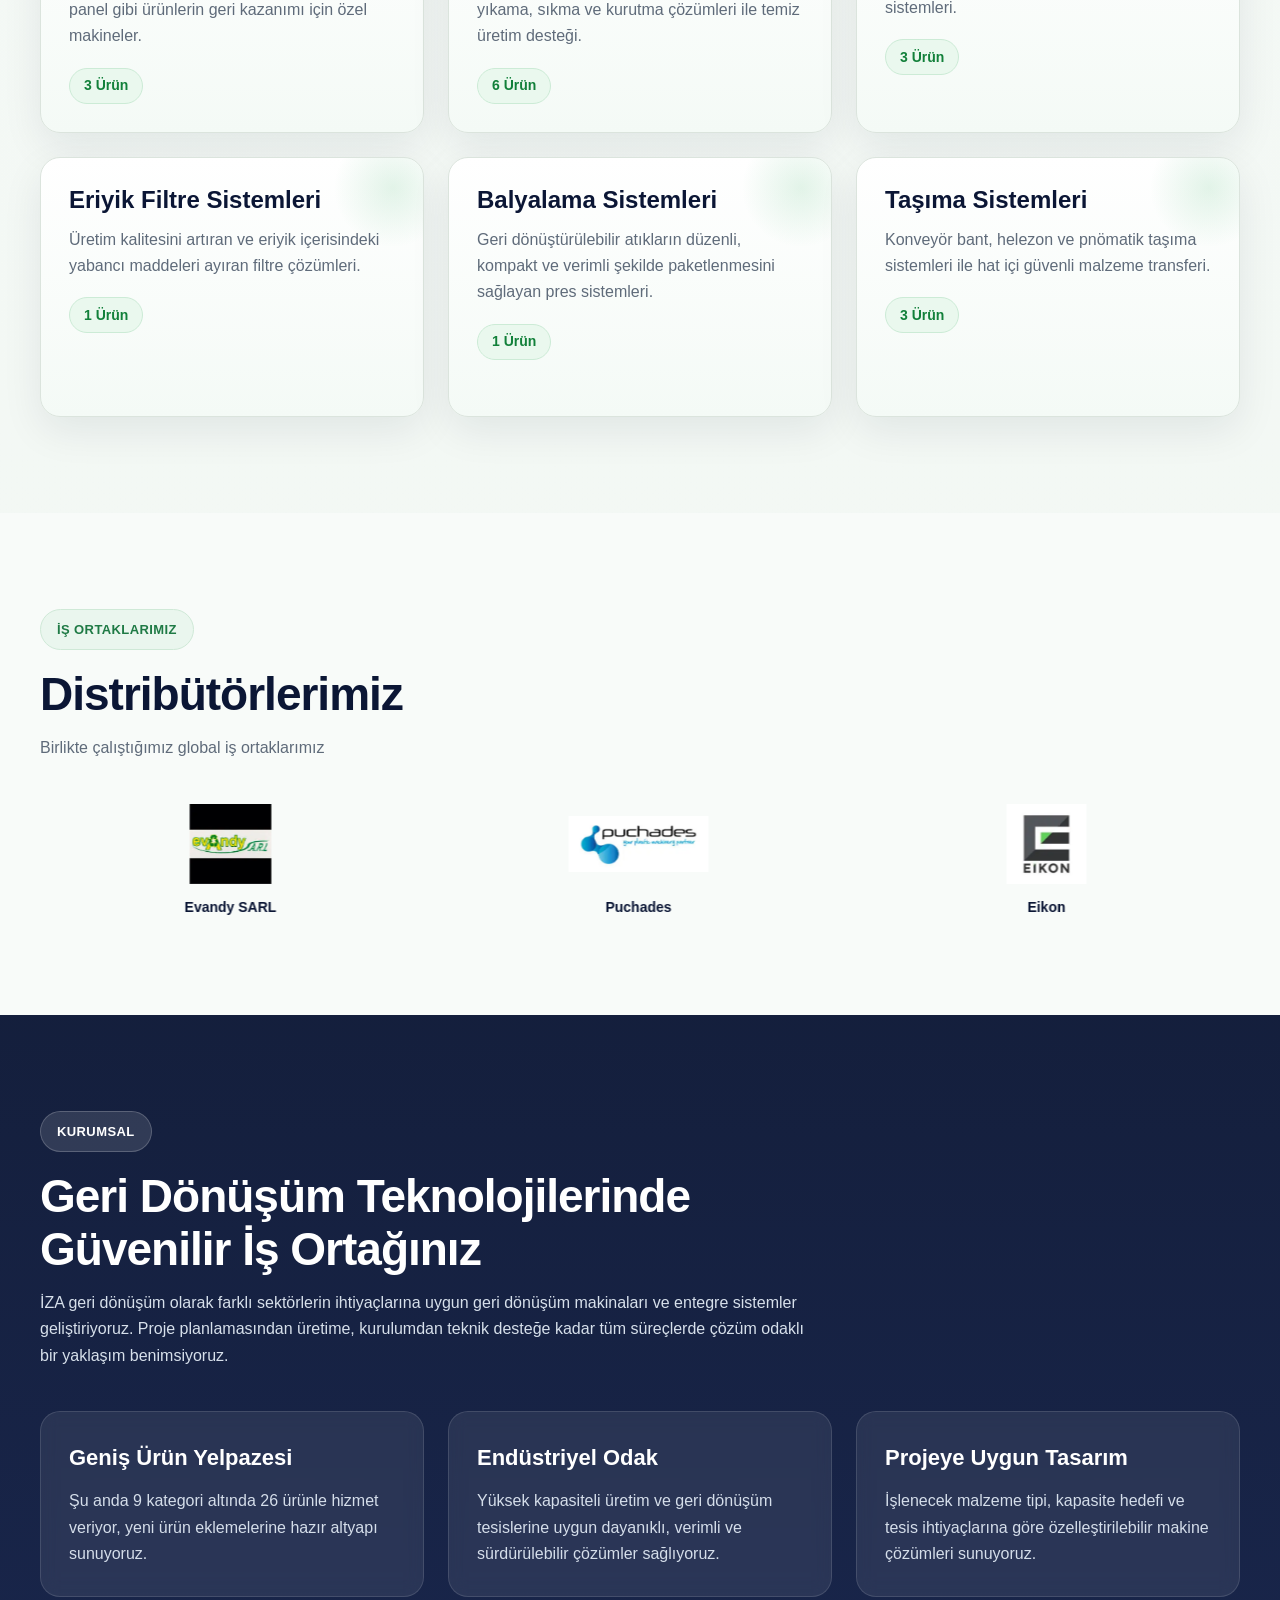
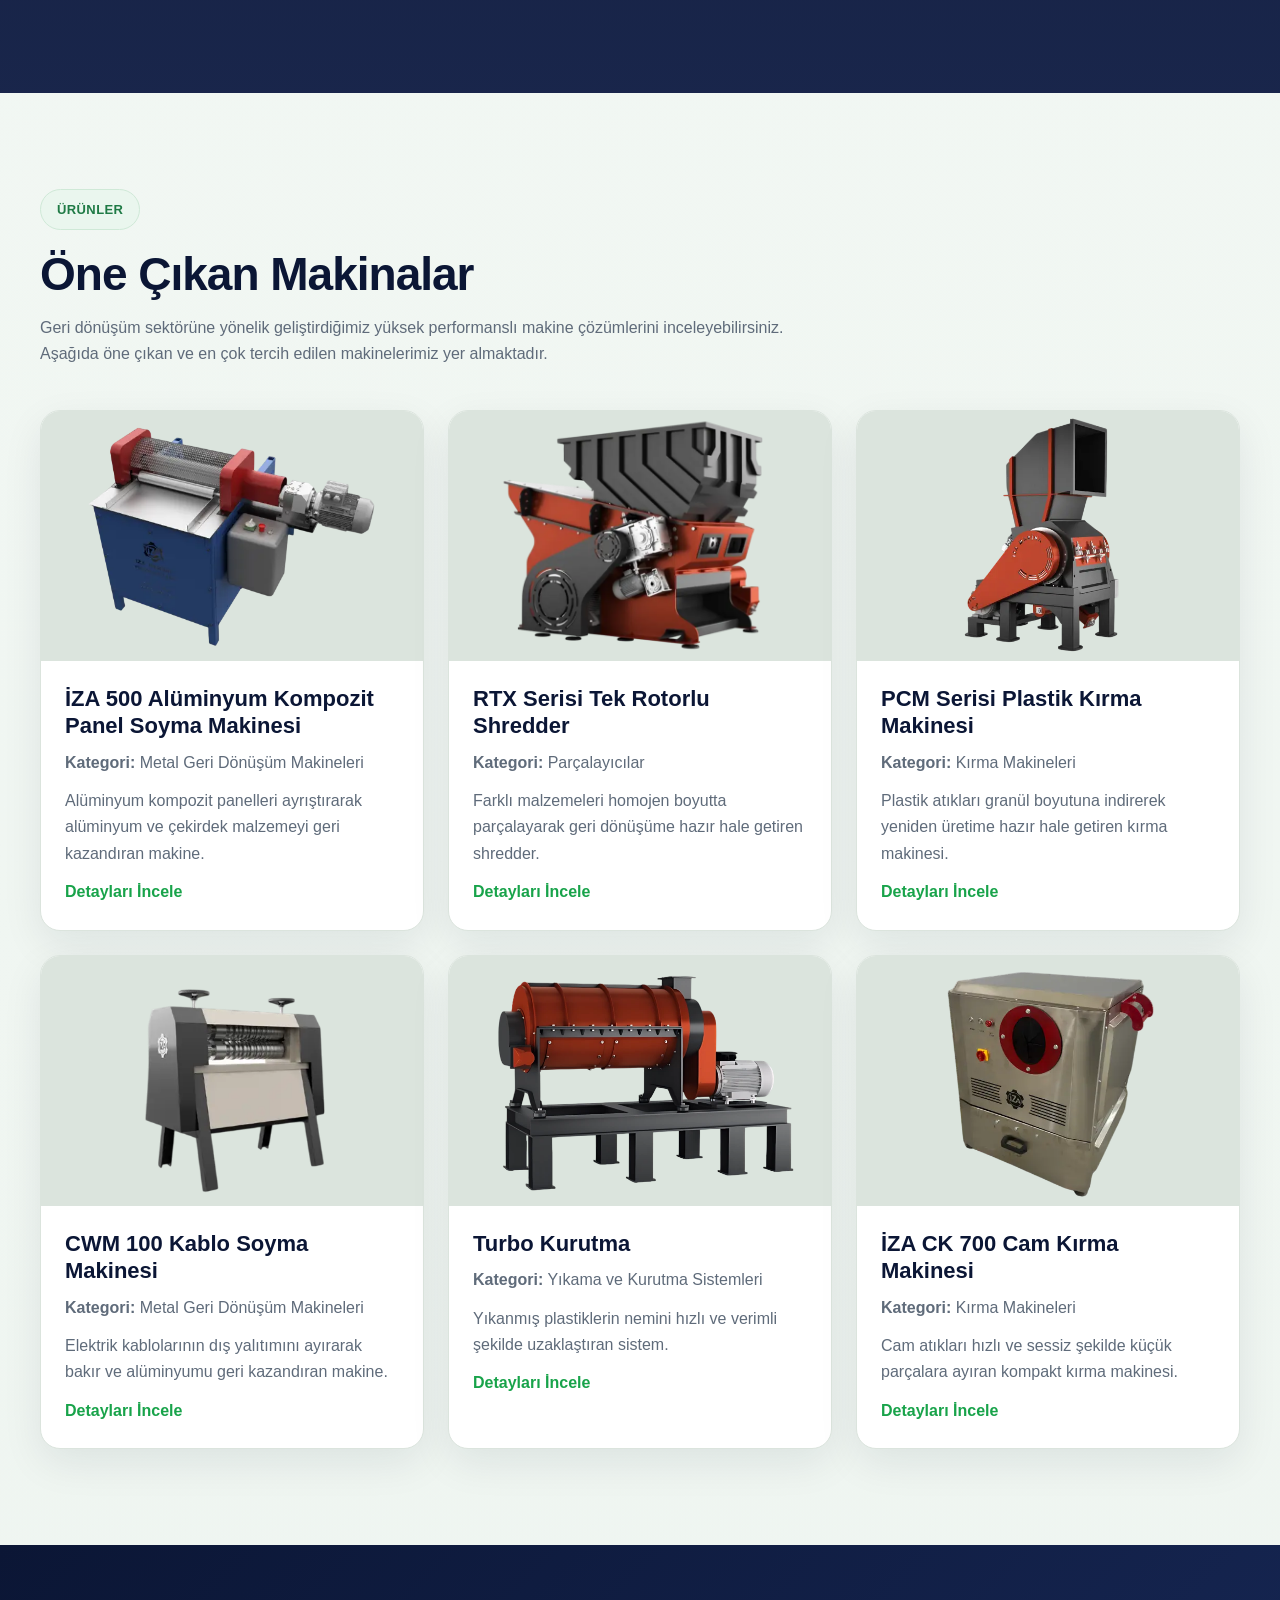
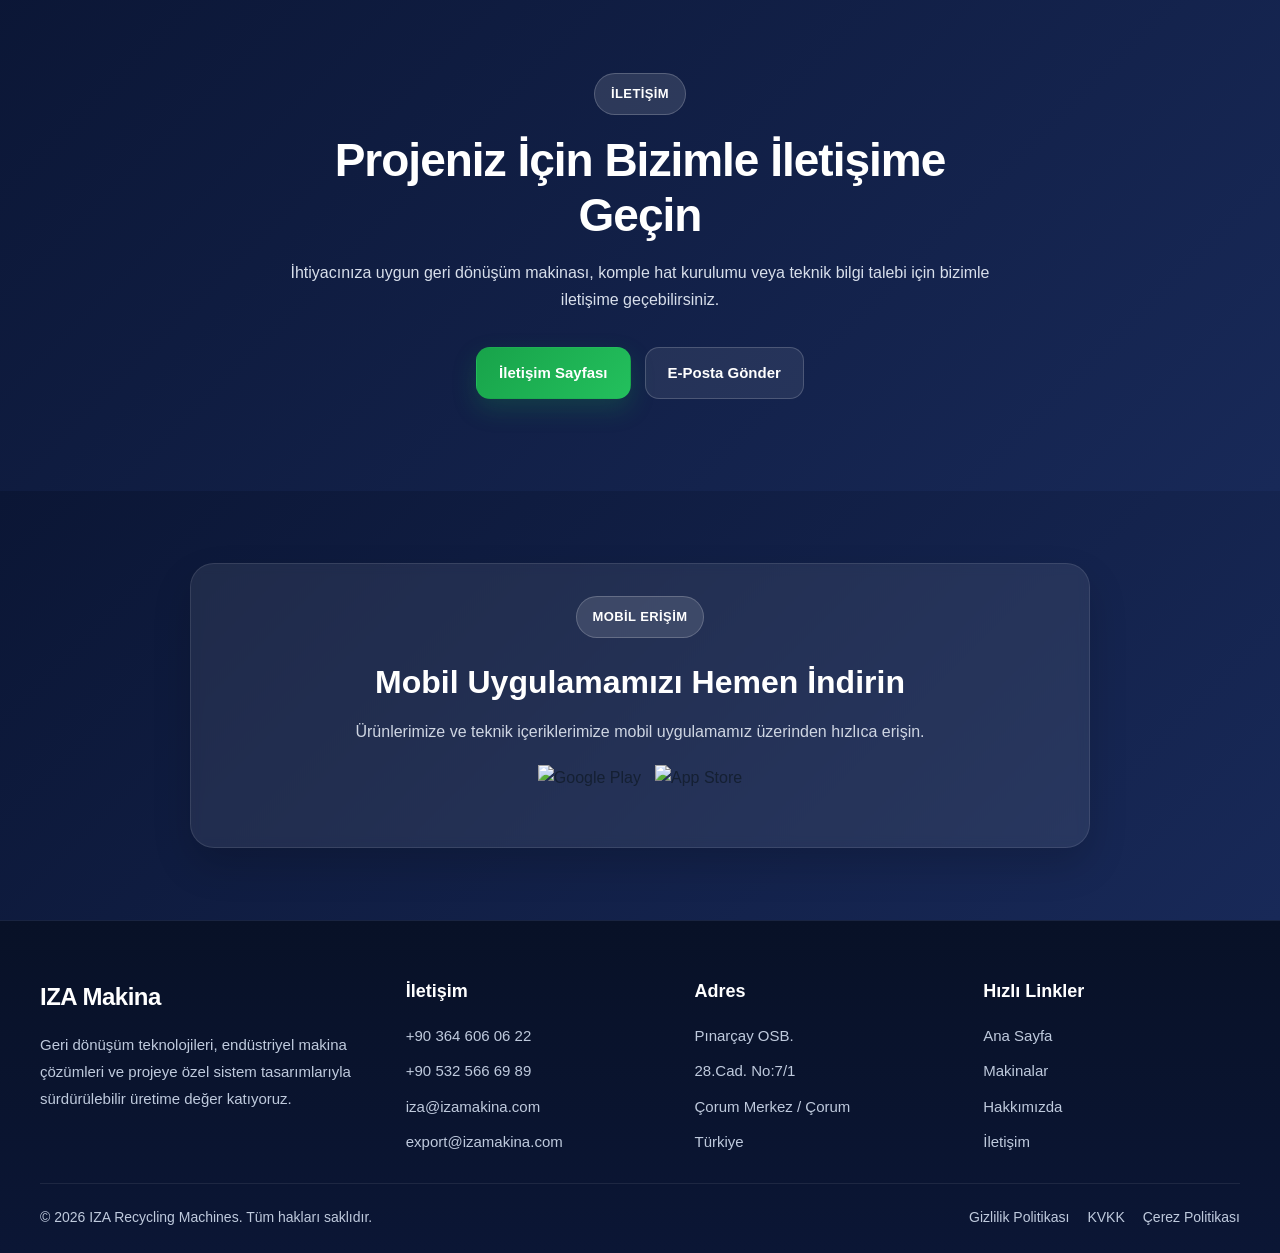
==== commit a22ed0cd: "2.2 2.2" ====
--- a/index.html
+++ b/index.html
@@ -18,12 +18,27 @@
         <img src="assets/images/izaLogo.png" alt="IZA Recycling Logo">
       </a>
 
-      <nav class="nav">
-        <a href="index.html">Ana Sayfa</a>
-        <a href="#kategoriler">Makinalar</a>
-        <a href="pages/about.html">Hakkımızda</a>
-        <a href="pages/contact.html">İletişim</a>
-      </nav>
+<nav class="nav">
+  <a href="index.html">Ana Sayfa</a>
+
+  <div class="nav-dropdown">
+    <a href="#kategoriler" class="nav-dropdown-toggle">Makinalar</a>
+    <div class="nav-dropdown-menu">
+      <a href="pages/category.html?category=geri-donusum-hatlari">Geri Dönüşüm Hatları</a>
+      <a href="pages/category.html?category=parcalayicilar">Parçalayıcılar</a>
+      <a href="pages/category.html?category=kirma-makineleri">Kırma Makineleri</a>
+      <a href="pages/category.html?category=metal-geri-donusum-makineleri">Metal Geri Dönüşüm Makineleri</a>
+      <a href="pages/category.html?category=yikama-ve-kurutma-sistemleri">Yıkama ve Kurutma Sistemleri</a>
+      <a href="pages/category.html?category=ekstruzyon-sistemleri">Granül Extruder Sistemleri</a>
+      <a href="pages/category.html?category=elek-degistirici-sistemler">Eriyik Filtre Sistemleri</a>
+      <a href="pages/category.html?category=balyalama-sistemleri">Balyalama Sistemleri</a>
+      <a href="pages/category.html?category=tasima-sistemleri">Taşıma Sistemleri</a>
+    </div>
+  </div>
+
+  <a href="pages/about.html">Hakkımızda</a>
+  <a href="pages/contact.html">İletişim</a>
+</nav>
     </div>
   </header>
 
--- a/assets/css/style.css
+++ b/assets/css/style.css
@@ -104,6 +104,105 @@
   width: 100%;
 }
 
+.nav-dropdown {
+  position: relative;
+  display: flex;
+  align-items: center;
+  padding-bottom: 16px;
+  margin-bottom: -16px;
+}
+
+.nav-dropdown-toggle {
+  display: inline-flex;
+  align-items: center;
+  gap: 8px;
+  color: #e8edf7;
+  font-size: 15px;
+  font-weight: 600;
+  position: relative;
+  transition: 0.25s ease;
+  white-space: nowrap;
+}
+
+.nav-dropdown-toggle::before {
+  content: "";
+  position: absolute;
+  left: 0;
+  bottom: -8px;
+  width: 0;
+  height: 2px;
+  background: var(--accent);
+  transition: width 0.25s ease;
+}
+
+.nav-dropdown-toggle::after {
+  content: "▾";
+  font-size: 11px;
+  color: #cfd6e3;
+  transition: transform 0.25s ease, color 0.25s ease;
+}
+
+.nav-dropdown-toggle:hover {
+  color: #ffffff;
+}
+
+.nav-dropdown:hover .nav-dropdown-toggle::before {
+  width: 100%;
+}
+
+.nav-dropdown:hover .nav-dropdown-toggle::after {
+  transform: rotate(180deg);
+  color: #ffffff;
+}
+
+.nav-dropdown-menu {
+  position: absolute;
+  top: 100%;
+  left: 0;
+  min-width: 320px;
+  background: rgba(11, 22, 53, 0.98);
+  border: 1px solid rgba(255, 255, 255, 0.08);
+  border-radius: 16px;
+  box-shadow: 0 20px 40px rgba(0, 0, 0, 0.24);
+  padding: 10px;
+  display: flex;
+  flex-direction: column;
+  gap: 4px;
+  opacity: 0;
+  visibility: hidden;
+  pointer-events: none;
+  transform: translateY(8px);
+  transition: opacity 0.25s ease, transform 0.25s ease, visibility 0.25s ease;
+  z-index: 2000;
+}
+
+.nav-dropdown-menu a {
+  display: block;
+  padding: 10px 14px;
+  border-radius: 10px;
+  color: #e8edf7;
+  font-size: 14px;
+  font-weight: 600;
+  line-height: 1.4;
+  white-space: normal;
+}
+
+.nav-dropdown-menu a::after {
+  display: none;
+}
+
+.nav-dropdown-menu a:hover {
+  background: rgba(255, 255, 255, 0.08);
+  color: #ffffff;
+}
+
+.nav-dropdown:hover .nav-dropdown-menu {
+  opacity: 1;
+  visibility: visible;
+  pointer-events: auto;
+  transform: translateY(0);
+}
+
 /* HERO */
 
 .hero {
@@ -1246,6 +1345,22 @@
     gap: 14px 20px;
   }
 
+  .nav-dropdown {
+    width: 100%;
+    justify-content: center;
+  }
+
+.nav-dropdown-menu {
+  top: 100%;
+  left: 50%;
+  transform: translateX(-50%) translateY(8px);
+  min-width: 260px;
+}
+
+.nav-dropdown:hover .nav-dropdown-menu {
+  transform: translateX(-50%) translateY(0);
+}
+
   .hero {
     min-height: 620px;
   }
@@ -1419,11 +1534,28 @@
     height: 46px;
   }
 
-  .whatsapp-btn {
-    width: 54px;
-    height: 54px;
-    bottom: 16px;
-    right: 16px;
+  .floating-contact-buttons {
+    right: 14px;
+    bottom: 14px;
+    gap: 10px;
+  }
+
+  .floating-btn span {
+    display: none;
+  }
+
+  .floating-btn {
+    min-width: 52px;
+    width: 52px;
+    min-height: 52px;
+    padding: 0;
+    border-radius: 50%;
+  }
+
+  .floating-call svg,
+  .floating-whatsapp img {
+    width: 20px;
+    height: 20px;
   }
 }
 
@@ -1486,52 +1618,7 @@
   transform: scale(1.05);
 }
 
-/* WORLD MAP */
-
-.world-map-section {
-  padding: 96px 0;
-  background: #f7faf8;
-}
-
-.world-map-card {
-  background: linear-gradient(180deg, #ffffff 0%, #f4f8f5 100%);
-  border: 1px solid var(--border);
-  border-radius: 28px;
-  box-shadow: var(--shadow);
-  padding: 10px;
-}
-
-.world-map-wrapper {
-  position: relative;
-  width: 100%;
-  aspect-ratio: 2000 / 857;
-  border-radius: 20px;
-  overflow: hidden;
-  background: #eef3ef;
-}
-
-.world-map-wrapper object {
-  display: block;
-  width: 100%;
-  height: 100%;
-  border: 0;
-}
-
-.map-tooltip {
-  position: fixed;
-  opacity: 0;
-  pointer-events: none;
-  z-index: 9999;
-  background: rgba(11, 22, 53, 0.94);
-  color: #ffffff;
-  padding: 8px 12px;
-  border-radius: 10px;
-  font-size: 13px;
-  font-weight: 700;
-  white-space: nowrap;
-  box-shadow: 0 10px 24px rgba(11, 22, 53, 0.18);
-  transition: opacity 0.2s ease;
-}
+/* FLOATING CONTACT BUTTONS */
 
 .floating-contact-buttons {
   position: fixed;
@@ -1587,37 +1674,49 @@
   flex-shrink: 0;
 }
 
-@media (max-width: 768px) {
-  .floating-contact-buttons {
-    right: 14px;
-    bottom: 14px;
-    gap: 10px;
-  }
-
-  .floating-btn {
-    min-width: 136px;
-    min-height: 50px;
-    padding: 0 16px;
-    font-size: 14px;
-  }
-
-  .floating-call svg,
-  .floating-whatsapp img {
-    width: 20px;
-    height: 20px;
-  }
-}
-
-@media (max-width: 480px) {
-  .floating-btn span {
-    display: none;
-  }
-
-  .floating-btn {
-    min-width: 52px;
-    width: 52px;
-    min-height: 52px;
-    padding: 0;
-    border-radius: 50%;
-  }
+/* WORLD MAP */
+
+.world-map-section {
+  padding: 96px 0;
+  background: #f7faf8;
+}
+
+.world-map-card {
+  background: linear-gradient(180deg, #ffffff 0%, #f4f8f5 100%);
+  border: 1px solid var(--border);
+  border-radius: 28px;
+  box-shadow: var(--shadow);
+  padding: 10px;
+}
+
+.world-map-wrapper {
+  position: relative;
+  width: 100%;
+  aspect-ratio: 2000 / 857;
+  border-radius: 20px;
+  overflow: hidden;
+  background: #eef3ef;
+}
+
+.world-map-wrapper object {
+  display: block;
+  width: 100%;
+  height: 100%;
+  border: 0;
+}
+
+.map-tooltip {
+  position: fixed;
+  opacity: 0;
+  pointer-events: none;
+  z-index: 9999;
+  background: rgba(11, 22, 53, 0.94);
+  color: #ffffff;
+  padding: 8px 12px;
+  border-radius: 10px;
+  font-size: 13px;
+  font-weight: 700;
+  white-space: nowrap;
+  box-shadow: 0 10px 24px rgba(11, 22, 53, 0.18);
+  transition: opacity 0.2s ease;
 }
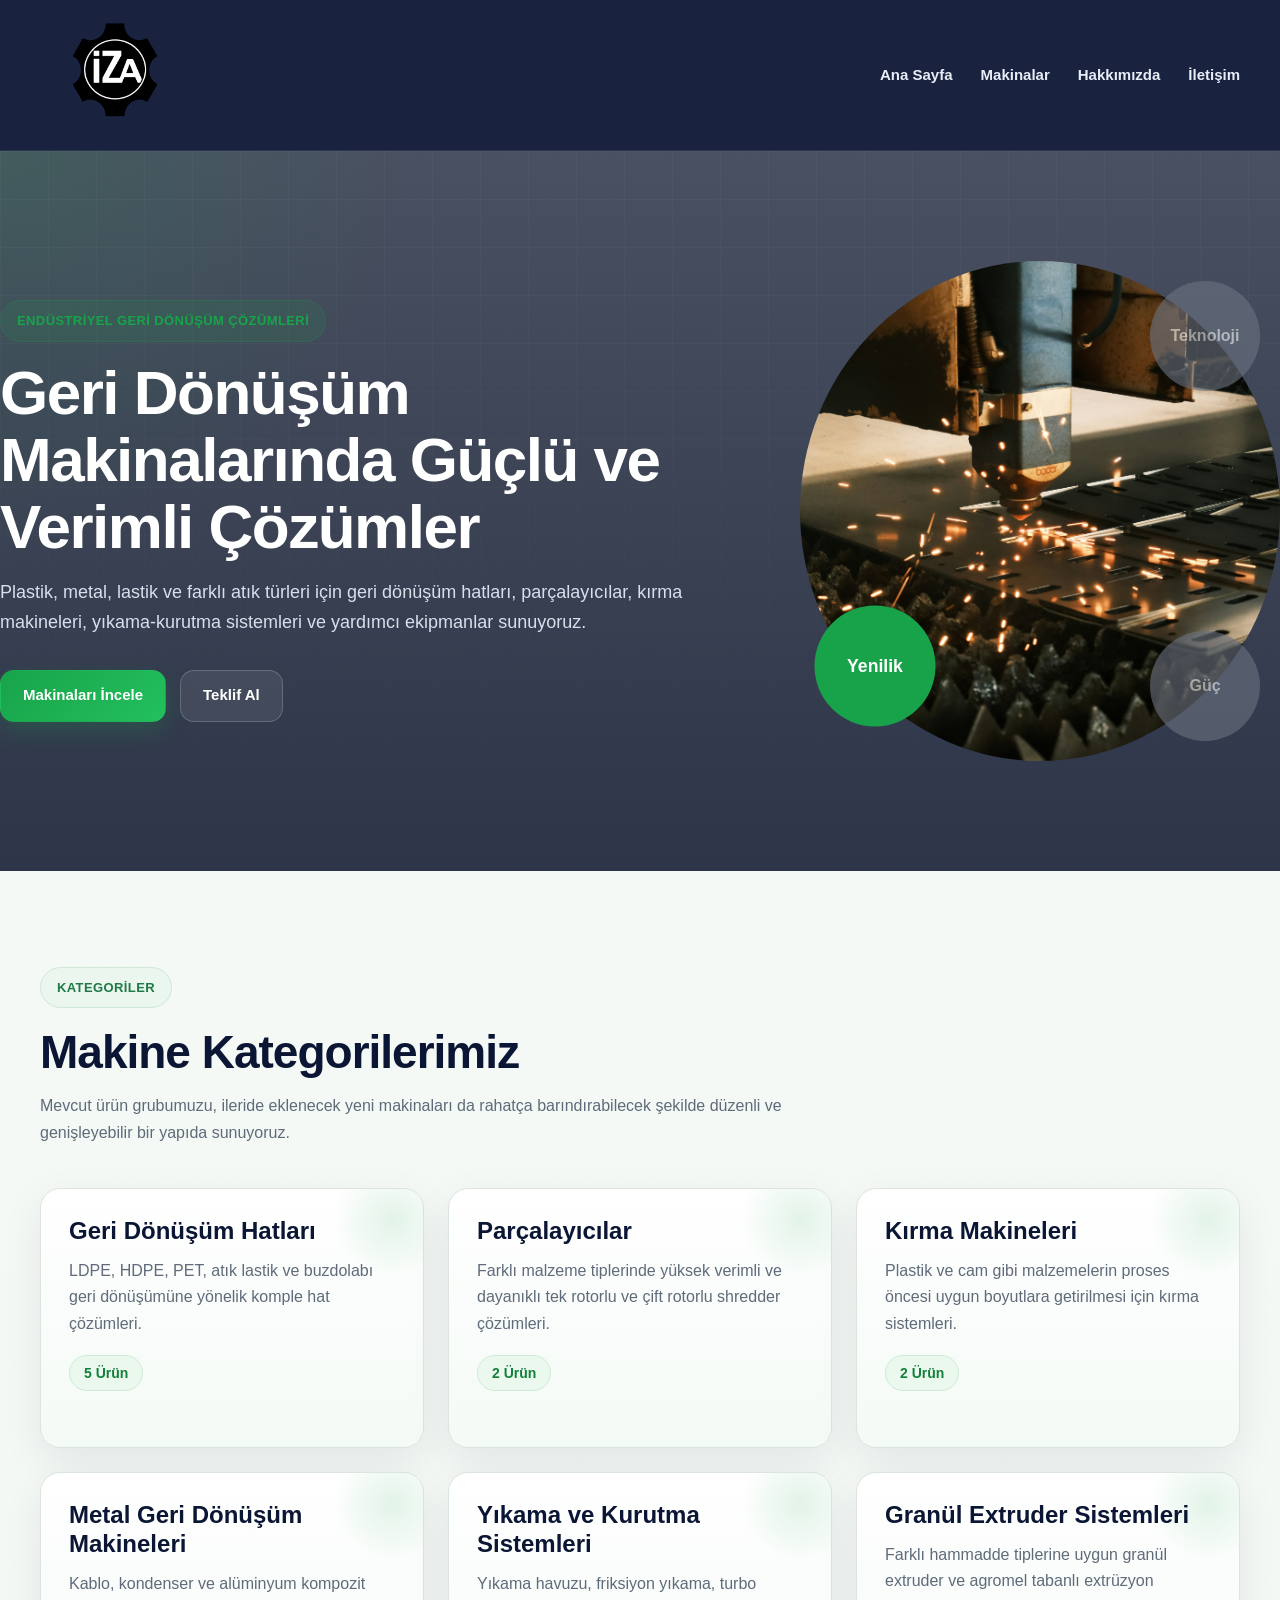
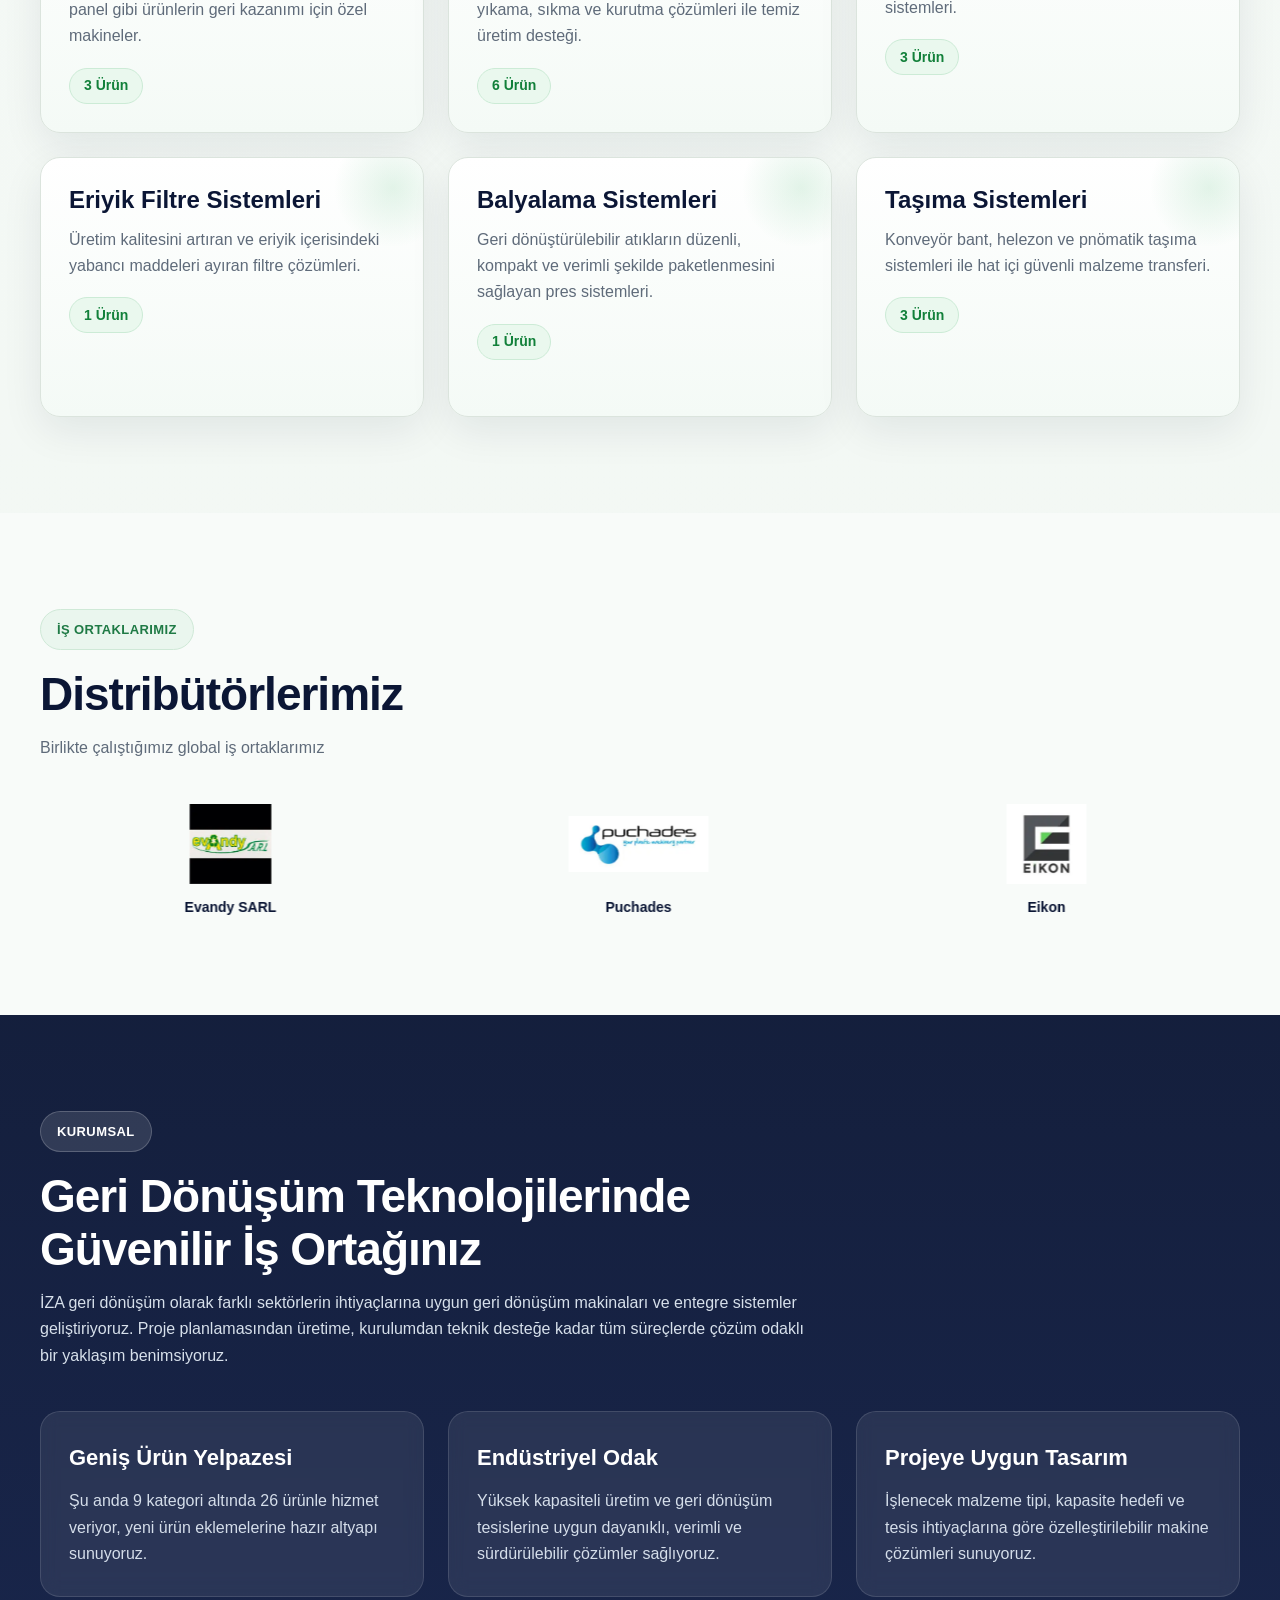
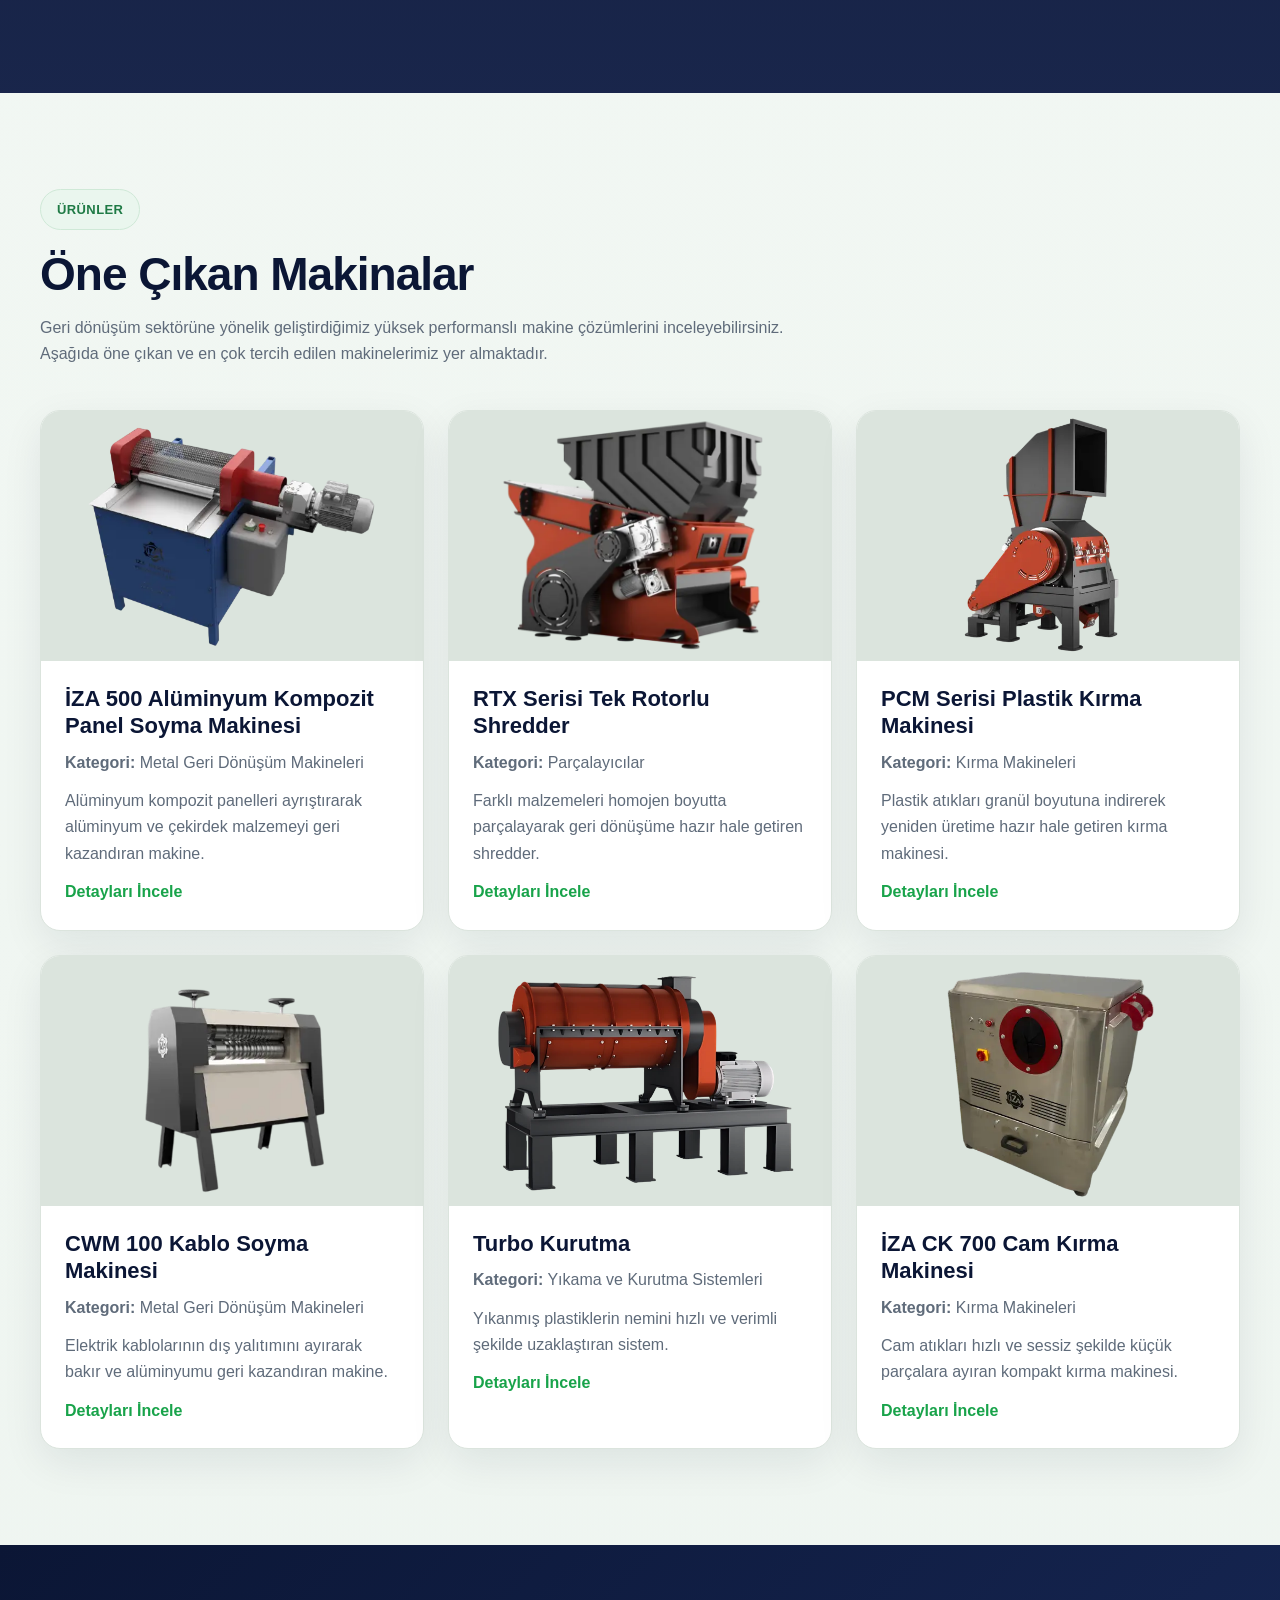
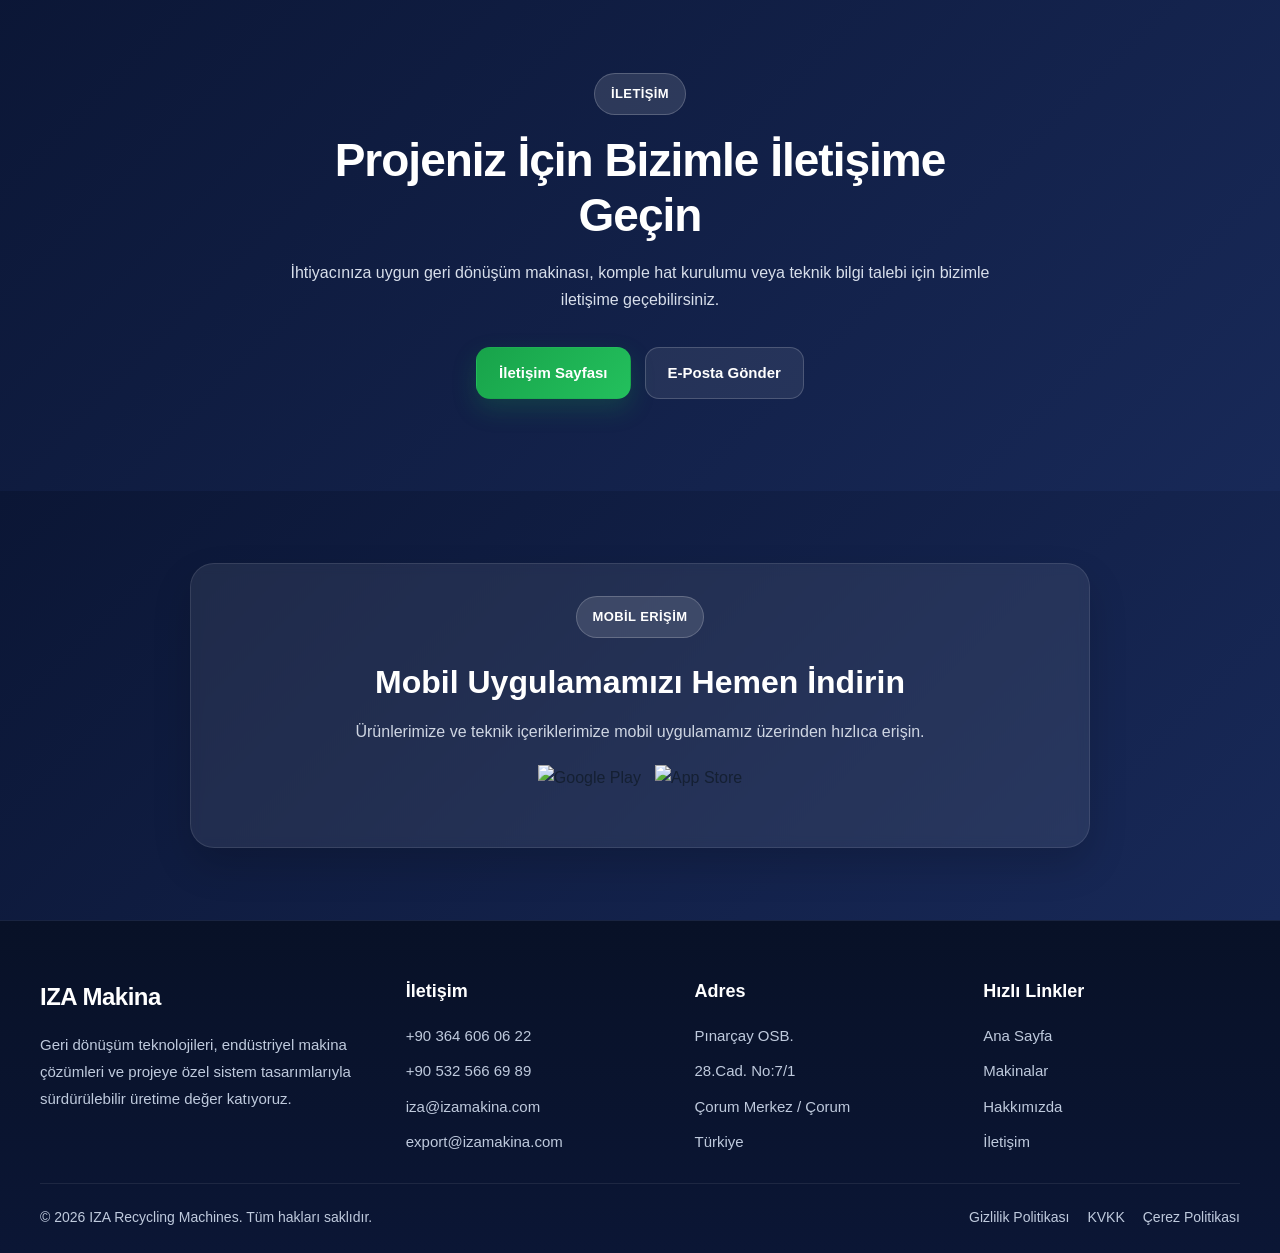
==== commit a9775f7f: "2.3 2.3" ====
--- a/index.html
+++ b/index.html
@@ -57,6 +57,20 @@
           <a href="pages/contact.html" class="btn btn-secondary">Teklif Al</a>
         </div>
       </div>
+
+      <div class="hero-right">
+  <div class="hero-slider">
+    <img src="assets/images/HeaderPhotos/Teknoloji.jpg" class="active">
+    <img src="assets/images/HeaderPhotos/Yenilik.jpg">
+    <img src="assets/images/HeaderPhotos/Guc.jpg">
+  </div>
+
+<div class="hero-badges">
+  <div class="badge badge-1" data-index="0">Teknoloji</div>
+  <div class="badge badge-2" data-index="1">Yenilik</div>
+  <div class="badge badge-3" data-index="2">Güç</div>
+</div>
+</div>
     </section>
 
     <section class="categories" id="kategoriler">
@@ -533,29 +547,50 @@
   <script src="data/products.js"></script>
   <script src="assets/js/main.js"></script>
 
-  <div class="floating-contact-buttons">
-  <a
-    href="tel:05532316365"
-    class="floating-btn floating-call"
-    aria-label="Telefon ile ara"
-    title="Ara"
-  >
-    <svg viewBox="0 0 24 24" aria-hidden="true">
-      <path d="M6.62 10.79a15.05 15.05 0 0 0 6.59 6.59l2.2-2.2a1 1 0 0 1 1.01-.24c1.11.37 2.3.56 3.52.56a1 1 0 0 1 1 1V20a1 1 0 0 1-1 1C10.3 21 3 13.7 3 4a1 1 0 0 1 1-1h3.5a1 1 0 0 1 1 1c0 1.22.19 2.41.56 3.52a1 1 0 0 1-.24 1.01l-2.2 2.26z"></path>
-    </svg>
-    <span>Ara</span>
-  </a>
-
-  <a
-    href="https://wa.me/905532316365?text=Merhaba%2C%20web%20sitenizden%20ula%C5%9F%C4%B1yorum.%20Bilgi%20almak%20istiyorum."
-    target="_blank"
-    class="floating-btn floating-whatsapp"
-    aria-label="WhatsApp ile iletişim"
-    title="WhatsApp"
-  >
-    <img src="https://cdn-icons-png.flaticon.com/512/733/733585.png" alt="WhatsApp">
-    <span>WhatsApp</span>
-  </a>
-</div>
+<script>
+document.addEventListener("DOMContentLoaded", () => {
+
+const images = document.querySelectorAll(".hero-slider img");
+const badges = document.querySelectorAll(".badge");
+
+let i = 0;
+let interval;
+
+function updateSlider(index) {
+  images.forEach(img => img.classList.remove("active"));
+  badges.forEach(b => b.classList.remove("active"));
+
+  images[index].classList.add("active");
+  badges[index].classList.add("active");
+}
+
+function startSlider() {
+  interval = setInterval(() => {
+    i = (i + 1) % images.length;
+    updateSlider(i);
+  }, 3000);
+}
+
+function stopSlider() {
+  clearInterval(interval);
+}
+
+badges.forEach((badge, index) => {
+  badge.addEventListener("mouseenter", () => {
+    stopSlider();
+    i = index;
+    updateSlider(i);
+  });
+
+  badge.addEventListener("mouseleave", () => {
+    startSlider();
+  });
+});
+
+updateSlider(0);
+startSlider();
+
+});
+</script>
 </body>
 </html>
--- a/assets/css/style.css
+++ b/assets/css/style.css
@@ -1719,4 +1719,69 @@
   white-space: nowrap;
   box-shadow: 0 10px 24px rgba(11, 22, 53, 0.18);
   transition: opacity 0.2s ease;
-}+}
+
+/* ================= HERO RIGHT FIX (FULL TEMİZ HALİ) ================= */
+
+.hero-right {
+position: relative;
+width: 500px;   /* sabit yaptık → oval bozulmaz */
+height: 500px;
+overflow: visible; /* badge kesilmez */
+}
+
+/* SLIDER */
+.hero-slider {
+width: 100%;
+height: 100%;
+border-radius: 50%; /* TAM DAİRE */
+overflow: hidden;
+position: relative;
+}
+
+.hero-slider img {
+position: absolute;
+width: 100%;
+height: 100%;
+object-fit: cover;
+object-position: center; /* ortalama fix */
+opacity: 0;
+transition: 0.8s;
+}
+
+.hero-slider img.active {
+opacity: 1;
+}
+
+/* BADGE */
+.hero-badges .badge {
+position: absolute;
+width: 110px;
+height: 110px;
+aspect-ratio: 1 / 1;
+border-radius: 50%;
+
+display: flex;
+align-items: center;
+justify-content: center;
+
+text-align: center;
+font-weight: bold;
+color: white;
+
+background: #6b7280;
+opacity: 0.6;
+transition: 0.3s;
+cursor: pointer;
+}
+
+.badge.active {
+background: var(--accent);
+opacity: 1;
+transform: scale(1.1);
+}
+
+/* POZİSYON FIX (KESİLME YOK) */
+.badge-1 { top: 20px; right: 20px; }
+.badge-2 { bottom: 40px; left: 20px; }
+.badge-3 { bottom: 20px; right: 20px; }
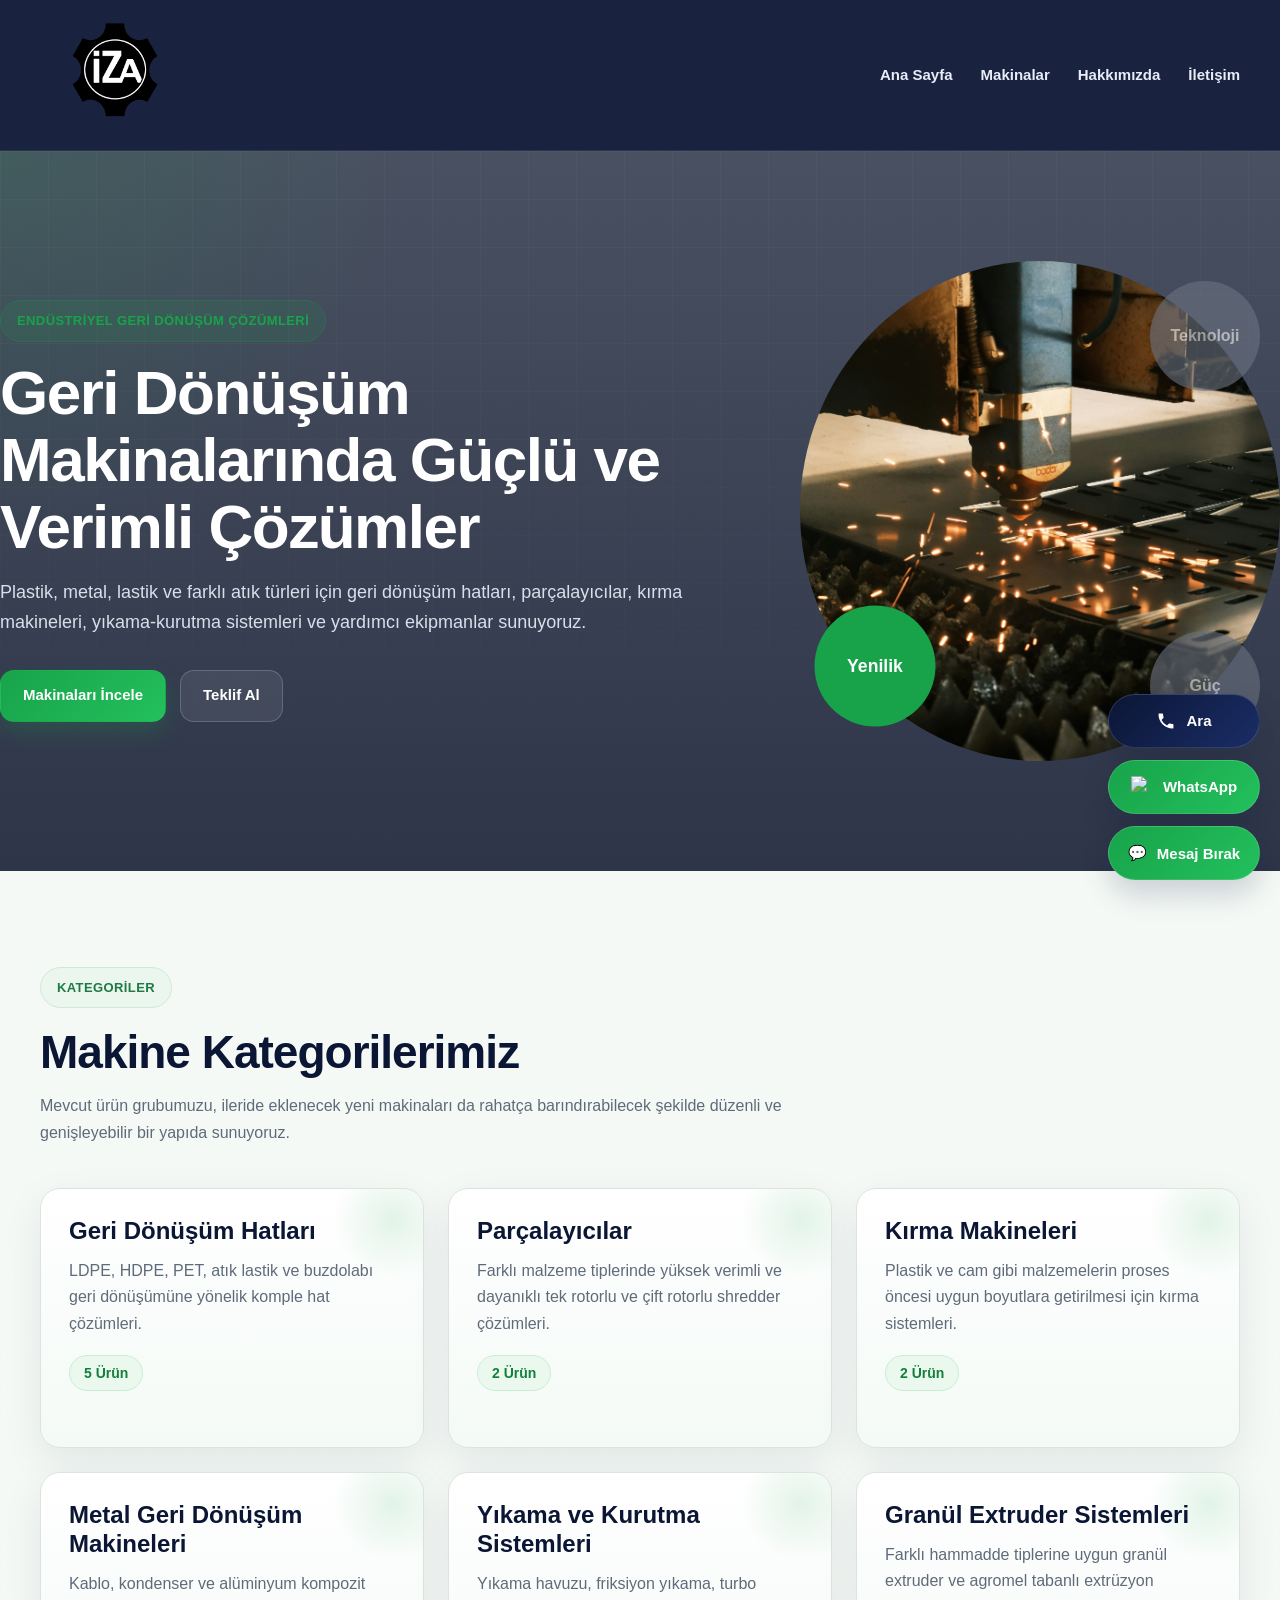
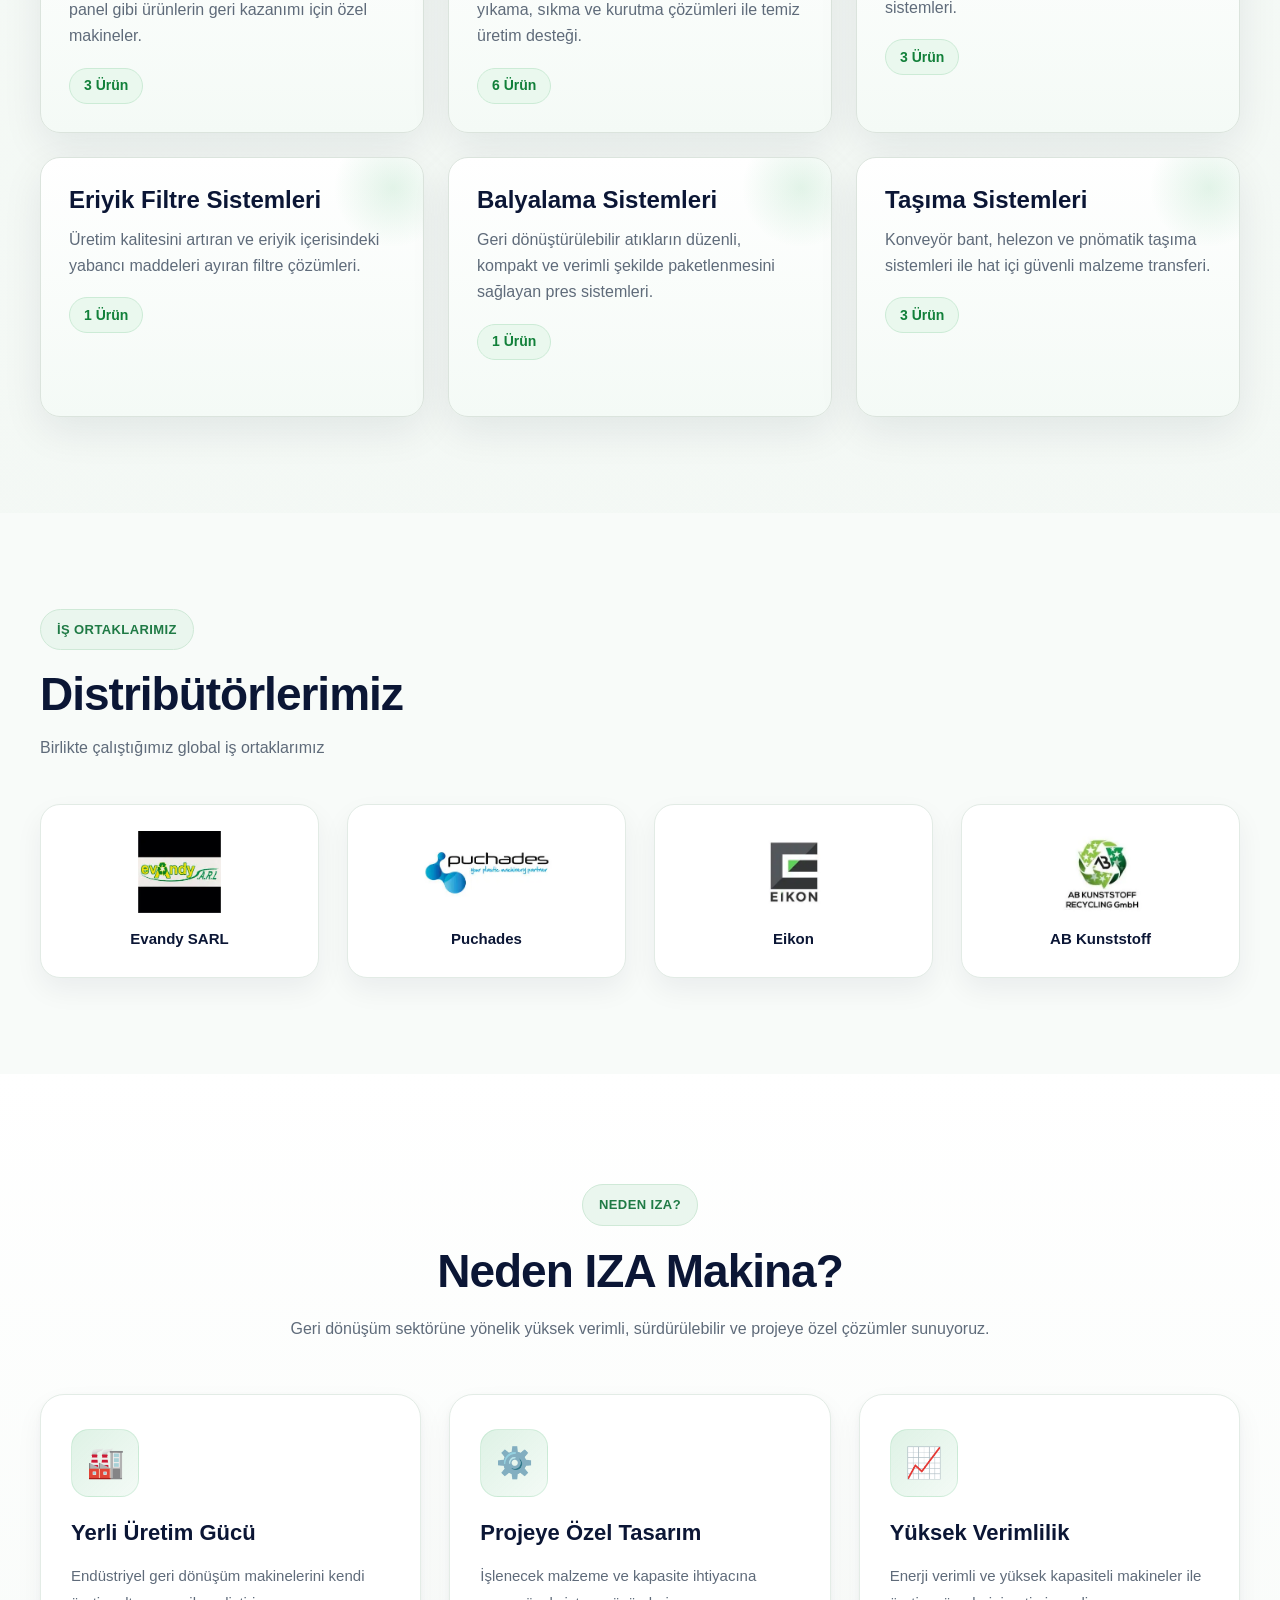
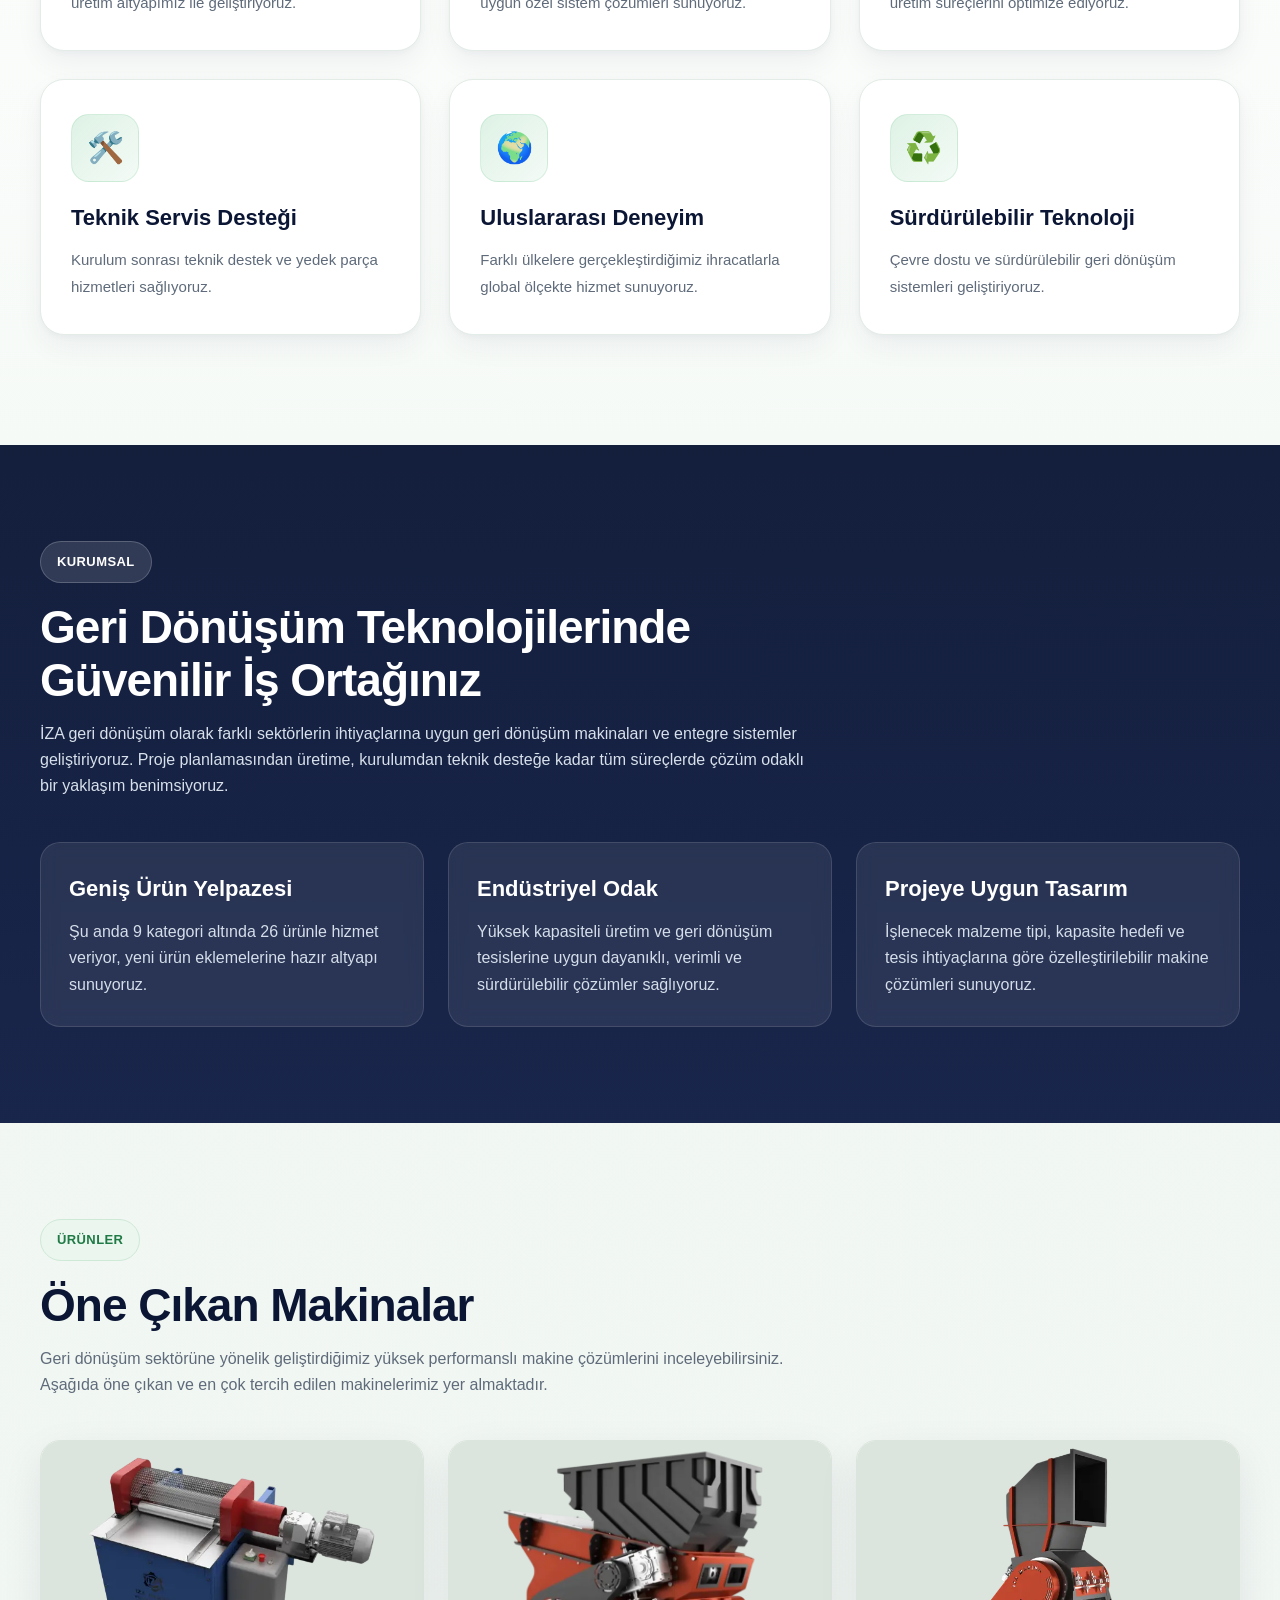
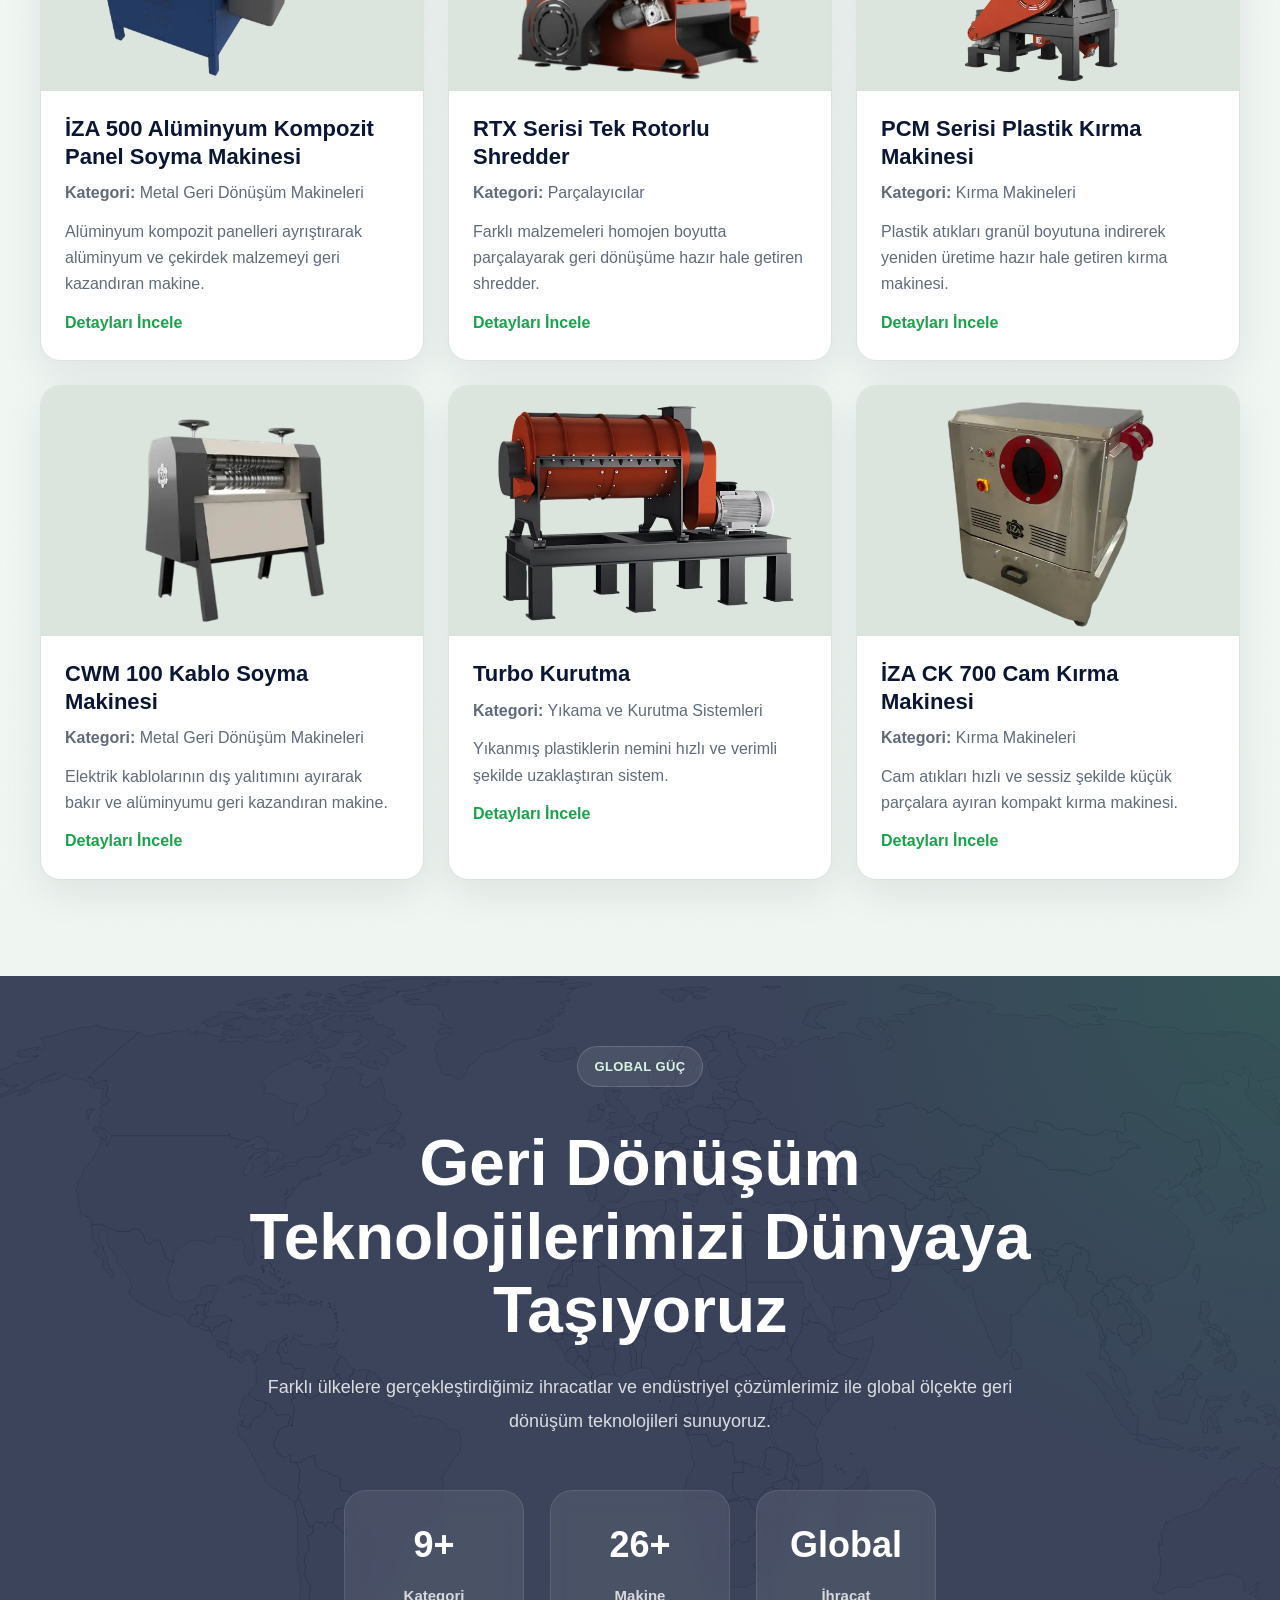
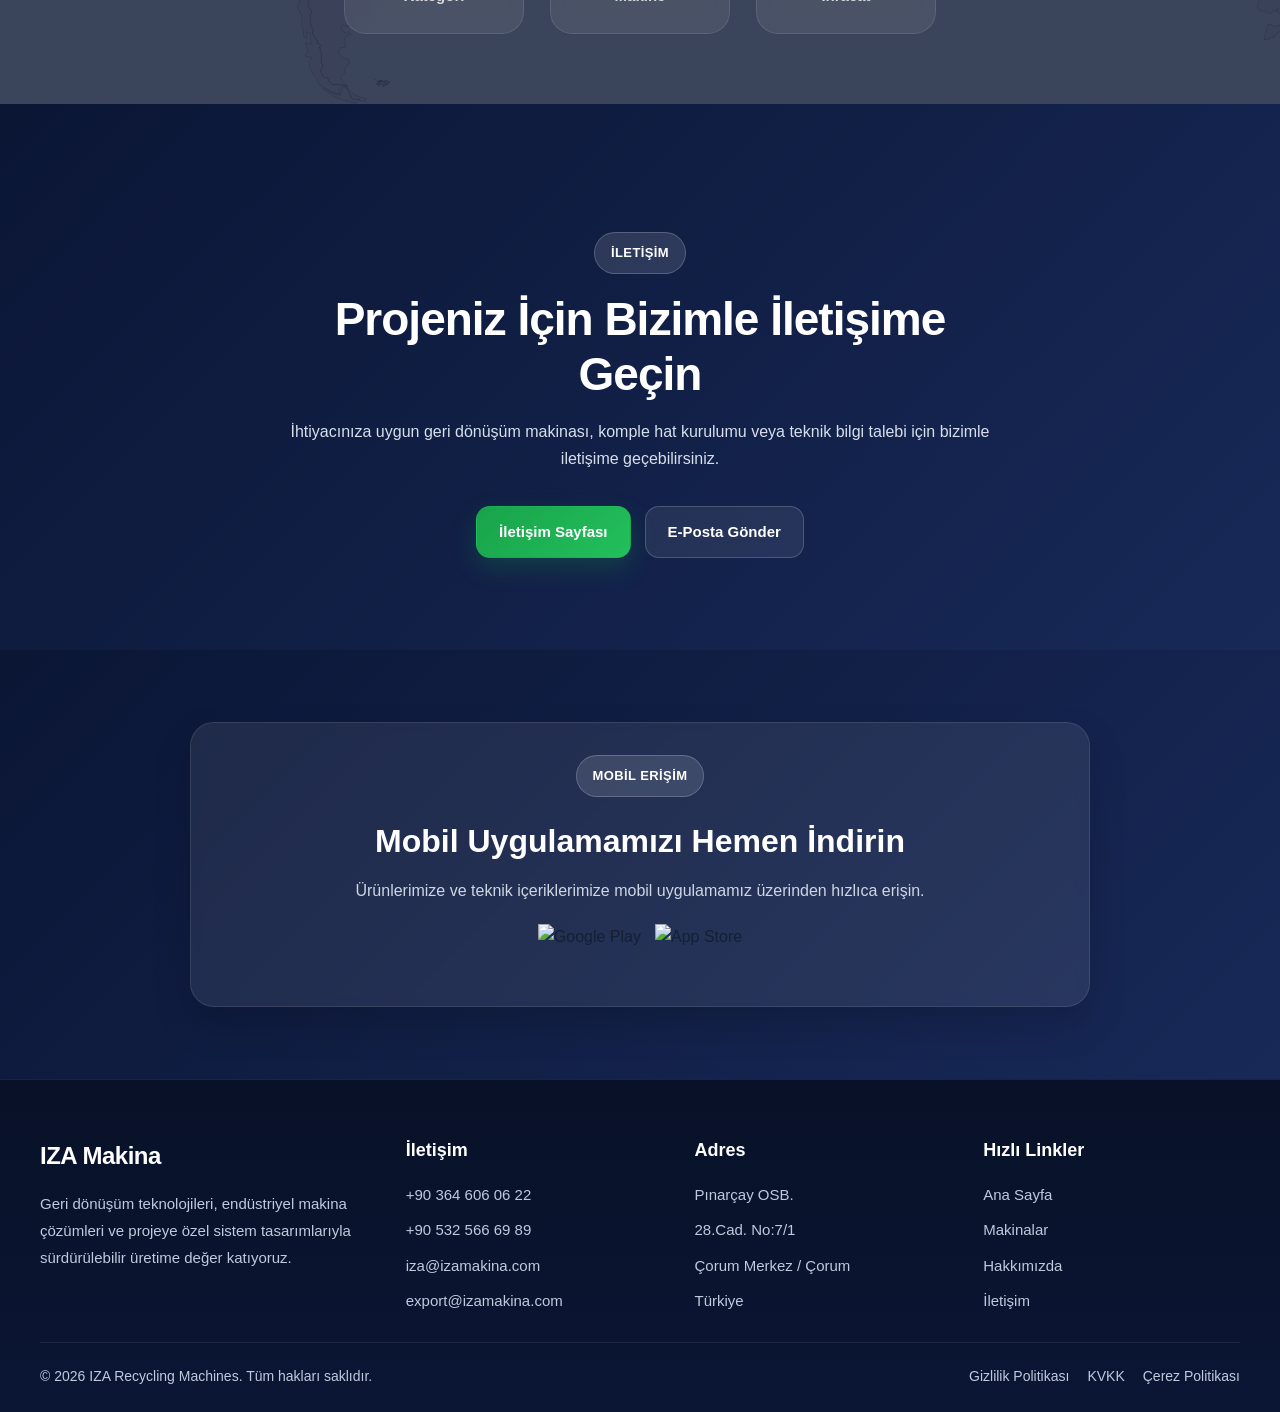
==== commit 54f2a67a: "1.1 Güncelleme" ====
--- a/index.html
+++ b/index.html
@@ -12,585 +12,612 @@
 </head>
 <body>
 
-  <header class="header">
+<div id="site-header"></div>
+
+<main>
+  <section class="hero">
+    <div class="container hero-content">
+      <span class="hero-badge">Endüstriyel Geri Dönüşüm Çözümleri</span>
+      <h1>Geri Dönüşüm Makinalarında Güçlü ve Verimli Çözümler</h1>
+      <p>
+        Plastik, metal, lastik ve farklı atık türleri için geri dönüşüm hatları,
+        parçalayıcılar, kırma makineleri, yıkama-kurutma sistemleri ve yardımcı ekipmanlar sunuyoruz.
+      </p>
+
+      <div class="hero-actions">
+        <a href="#kategoriler" class="btn btn-primary">Makinaları İncele</a>
+        <a href="pages/contact.html" class="btn btn-secondary">Teklif Al</a>
+      </div>
+    </div>
+
+    <div class="hero-right">
+      <div class="hero-slider">
+        <img src="assets/images/HeaderPhotos/Teknoloji.jpg" class="active">
+        <img src="assets/images/HeaderPhotos/Yenilik.jpg">
+        <img src="assets/images/HeaderPhotos/Guc.jpg">
+      </div>
+
+      <div class="hero-badges">
+        <div class="badge badge-1" data-index="0">Teknoloji</div>
+        <div class="badge badge-2" data-index="1">Yenilik</div>
+        <div class="badge badge-3" data-index="2">Güç</div>
+      </div>
+    </div>
+  </section>
+
+  <section class="categories" id="kategoriler">
     <div class="container">
-      <a href="index.html" class="logo">
-        <img src="assets/images/izaLogo.png" alt="IZA Recycling Logo">
-      </a>
-
-<nav class="nav">
-  <a href="index.html">Ana Sayfa</a>
-
-  <div class="nav-dropdown">
-    <a href="#kategoriler" class="nav-dropdown-toggle">Makinalar</a>
-    <div class="nav-dropdown-menu">
-      <a href="pages/category.html?category=geri-donusum-hatlari">Geri Dönüşüm Hatları</a>
-      <a href="pages/category.html?category=parcalayicilar">Parçalayıcılar</a>
-      <a href="pages/category.html?category=kirma-makineleri">Kırma Makineleri</a>
-      <a href="pages/category.html?category=metal-geri-donusum-makineleri">Metal Geri Dönüşüm Makineleri</a>
-      <a href="pages/category.html?category=yikama-ve-kurutma-sistemleri">Yıkama ve Kurutma Sistemleri</a>
-      <a href="pages/category.html?category=ekstruzyon-sistemleri">Granül Extruder Sistemleri</a>
-      <a href="pages/category.html?category=elek-degistirici-sistemler">Eriyik Filtre Sistemleri</a>
-      <a href="pages/category.html?category=balyalama-sistemleri">Balyalama Sistemleri</a>
-      <a href="pages/category.html?category=tasima-sistemleri">Taşıma Sistemleri</a>
-    </div>
+      <div class="section-heading section-heading-left">
+        <span class="section-label">Kategoriler</span>
+        <h2>Makine Kategorilerimiz</h2>
+        <p>
+          Mevcut ürün grubumuzu, ileride eklenecek yeni makinaları da rahatça barındırabilecek
+          şekilde düzenli ve genişleyebilir bir yapıda sunuyoruz.
+        </p>
+      </div>
+
+      <div class="category-grid">
+        <article class="category-card category-card-advanced">
+          <div class="category-card-front">
+            <h3>Geri Dönüşüm Hatları</h3>
+            <p>
+              LDPE, HDPE, PET, atık lastik ve buzdolabı geri dönüşümüne yönelik komple hat çözümleri.
+            </p>
+            <span class="category-count">5 Ürün</span>
+          </div>
+
+          <div class="category-card-hover">
+            <div class="hover-grid">
+              <div class="hover-item">
+                <img src="assets/images/Makineler/GeriDonusumHatlari/LDPEGeriDonusumHatti.webp" alt="LDPE Hattı">
+                <span>LDPE Hattı</span>
+              </div>
+              <div class="hover-item">
+                <img src="assets/images/Makineler/GeriDonusumHatlari/HDPEGeriDonusumHatti.webp" alt="HDPE Hattı">
+                <span>HDPE Hattı</span>
+              </div>
+              <div class="hover-item">
+                <img src="assets/images/Makineler/GeriDonusumHatlari/PETGeriDonusumHatti.webp" alt="PET Hattı">
+                <span>PET Hattı</span>
+              </div>
+              <div class="hover-item">
+                <img src="assets/images/Makineler/GeriDonusumHatlari/lastikgeridonusumhatti.webp" alt="Atık Lastik">
+                <span>Atık Lastik</span>
+              </div>
+            </div>
+
+            <div class="hover-center">
+              <span>+1 Ürün Daha</span>
+              <a href="pages/category.html?category=geri-donusum-hatlari" class="hover-link">Tümünü İncele</a>
+            </div>
+          </div>
+        </article>
+
+        <article class="category-card category-card-advanced">
+          <div class="category-card-front">
+            <h3>Parçalayıcılar</h3>
+            <p>
+              Farklı malzeme tiplerinde yüksek verimli ve dayanıklı tek rotorlu ve çift rotorlu shredder çözümleri.
+            </p>
+            <span class="category-count">2 Ürün</span>
+          </div>
+
+          <div class="category-card-hover">
+            <div class="hover-grid">
+              <div class="hover-item">
+                <img src="assets/images/Makineler/Shredder/RTXSerisiTekRotorluShredder/RTXSerisiTekRotorluShredder.webp" alt="Tek Rotorlu">
+                <span>Tek Rotorlu</span>
+              </div>
+              <div class="hover-item">
+                <img src="assets/images/Makineler/Shredder/SHDSerisiCiftRotorluShredder/SHDSerisiCiftRotorluShredder.webp" alt="Çift Rotorlu">
+                <span>Çift Rotorlu</span>
+              </div>
+              <div class="hover-item empty"></div>
+              <div class="hover-item empty"></div>
+            </div>
+
+            <div class="hover-center">
+              <span>Parçalayıcı Çözümleri</span>
+              <a href="pages/category.html?category=parcalayicilar" class="hover-link">Tümünü İncele</a>
+            </div>
+          </div>
+        </article>
+
+        <article class="category-card category-card-advanced">
+          <div class="category-card-front">
+            <h3>Kırma Makineleri</h3>
+            <p>
+              Plastik ve cam gibi malzemelerin proses öncesi uygun boyutlara getirilmesi için kırma sistemleri.
+            </p>
+            <span class="category-count">2 Ürün</span>
+          </div>
+
+          <div class="category-card-hover">
+            <div class="hover-grid">
+              <div class="hover-item">
+                <img src="assets/images/Makineler/KirmaMakineleri/PCMSerisiPlastikKirmaMakinesi/PCMSerisiPlastikKirmaMakinesi.webp" alt="Plastik Kırma">
+                <span>Plastik Kırma</span>
+              </div>
+              <div class="hover-item">
+                <img src="assets/images/Makineler/KirmaMakineleri/IZACK700/IZACK700.webp" alt="Cam Kırma">
+                <span>Cam Kırma</span>
+              </div>
+              <div class="hover-item empty"></div>
+              <div class="hover-item empty"></div>
+            </div>
+
+            <div class="hover-center">
+              <span>Kırma Sistemleri</span>
+              <a href="pages/category.html?category=kirma-makineleri" class="hover-link">Tümünü İncele</a>
+            </div>
+          </div>
+        </article>
+
+        <article class="category-card category-card-advanced">
+          <div class="category-card-front">
+            <h3>Metal Geri Dönüşüm Makineleri</h3>
+            <p>
+              Kablo, kondenser ve alüminyum kompozit panel gibi ürünlerin geri kazanımı için özel makineler.
+            </p>
+            <span class="category-count">3 Ürün</span>
+          </div>
+
+          <div class="category-card-hover">
+            <div class="hover-grid">
+              <div class="hover-item">
+                <img src="assets/images/Makineler/MetalGeriDonusumMakineleri/IZA500AluminyumKompozitPanelSoymaMakinesi/IZA500AluminyumKompozitPanelSoymaMakinesi.webp" alt="IZA 500">
+                <span>IZA 500</span>
+              </div>
+              <div class="hover-item">
+                <img src="assets/images/Makineler/MetalGeriDonusumMakineleri/CDS1200/CDS1200.webp" alt="CDS-1200">
+                <span>CDS-1200</span>
+              </div>
+              <div class="hover-item">
+                <img src="assets/images/Makineler/MetalGeriDonusumMakineleri/CWM100/CWM100.webp" alt="CWM-100">
+                <span>CWM-100</span>
+              </div>
+              <div class="hover-item empty"></div>
+            </div>
+
+            <div class="hover-center">
+              <span>Metal Geri Kazanım</span>
+              <a href="pages/category.html?category=metal-geri-donusum-makineleri" class="hover-link">Tümünü İncele</a>
+            </div>
+          </div>
+        </article>
+
+        <article class="category-card category-card-advanced">
+          <div class="category-card-front">
+            <h3>Yıkama ve Kurutma Sistemleri</h3>
+            <p>
+              Yıkama havuzu, friksiyon yıkama, turbo yıkama, sıkma ve kurutma çözümleri ile temiz üretim desteği.
+            </p>
+            <span class="category-count">6 Ürün</span>
+          </div>
+
+          <div class="category-card-hover">
+            <div class="hover-grid">
+              <div class="hover-item">
+                <img src="assets/images/Makineler/YikamaveKurutmaSistemleri/yataysikma/yataysikma.webp" alt="Yatay Sıkma">
+                <span>Yatay Sıkma</span>
+              </div>
+              <div class="hover-item">
+                <img src="assets/images/Makineler/YikamaveKurutmaSistemleri/yikamahavuzu/yikamahavuzu.webp" alt="Yıkama Havuzu">
+                <span>Yıkama Havuzu</span>
+              </div>
+              <div class="hover-item">
+                <img src="assets/images/Makineler/YikamaveKurutmaSistemleri/FriksiyonYikama/FriksiyonYikama.webp" alt="Friksiyon">
+                <span>Friksiyon</span>
+              </div>
+              <div class="hover-item">
+                <img src="assets/images/Makineler/YikamaveKurutmaSistemleri/turbokurutma/turbokurutma.webp" alt="Turbo Kurutma">
+                <span>Turbo Kurutma</span>
+              </div>
+            </div>
+
+            <div class="hover-center">
+              <span>+2 Ürün Daha</span>
+              <a href="pages/category.html?category=yikama-ve-kurutma-sistemleri" class="hover-link">Tümünü İncele</a>
+            </div>
+          </div>
+        </article>
+
+        <article class="category-card category-card-advanced">
+          <div class="category-card-front">
+            <h3>Granül Extruder Sistemleri</h3>
+            <p>
+              Farklı hammadde tiplerine uygun granül extruder ve agromel tabanlı extrüzyon sistemleri.
+            </p>
+            <span class="category-count">3 Ürün</span>
+          </div>
+
+          <div class="category-card-hover">
+            <div class="hover-grid">
+              <div class="hover-item">
+                <img src="assets/images/Makineler/GranulExtruderSistemleri/Agromel/Agromel.webp" alt="Agromel">
+                <span>Agromel</span>
+              </div>
+              <div class="hover-item">
+                <img src="assets/images/Makineler/GranulExtruderSistemleri/AgromelEx/AgromelEx.webp" alt="AgromelEx">
+                <span>AgromelEx</span>
+              </div>
+              <div class="hover-item">
+                <img src="assets/images/Makineler/GranulExtruderSistemleri/yandanbeslemeliekstruder/yandanbeslemeliekstruder.webp" alt="Extruder">
+                <span>Extruder</span>
+              </div>
+              <div class="hover-item empty"></div>
+            </div>
+
+            <div class="hover-center">
+              <span>Extruder Sistemleri</span>
+              <a href="pages/category.html?category=ekstruzyon-sistemleri" class="hover-link">Tümünü İncele</a>
+            </div>
+          </div>
+        </article>
+
+        <article class="category-card category-card-advanced">
+          <div class="category-card-front">
+            <h3>Eriyik Filtre Sistemleri</h3>
+            <p>
+              Üretim kalitesini artıran ve eriyik içerisindeki yabancı maddeleri ayıran filtre çözümleri.
+            </p>
+            <span class="category-count">1 Ürün</span>
+          </div>
+
+          <div class="category-card-hover">
+            <div class="hover-grid">
+              <div class="hover-item">
+                <img src="assets/images/Makineler/EriyikFiltreleri/TekPlakaliElekDegistirici/TekPlakaliElekDegistirici.webp" alt="Tek Plakalı">
+                <span>Tek Plakalı</span>
+              </div>
+              <div class="hover-item empty"></div>
+              <div class="hover-item empty"></div>
+              <div class="hover-item empty"></div>
+            </div>
+
+            <div class="hover-center">
+              <span>Filtre Sistemleri</span>
+              <a href="pages/category.html?category=elek-degistirici-sistemler" class="hover-link">Tümünü İncele</a>
+            </div>
+          </div>
+        </article>
+
+        <article class="category-card category-card-advanced">
+          <div class="category-card-front">
+            <h3>Balyalama Sistemleri</h3>
+            <p>
+              Geri dönüştürülebilir atıkların düzenli, kompakt ve verimli şekilde paketlenmesini sağlayan pres sistemleri.
+            </p>
+            <span class="category-count">1 Ürün</span>
+          </div>
+
+          <div class="category-card-hover">
+            <div class="hover-grid">
+              <div class="hover-item">
+                <img src="assets/images/Makineler/Balyalama/IZAHPSerisiHidrolikPres/IZAHPSerisiHidrolikPres.webp" alt="Balya Pres">
+                <span>Balya Pres</span>
+              </div>
+              <div class="hover-item empty"></div>
+              <div class="hover-item empty"></div>
+              <div class="hover-item empty"></div>
+            </div>
+
+            <div class="hover-center">
+              <span>Balyalama Çözümleri</span>
+              <a href="pages/category.html?category=balyalama-sistemleri" class="hover-link">Tümünü İncele</a>
+            </div>
+          </div>
+        </article>
+
+        <article class="category-card category-card-advanced">
+          <div class="category-card-front">
+            <h3>Taşıma Sistemleri</h3>
+            <p>
+              Konveyör bant, helezon ve pnömatik taşıma sistemleri ile hat içi güvenli malzeme transferi.
+            </p>
+            <span class="category-count">3 Ürün</span>
+          </div>
+
+          <div class="category-card-hover">
+            <div class="hover-grid">
+              <div class="hover-item">
+                <img src="assets/images/Makineler/TasimaSistemleri/KonveyorBantlar/KonveyorBantlar.webp" alt="Konveyör Bant">
+                <span>Konveyör Bant</span>
+              </div>
+              <div class="hover-item">
+                <img src="assets/images/Makineler/TasimaSistemleri/HelezonKonveyorler/HelezonKonveyorler.webp" alt="Helezon">
+                <span>Helezon</span>
+              </div>
+              <div class="hover-item">
+                <img src="assets/images/Makineler/TasimaSistemleri/PnomatikTasimaSistemleri/PnomatikTasimaSistemleri.webp" alt="Pnömatik">
+                <span>Pnömatik</span>
+              </div>
+              <div class="hover-item empty"></div>
+            </div>
+
+            <div class="hover-center">
+              <span>Taşıma Çözümleri</span>
+              <a href="pages/category.html?category=tasima-sistemleri" class="hover-link">Tümünü İncele</a>
+            </div>
+          </div>
+        </article>
+      </div>
+    </div>
+  </section>
+
+  <section class="partners">
+    <div class="container">
+      <div class="section-heading section-heading-left">
+        <span class="section-label">İş Ortaklarımız</span>
+        <h2>Distribütörlerimiz</h2>
+        <p>Birlikte çalıştığımız global iş ortaklarımız</p>
+      </div>
+
+      <div class="partners-slider" id="partners-slider">
+        <div class="partners-track" id="partners-track">
+          <a href="https://www.facebook.com/p/Evandy-SARL-100064145077586/" target="_blank" class="partner-item">
+            <img src="assets/images/distribütors/EvandySARL.webp" alt="Evandy SARL">
+            <span>Evandy SARL</span>
+          </a>
+
+          <a href="https://jpuchades.com/en/contact-en/" target="_blank" class="partner-item">
+            <img src="assets/images/distribütors/puchades.webp" alt="Puchades">
+            <span>Puchades</span>
+          </a>
+
+          <a href="https://eikon.group/" target="_blank" class="partner-item">
+            <img src="assets/images/distribütors/EikonLogo.webp" alt="Eikon">
+            <span>Eikon</span>
+          </a>
+
+          <a href="https://www.abkunststoff.de/" target="_blank" class="partner-item">
+            <img src="assets/images/distribütors/abKunststoffLogo.webp" alt="AB Kunststoff">
+            <span>AB Kunststoff</span>
+          </a>
+        </div>
+      </div>
+    </div>
+  </section>
+
+  <section class="why-iza-section">
+  <div class="container">
+
+    <div class="section-heading section-heading-center">
+      <span class="section-label">Neden IZA?</span>
+      <h2>Neden IZA Makina?</h2>
+      <p>
+        Geri dönüşüm sektörüne yönelik yüksek verimli, sürdürülebilir ve projeye özel çözümler sunuyoruz.
+      </p>
+    </div>
+
+    <div class="why-iza-grid">
+
+      <div class="why-iza-card">
+        <div class="why-iza-icon">🏭</div>
+        <h3>Yerli Üretim Gücü</h3>
+        <p>
+          Endüstriyel geri dönüşüm makinelerini kendi üretim altyapımız ile geliştiriyoruz.
+        </p>
+      </div>
+
+      <div class="why-iza-card">
+        <div class="why-iza-icon">⚙️</div>
+        <h3>Projeye Özel Tasarım</h3>
+        <p>
+          İşlenecek malzeme ve kapasite ihtiyacına uygun özel sistem çözümleri sunuyoruz.
+        </p>
+      </div>
+
+      <div class="why-iza-card">
+        <div class="why-iza-icon">📈</div>
+        <h3>Yüksek Verimlilik</h3>
+        <p>
+          Enerji verimli ve yüksek kapasiteli makineler ile üretim süreçlerini optimize ediyoruz.
+        </p>
+      </div>
+
+      <div class="why-iza-card">
+        <div class="why-iza-icon">🛠️</div>
+        <h3>Teknik Servis Desteği</h3>
+        <p>
+          Kurulum sonrası teknik destek ve yedek parça hizmetleri sağlıyoruz.
+        </p>
+      </div>
+
+      <div class="why-iza-card">
+        <div class="why-iza-icon">🌍</div>
+        <h3>Uluslararası Deneyim</h3>
+        <p>
+          Farklı ülkelere gerçekleştirdiğimiz ihracatlarla global ölçekte hizmet sunuyoruz.
+        </p>
+      </div>
+
+      <div class="why-iza-card">
+        <div class="why-iza-icon">♻️</div>
+        <h3>Sürdürülebilir Teknoloji</h3>
+        <p>
+          Çevre dostu ve sürdürülebilir geri dönüşüm sistemleri geliştiriyoruz.
+        </p>
+      </div>
+
+    </div>
+
   </div>
-
-  <a href="pages/about.html">Hakkımızda</a>
-  <a href="pages/contact.html">İletişim</a>
-</nav>
-    </div>
-  </header>
-
-  <main>
-    <section class="hero">
-      <div class="container hero-content">
-        <span class="hero-badge">Endüstriyel Geri Dönüşüm Çözümleri</span>
-        <h1>Geri Dönüşüm Makinalarında Güçlü ve Verimli Çözümler</h1>
-        <p>
-          Plastik, metal, lastik ve farklı atık türleri için geri dönüşüm hatları,
-          parçalayıcılar, kırma makineleri, yıkama-kurutma sistemleri ve yardımcı ekipmanlar sunuyoruz.
-        </p>
-
-        <div class="hero-actions">
-          <a href="#kategoriler" class="btn btn-primary">Makinaları İncele</a>
-          <a href="pages/contact.html" class="btn btn-secondary">Teklif Al</a>
+</section>
+
+  <section class="about-preview" id="hakkimizda">
+    <div class="container">
+      <div class="section-heading section-heading-left">
+        <span class="section-label">Kurumsal</span>
+        <h2>Geri Dönüşüm Teknolojilerinde Güvenilir İş Ortağınız</h2>
+        <p>
+          İZA geri dönüşüm olarak farklı sektörlerin ihtiyaçlarına uygun geri dönüşüm makinaları ve
+          entegre sistemler geliştiriyoruz. Proje planlamasından üretime, kurulumdan teknik desteğe kadar
+          tüm süreçlerde çözüm odaklı bir yaklaşım benimsiyoruz.
+        </p>
+      </div>
+
+      <div class="about-features">
+        <div class="about-feature">
+          <h3>Geniş Ürün Yelpazesi</h3>
+          <p>Şu anda 9 kategori altında 26 ürünle hizmet veriyor, yeni ürün eklemelerine hazır altyapı sunuyoruz.</p>
         </div>
-      </div>
-
-      <div class="hero-right">
-  <div class="hero-slider">
-    <img src="assets/images/HeaderPhotos/Teknoloji.jpg" class="active">
-    <img src="assets/images/HeaderPhotos/Yenilik.jpg">
-    <img src="assets/images/HeaderPhotos/Guc.jpg">
+
+        <div class="about-feature">
+          <h3>Endüstriyel Odak</h3>
+          <p>Yüksek kapasiteli üretim ve geri dönüşüm tesislerine uygun dayanıklı, verimli ve sürdürülebilir çözümler sağlıyoruz.</p>
+        </div>
+
+        <div class="about-feature">
+          <h3>Projeye Uygun Tasarım</h3>
+          <p>İşlenecek malzeme tipi, kapasite hedefi ve tesis ihtiyaçlarına göre özelleştirilebilir makine çözümleri sunuyoruz.</p>
+        </div>
+      </div>
+    </div>
+  </section>
+
+  <section class="products">
+    <div class="container">
+      <div class="section-heading section-heading-left">
+        <span class="section-label">Ürünler</span>
+        <h2>Öne Çıkan Makinalar</h2>
+        <p>
+          Geri dönüşüm sektörüne yönelik geliştirdiğimiz yüksek performanslı makine çözümlerini inceleyebilirsiniz.
+          Aşağıda öne çıkan ve en çok tercih edilen makinelerimiz yer almaktadır.
+        </p>
+      </div>
+
+      <div id="product-list" class="product-grid"></div>
+    </div>
+  </section>
+
+  <section class="global-banner-section">
+  <div class="global-banner-overlay"></div>
+
+  <div class="container global-banner-content">
+  
+    <span class="section-label global-label">
+      Global Güç
+    </span>
+
+    <h2>
+      Geri Dönüşüm Teknolojilerimizi Dünyaya Taşıyoruz
+    </h2>
+
+    <p>
+      Farklı ülkelere gerçekleştirdiğimiz ihracatlar ve endüstriyel çözümlerimiz ile
+      global ölçekte geri dönüşüm teknolojileri sunuyoruz.
+    </p>
+
+    <div class="global-stats">
+      <div class="global-stat">
+        <strong>9+</strong>
+        <span>Kategori</span>
+      </div>
+
+      <div class="global-stat">
+        <strong>26+</strong>
+        <span>Makine</span>
+      </div>
+
+      <div class="global-stat">
+        <strong>Global</strong>
+        <span>İhracat</span>
+      </div>
+    </div>
+
   </div>
-
-<div class="hero-badges">
-  <div class="badge badge-1" data-index="0">Teknoloji</div>
-  <div class="badge badge-2" data-index="1">Yenilik</div>
-  <div class="badge badge-3" data-index="2">Güç</div>
-</div>
-</div>
-    </section>
-
-    <section class="categories" id="kategoriler">
-      <div class="container">
-        <div class="section-heading section-heading-left">
-          <span class="section-label">Kategoriler</span>
-          <h2>Makine Kategorilerimiz</h2>
-          <p>
-            Mevcut ürün grubumuzu, ileride eklenecek yeni makinaları da rahatça barındırabilecek
-            şekilde düzenli ve genişleyebilir bir yapıda sunuyoruz.
-          </p>
+</section>
+
+  <section class="contact-preview" id="iletisim">
+    <div class="container">
+      <div class="section-heading section-heading-center">
+        <span class="section-label">İletişim</span>
+        <h2>Projeniz İçin Bizimle İletişime Geçin</h2>
+        <p>
+          İhtiyacınıza uygun geri dönüşüm makinası, komple hat kurulumu veya teknik bilgi talebi için bizimle iletişime geçebilirsiniz.
+        </p>
+      </div>
+
+      <div class="contact-actions contact-actions-centered">
+        <a href="pages/contact.html" class="btn btn-primary">İletişim Sayfası</a>
+        <a href="mailto:iza@izamakina.com" class="btn btn-secondary">E-Posta Gönder</a>
+      </div>
+    </div>
+  </section>
+
+  <section class="mobile-app-section">
+    <div class="container">
+      <div class="mobile-app-box">
+        <div class="mobile-app-text">
+          <span class="section-label">Mobil Erişim</span>
+          <h2>Mobil Uygulamamızı Hemen İndirin</h2>
+          <p>Ürünlerimize ve teknik içeriklerimize mobil uygulamamız üzerinden hızlıca erişin.</p>
+
+          <div class="store-buttons">
+            <a href="https://play.google.com/store/apps/details?id=com.izamacapp" target="_blank">
+              <img src="https://upload.wikimedia.org/wikipedia/commons/7/78/Google_Play_Store_badge_EN.svg" alt="Google Play">
+            </a>
+
+            <a href="#" target="_blank">
+              <img src="https://developer.apple.com/assets/elements/badges/download-on-the-app-store.svg" alt="App Store">
+            </a>
+          </div>
         </div>
-
-        <div class="category-grid">
-          <article class="category-card category-card-advanced">
-            <div class="category-card-front">
-              <h3>Geri Dönüşüm Hatları</h3>
-              <p>
-                LDPE, HDPE, PET, atık lastik ve buzdolabı geri dönüşümüne yönelik komple hat çözümleri.
-              </p>
-              <span class="category-count">5 Ürün</span>
-            </div>
-
-            <div class="category-card-hover">
-              <div class="hover-grid">
-                <div class="hover-item">
-                  <img src="assets/images/Makineler/GeriDonusumHatlari/LDPEGeriDonusumHatti.webp" alt="LDPE Hattı">
-                  <span>LDPE Hattı</span>
-                </div>
-                <div class="hover-item">
-                  <img src="assets/images/Makineler/GeriDonusumHatlari/HDPEGeriDonusumHatti.webp" alt="HDPE Hattı">
-                  <span>HDPE Hattı</span>
-                </div>
-                <div class="hover-item">
-                  <img src="assets/images/Makineler/GeriDonusumHatlari/PETGeriDonusumHatti.webp" alt="PET Hattı">
-                  <span>PET Hattı</span>
-                </div>
-                <div class="hover-item">
-                  <img src="assets/images/Makineler/GeriDonusumHatlari/lastikgeridonusumhatti.webp" alt="Atık Lastik">
-                  <span>Atık Lastik</span>
-                </div>
-              </div>
-
-              <div class="hover-center">
-                <span>+1 Ürün Daha</span>
-                <a href="pages/category.html?category=geri-donusum-hatlari" class="hover-link">Tümünü İncele</a>
-              </div>
-            </div>
-          </article>
-
-          <article class="category-card category-card-advanced">
-            <div class="category-card-front">
-              <h3>Parçalayıcılar</h3>
-              <p>
-                Farklı malzeme tiplerinde yüksek verimli ve dayanıklı tek rotorlu ve çift rotorlu shredder çözümleri.
-              </p>
-              <span class="category-count">2 Ürün</span>
-            </div>
-
-            <div class="category-card-hover">
-              <div class="hover-grid">
-                <div class="hover-item">
-                  <img src="assets/images/Makineler/Shredder/RTXSerisiTekRotorluShredder/RTXSerisiTekRotorluShredder.webp" alt="Tek Rotorlu">
-                  <span>Tek Rotorlu</span>
-                </div>
-                <div class="hover-item">
-                  <img src="assets/images/Makineler/Shredder/SHDSerisiCiftRotorluShredder/SHDSerisiCiftRotorluShredder.webp" alt="Çift Rotorlu">
-                  <span>Çift Rotorlu</span>
-                </div>
-                <div class="hover-item empty"></div>
-                <div class="hover-item empty"></div>
-              </div>
-
-              <div class="hover-center">
-                <span>Parçalayıcı Çözümleri</span>
-                <a href="pages/category.html?category=parcalayicilar" class="hover-link">Tümünü İncele</a>
-              </div>
-            </div>
-          </article>
-
-          <article class="category-card category-card-advanced">
-            <div class="category-card-front">
-              <h3>Kırma Makineleri</h3>
-              <p>
-                Plastik ve cam gibi malzemelerin proses öncesi uygun boyutlara getirilmesi için kırma sistemleri.
-              </p>
-              <span class="category-count">2 Ürün</span>
-            </div>
-
-            <div class="category-card-hover">
-              <div class="hover-grid">
-                <div class="hover-item">
-                  <img src="assets/images/Makineler/KirmaMakineleri/PCMSerisiPlastikKirmaMakinesi/PCMSerisiPlastikKirmaMakinesi.webp" alt="Plastik Kırma">
-                  <span>Plastik Kırma</span>
-                </div>
-                <div class="hover-item">
-                  <img src="assets/images/Makineler/KirmaMakineleri/IZACK700/IZACK700.webp" alt="Cam Kırma">
-                  <span>Cam Kırma</span>
-                </div>
-                <div class="hover-item empty"></div>
-                <div class="hover-item empty"></div>
-              </div>
-
-              <div class="hover-center">
-                <span>Kırma Sistemleri</span>
-                <a href="pages/category.html?category=kirma-makineleri" class="hover-link">Tümünü İncele</a>
-              </div>
-            </div>
-          </article>
-
-          <article class="category-card category-card-advanced">
-            <div class="category-card-front">
-              <h3>Metal Geri Dönüşüm Makineleri</h3>
-              <p>
-                Kablo, kondenser ve alüminyum kompozit panel gibi ürünlerin geri kazanımı için özel makineler.
-              </p>
-              <span class="category-count">3 Ürün</span>
-            </div>
-
-            <div class="category-card-hover">
-              <div class="hover-grid">
-                <div class="hover-item">
-                  <img src="assets/images/Makineler/MetalGeriDonusumMakineleri/IZA500AluminyumKompozitPanelSoymaMakinesi/IZA500AluminyumKompozitPanelSoymaMakinesi.webp" alt="IZA 500">
-                  <span>IZA 500</span>
-                </div>
-                <div class="hover-item">
-                  <img src="assets/images/Makineler/MetalGeriDonusumMakineleri/CDS1200/CDS1200.webp" alt="CDS-1200">
-                  <span>CDS-1200</span>
-                </div>
-                <div class="hover-item">
-                  <img src="assets/images/Makineler/MetalGeriDonusumMakineleri/CWM100/CWM100.webp" alt="CWM-100">
-                  <span>CWM-100</span>
-                </div>
-                <div class="hover-item empty"></div>
-              </div>
-
-              <div class="hover-center">
-                <span>Metal Geri Kazanım</span>
-                <a href="pages/category.html?category=metal-geri-donusum-makineleri" class="hover-link">Tümünü İncele</a>
-              </div>
-            </div>
-          </article>
-
-          <article class="category-card category-card-advanced">
-            <div class="category-card-front">
-              <h3>Yıkama ve Kurutma Sistemleri</h3>
-              <p>
-                Yıkama havuzu, friksiyon yıkama, turbo yıkama, sıkma ve kurutma çözümleri ile temiz üretim desteği.
-              </p>
-              <span class="category-count">6 Ürün</span>
-            </div>
-
-            <div class="category-card-hover">
-              <div class="hover-grid">
-                <div class="hover-item">
-                  <img src="assets/images/Makineler/YikamaveKurutmaSistemleri/yataysikma/yataysikma.webp" alt="Yatay Sıkma">
-                  <span>Yatay Sıkma</span>
-                </div>
-                <div class="hover-item">
-                  <img src="assets/images/Makineler/YikamaveKurutmaSistemleri/yikamahavuzu/yikamahavuzu.webp" alt="Yıkama Havuzu">
-                  <span>Yıkama Havuzu</span>
-                </div>
-                <div class="hover-item">
-                  <img src="assets/images/Makineler/YikamaveKurutmaSistemleri/FriksiyonYikama/FriksiyonYikama.webp" alt="Friksiyon">
-                  <span>Friksiyon</span>
-                </div>
-                <div class="hover-item">
-                  <img src="assets/images/Makineler/YikamaveKurutmaSistemleri/turbokurutma/turbokurutma.webp" alt="Turbo Kurutma">
-                  <span>Turbo Kurutma</span>
-                </div>
-              </div>
-
-              <div class="hover-center">
-                <span>+2 Ürün Daha</span>
-                <a href="pages/category.html?category=yikama-ve-kurutma-sistemleri" class="hover-link">Tümünü İncele</a>
-              </div>
-            </div>
-          </article>
-
-          <article class="category-card category-card-advanced">
-            <div class="category-card-front">
-              <h3>Granül Extruder Sistemleri</h3>
-              <p>
-                Farklı hammadde tiplerine uygun granül extruder ve agromel tabanlı extrüzyon sistemleri.
-              </p>
-              <span class="category-count">3 Ürün</span>
-            </div>
-
-            <div class="category-card-hover">
-              <div class="hover-grid">
-                <div class="hover-item">
-                  <img src="assets/images/Makineler/GranulExtruderSistemleri/Agromel/Agromel.webp" alt="Agromel">
-                  <span>Agromel</span>
-                </div>
-                <div class="hover-item">
-                  <img src="assets/images/Makineler/GranulExtruderSistemleri/AgromelEx/AgromelEx.webp" alt="AgromelEx">
-                  <span>AgromelEx</span>
-                </div>
-                <div class="hover-item">
-                  <img src="assets/images/Makineler/GranulExtruderSistemleri/yandanbeslemeliekstruder/yandanbeslemeliekstruder.webp" alt="Extruder">
-                  <span>Extruder</span>
-                </div>
-                <div class="hover-item empty"></div>
-              </div>
-
-              <div class="hover-center">
-                <span>Extruder Sistemleri</span>
-                <a href="pages/category.html?category=ekstruzyon-sistemleri" class="hover-link">Tümünü İncele</a>
-              </div>
-            </div>
-          </article>
-
-          <article class="category-card category-card-advanced">
-            <div class="category-card-front">
-              <h3>Eriyik Filtre Sistemleri</h3>
-              <p>
-                Üretim kalitesini artıran ve eriyik içerisindeki yabancı maddeleri ayıran filtre çözümleri.
-              </p>
-              <span class="category-count">1 Ürün</span>
-            </div>
-
-            <div class="category-card-hover">
-              <div class="hover-grid">
-                <div class="hover-item">
-                  <img src="assets/images/Makineler/EriyikFiltreleri/TekPlakaliElekDegistirici/TekPlakaliElekDegistirici.webp" alt="Tek Plakalı">
-                  <span>Tek Plakalı</span>
-                </div>
-                <div class="hover-item empty"></div>
-                <div class="hover-item empty"></div>
-                <div class="hover-item empty"></div>
-              </div>
-
-              <div class="hover-center">
-                <span>Filtre Sistemleri</span>
-                <a href="pages/category.html?category=elek-degistirici-sistemler" class="hover-link">Tümünü İncele</a>
-              </div>
-            </div>
-          </article>
-
-          <article class="category-card category-card-advanced">
-            <div class="category-card-front">
-              <h3>Balyalama Sistemleri</h3>
-              <p>
-                Geri dönüştürülebilir atıkların düzenli, kompakt ve verimli şekilde paketlenmesini sağlayan pres sistemleri.
-              </p>
-              <span class="category-count">1 Ürün</span>
-            </div>
-
-            <div class="category-card-hover">
-              <div class="hover-grid">
-                <div class="hover-item">
-                  <img src="assets/images/Makineler/Balyalama/IZAHPSerisiHidrolikPres/IZAHPSerisiHidrolikPres.webp" alt="Balya Pres">
-                  <span>Balya Pres</span>
-                </div>
-                <div class="hover-item empty"></div>
-                <div class="hover-item empty"></div>
-                <div class="hover-item empty"></div>
-              </div>
-
-              <div class="hover-center">
-                <span>Balyalama Çözümleri</span>
-                <a href="pages/category.html?category=balyalama-sistemleri" class="hover-link">Tümünü İncele</a>
-              </div>
-            </div>
-          </article>
-
-          <article class="category-card category-card-advanced">
-            <div class="category-card-front">
-              <h3>Taşıma Sistemleri</h3>
-              <p>
-                Konveyör bant, helezon ve pnömatik taşıma sistemleri ile hat içi güvenli malzeme transferi.
-              </p>
-              <span class="category-count">3 Ürün</span>
-            </div>
-
-            <div class="category-card-hover">
-              <div class="hover-grid">
-                <div class="hover-item">
-                  <img src="assets/images/Makineler/TasimaSistemleri/KonveyorBantlar/KonveyorBantlar.webp" alt="Konveyör Bant">
-                  <span>Konveyör Bant</span>
-                </div>
-                <div class="hover-item">
-                  <img src="assets/images/Makineler/TasimaSistemleri/HelezonKonveyorler/HelezonKonveyorler.webp" alt="Helezon">
-                  <span>Helezon</span>
-                </div>
-                <div class="hover-item">
-                  <img src="assets/images/Makineler/TasimaSistemleri/PnomatikTasimaSistemleri/PnomatikTasimaSistemleri.webp" alt="Pnömatik">
-                  <span>Pnömatik</span>
-                </div>
-                <div class="hover-item empty"></div>
-              </div>
-
-              <div class="hover-center">
-                <span>Taşıma Çözümleri</span>
-                <a href="pages/category.html?category=tasima-sistemleri" class="hover-link">Tümünü İncele</a>
-              </div>
-            </div>
-          </article>
-        </div>
-      </div>
-    </section>
-
-    <section class="partners">
-      <div class="container">
-        <div class="section-heading section-heading-left">
-          <span class="section-label">İş Ortaklarımız</span>
-          <h2>Distribütörlerimiz</h2>
-          <p>Birlikte çalıştığımız global iş ortaklarımız</p>
-        </div>
-
-        <div class="partners-slider" id="partners-slider">
-          <div class="partners-track" id="partners-track">
-            <a href="https://www.facebook.com/p/Evandy-SARL-100064145077586/" target="_blank" class="partner-item">
-              <img src="assets/images/distribütors/EvandySARL.webp" alt="Evandy SARL">
-              <span>Evandy SARL</span>
-            </a>
-
-            <a href="https://jpuchades.com/en/contact-en/" target="_blank" class="partner-item">
-              <img src="assets/images/distribütors/puchades.webp" alt="Puchades">
-              <span>Puchades</span>
-            </a>
-
-            <a href="https://eikon.group/" target="_blank" class="partner-item">
-              <img src="assets/images/distribütors/EikonLogo.webp" alt="Eikon">
-              <span>Eikon</span>
-            </a>
-
-            <a href="https://www.abkunststoff.de/" target="_blank" class="partner-item">
-              <img src="assets/images/distribütors/abKunststoffLogo.webp" alt="AB Kunststoff">
-              <span>AB Kunststoff</span>
-            </a>
-          </div>
-        </div>
-      </div>
-    </section>
-
-    <section class="about-preview" id="hakkimizda">
-      <div class="container">
-        <div class="section-heading section-heading-left">
-          <span class="section-label">Kurumsal</span>
-          <h2>Geri Dönüşüm Teknolojilerinde Güvenilir İş Ortağınız</h2>
-          <p>
-            İZA geri dönüşüm olarak farklı sektörlerin ihtiyaçlarına uygun geri dönüşüm makinaları ve
-            entegre sistemler geliştiriyoruz. Proje planlamasından üretime, kurulumdan teknik desteğe kadar
-            tüm süreçlerde çözüm odaklı bir yaklaşım benimsiyoruz.
-          </p>
-        </div>
-
-        <div class="about-features">
-          <div class="about-feature">
-            <h3>Geniş Ürün Yelpazesi</h3>
-            <p>Şu anda 9 kategori altında 26 ürünle hizmet veriyor, yeni ürün eklemelerine hazır altyapı sunuyoruz.</p>
-          </div>
-
-          <div class="about-feature">
-            <h3>Endüstriyel Odak</h3>
-            <p>Yüksek kapasiteli üretim ve geri dönüşüm tesislerine uygun dayanıklı, verimli ve sürdürülebilir çözümler sağlıyoruz.</p>
-          </div>
-
-          <div class="about-feature">
-            <h3>Projeye Uygun Tasarım</h3>
-            <p>İşlenecek malzeme tipi, kapasite hedefi ve tesis ihtiyaçlarına göre özelleştirilebilir makine çözümleri sunuyoruz.</p>
-          </div>
-        </div>
-      </div>
-    </section>
-
-    <section class="products">
-      <div class="container">
-        <div class="section-heading section-heading-left">
-          <span class="section-label">Ürünler</span>
-          <h2>Öne Çıkan Makinalar</h2>
-          <p>
-            Geri dönüşüm sektörüne yönelik geliştirdiğimiz yüksek performanslı makine çözümlerini inceleyebilirsiniz.
-            Aşağıda öne çıkan ve en çok tercih edilen makinelerimiz yer almaktadır.
-          </p>
-        </div>
-
-        <div id="product-list" class="product-grid"></div>
-      </div>
-    </section>
-
-    <section class="contact-preview" id="iletisim">
-      <div class="container">
-        <div class="section-heading section-heading-center">
-          <span class="section-label">İletişim</span>
-          <h2>Projeniz İçin Bizimle İletişime Geçin</h2>
-          <p>
-            İhtiyacınıza uygun geri dönüşüm makinası, komple hat kurulumu veya teknik bilgi talebi için bizimle iletişime geçebilirsiniz.
-          </p>
-        </div>
-
-        <div class="contact-actions contact-actions-centered">
-          <a href="pages/contact.html" class="btn btn-primary">İletişim Sayfası</a>
-          <a href="mailto:iza@izamakina.com" class="btn btn-secondary">E-Posta Gönder</a>
-        </div>
-      </div>
-    </section>
-
-    <section class="mobile-app-section">
-      <div class="container">
-        <div class="mobile-app-box">
-          <div class="mobile-app-text">
-            <span class="section-label">Mobil Erişim</span>
-            <h2>Mobil Uygulamamızı Hemen İndirin</h2>
-            <p>Ürünlerimize ve teknik içeriklerimize mobil uygulamamız üzerinden hızlıca erişin.</p>
-
-            <div class="store-buttons">
-              <a href="https://play.google.com/store/apps/details?id=com.izamacapp" target="_blank">
-                <img src="https://upload.wikimedia.org/wikipedia/commons/7/78/Google_Play_Store_badge_EN.svg" alt="Google Play">
-              </a>
-
-              <a href="#" target="_blank">
-                <img src="https://developer.apple.com/assets/elements/badges/download-on-the-app-store.svg" alt="App Store">
-              </a>
-            </div>
-          </div>
-        </div>
-      </div>
-    </section>
-  </main>
-
-<footer class="footer">
-  <div class="container footer-main">
-    <div class="footer-brand">
-      <a href="index.html" class="footer-logo">IZA Makina</a>
-      <p>
-        Geri dönüşüm teknolojileri, endüstriyel makina çözümleri ve projeye özel sistem tasarımlarıyla
-        sürdürülebilir üretime değer katıyoruz.
-      </p>
-    </div>
-
-    <div class="footer-column">
-      <h3>İletişim</h3>
-      <ul class="footer-list">
-        <li><a href="tel:+903646060622">+90 364 606 06 22</a></li>
-        <li><a href="tel:+905325666989">+90 532 566 69 89</a></li>
-        <li><a href="mailto:iza@izamakina.com">iza@izamakina.com</a></li>
-        <li><a href="mailto:export@izamakina.com">export@izamakina.com</a></li>
-      </ul>
-    </div>
-
-    <div class="footer-column">
-      <h3>Adres</h3>
-      <ul class="footer-list footer-address">
-        <li>Pınarçay OSB.</li>
-        <li>28.Cad. No:7/1</li>
-        <li>Çorum Merkez / Çorum</li>
-        <li>Türkiye</li>
-      </ul>
-    </div>
-
-    <div class="footer-column">
-      <h3>Hızlı Linkler</h3>
-      <ul class="footer-list">
-        <li><a href="index.html">Ana Sayfa</a></li>
-        <li><a href="#kategoriler">Makinalar</a></li>
-        <li><a href="pages/about.html">Hakkımızda</a></li>
-        <li><a href="pages/contact.html">İletişim</a></li>
-      </ul>
-    </div>
-  </div>
-
-  <div class="container footer-bottom">
-    <p>© 2026 IZA Recycling Machines. Tüm hakları saklıdır.</p>
-    <div class="footer-bottom-links">
-  <a href="#">Gizlilik Politikası</a>
-  <a href="#">KVKK</a>
-  <a href="#">Çerez Politikası</a>
-</div>
-  </div>
-</footer>
-
-  <script src="data/products.js"></script>
-  <script src="assets/js/main.js"></script>
+      </div>
+    </div>
+  </section>
+</main>
+
+<div id="site-footer"></div>
+
+<script src="data/products.js"></script>
+<script src="assets/js/main.js"></script>
+<script src="assets/js/layout.js"></script>
 
 <script>
 document.addEventListener("DOMContentLoaded", () => {
-
-const images = document.querySelectorAll(".hero-slider img");
-const badges = document.querySelectorAll(".badge");
-
-let i = 0;
-let interval;
-
-function updateSlider(index) {
-  images.forEach(img => img.classList.remove("active"));
-  badges.forEach(b => b.classList.remove("active"));
-
-  images[index].classList.add("active");
-  badges[index].classList.add("active");
-}
-
-function startSlider() {
-  interval = setInterval(() => {
-    i = (i + 1) % images.length;
-    updateSlider(i);
-  }, 3000);
-}
-
-function stopSlider() {
-  clearInterval(interval);
-}
-
-badges.forEach((badge, index) => {
-  badge.addEventListener("mouseenter", () => {
-    stopSlider();
-    i = index;
-    updateSlider(i);
+  const images = document.querySelectorAll(".hero-slider img");
+  const badges = document.querySelectorAll(".badge");
+
+  let i = 0;
+  let interval;
+
+  function updateSlider(index) {
+    images.forEach(img => img.classList.remove("active"));
+    badges.forEach(b => b.classList.remove("active"));
+
+    images[index].classList.add("active");
+    badges[index].classList.add("active");
+  }
+
+  function startSlider() {
+    interval = setInterval(() => {
+      i = (i + 1) % images.length;
+      updateSlider(i);
+    }, 3000);
+  }
+
+  function stopSlider() {
+    clearInterval(interval);
+  }
+
+  badges.forEach((badge, index) => {
+    badge.addEventListener("mouseenter", () => {
+      stopSlider();
+      i = index;
+      updateSlider(i);
+    });
+
+    badge.addEventListener("mouseleave", () => {
+      startSlider();
+    });
   });
 
-  badge.addEventListener("mouseleave", () => {
-    startSlider();
-  });
-});
-
-updateSlider(0);
-startSlider();
-
+  updateSlider(0);
+  startSlider();
 });
 </script>
+
 </body>
 </html>
--- a/assets/css/style.css
+++ b/assets/css/style.css
@@ -628,41 +628,64 @@
 .partners {
   padding: 96px 0;
   background: #f8fbf9;
-  overflow: hidden;
+  overflow: visible;
 }
 
 .partners-slider {
   width: 100%;
-  overflow: hidden;
-  position: relative;
+  overflow: visible;
 }
 
 .partners-track {
-  display: flex;
-  gap: 24px;
-  will-change: transform;
+  display: grid !important;
+  grid-template-columns: repeat(4, 1fr);
+  gap: 28px;
+  align-items: stretch;
+  transform: none !important;
 }
 
 .partner-item {
-  flex: 0 0 calc((100% - 48px) / 3);
-  max-width: calc((100% - 48px) / 3);
+  width: 100%;
+  max-width: none;
+  min-height: 170px;
+
   display: flex;
   flex-direction: column;
   align-items: center;
+  justify-content: center;
+
+  padding: 26px 18px;
+  border-radius: 20px;
+  background: #ffffff;
+  border: 1px solid #e2ebe5;
+  box-shadow: 0 12px 28px rgba(11, 22, 53, 0.06);
+
   text-align: center;
 }
 
 .partner-item img {
-  width: 140px;
-  height: 80px;
+  width: 150px;
+  height: 82px;
   object-fit: contain;
-  margin-bottom: 12px;
+  margin-bottom: 14px;
 }
 
 .partner-item span {
-  font-size: 14px;
-  font-weight: 700;
+  font-size: 15px;
+  font-weight: 800;
   color: var(--primary);
+}
+
+@media (max-width: 900px) {
+  .partners-track {
+    grid-template-columns: repeat(2, 1fr);
+  }
+}
+
+@media (max-width: 560px) {
+  .partners-track {
+    grid-template-columns: 1fr;
+  }
 }
 
 /* ABOUT PREVIEW */
@@ -1533,32 +1556,7 @@
   .store-buttons img {
     height: 46px;
   }
-
-  .floating-contact-buttons {
-    right: 14px;
-    bottom: 14px;
-    gap: 10px;
-  }
-
-  .floating-btn span {
-    display: none;
-  }
-
-  .floating-btn {
-    min-width: 52px;
-    width: 52px;
-    min-height: 52px;
-    padding: 0;
-    border-radius: 50%;
-  }
-
-  .floating-call svg,
-  .floating-whatsapp img {
-    width: 20px;
-    height: 20px;
-  }
-}
-
+}
 /* MOBILE APP */
 
 .mobile-app-section {
@@ -1618,62 +1616,6 @@
   transform: scale(1.05);
 }
 
-/* FLOATING CONTACT BUTTONS */
-
-.floating-contact-buttons {
-  position: fixed;
-  right: 20px;
-  bottom: 20px;
-  display: flex;
-  flex-direction: column;
-  gap: 12px;
-  z-index: 9999;
-}
-
-.floating-btn {
-  display: inline-flex;
-  align-items: center;
-  justify-content: center;
-  gap: 10px;
-  min-width: 152px;
-  min-height: 54px;
-  padding: 0 18px;
-  border-radius: 999px;
-  font-size: 15px;
-  font-weight: 800;
-  box-shadow: 0 14px 30px rgba(11, 22, 53, 0.18);
-  transition: transform 0.2s ease, box-shadow 0.2s ease, opacity 0.2s ease;
-  color: #ffffff;
-}
-
-.floating-btn:hover {
-  transform: translateY(-2px);
-  box-shadow: 0 18px 36px rgba(11, 22, 53, 0.24);
-}
-
-.floating-call {
-  background: linear-gradient(135deg, #0b1635, #1a2d66);
-  border: 1px solid rgba(255, 255, 255, 0.14);
-}
-
-.floating-call svg {
-  width: 20px;
-  height: 20px;
-  fill: currentColor;
-  flex-shrink: 0;
-}
-
-.floating-whatsapp {
-  background: linear-gradient(135deg, #18a34a, #23c05d);
-  border: 1px solid rgba(255, 255, 255, 0.14);
-}
-
-.floating-whatsapp img {
-  width: 22px;
-  height: 22px;
-  flex-shrink: 0;
-}
-
 /* WORLD MAP */
 
 .world-map-section {
@@ -1785,3 +1727,695 @@
 .badge-1 { top: 20px; right: 20px; }
 .badge-2 { bottom: 40px; left: 20px; }
 .badge-3 { bottom: 20px; right: 20px; }
+
+/* ================= FLOATING ACTIONS + MESSAGE WIDGET ================= */
+
+.floating-actions {
+  position: fixed;
+  right: 20px;
+  bottom: 20px;
+  z-index: 9999;
+  display: flex;
+  flex-direction: column;
+  align-items: flex-end;
+  gap: 12px;
+}
+
+.floating-btn {
+  min-width: 152px;
+  min-height: 54px;
+  padding: 0 18px;
+  border: 1px solid rgba(255, 255, 255, 0.14);
+  border-radius: 999px;
+  display: inline-flex;
+  align-items: center;
+  justify-content: center;
+  gap: 10px;
+  color: #ffffff;
+  font-size: 15px;
+  font-weight: 800;
+  cursor: pointer;
+  box-shadow: 0 14px 30px rgba(11, 22, 53, 0.18);
+  transition: transform 0.2s ease, box-shadow 0.2s ease, opacity 0.2s ease;
+}
+
+.floating-btn:hover {
+  transform: translateY(-2px);
+  box-shadow: 0 18px 36px rgba(11, 22, 53, 0.24);
+}
+
+.floating-call {
+  background: linear-gradient(135deg, #0b1635, #1a2d66);
+}
+
+.floating-call svg {
+  width: 20px;
+  height: 20px;
+  fill: currentColor;
+  flex-shrink: 0;
+}
+
+.floating-whatsapp,
+.floating-message {
+  background: linear-gradient(135deg, var(--accent), #23c05d);
+}
+
+.floating-whatsapp img {
+  width: 22px;
+  height: 22px;
+  flex-shrink: 0;
+}
+
+.floating-message {
+  font-family: inherit;
+}
+
+.message-widget {
+  position: fixed;
+  right: 20px;
+  bottom: 210px;
+  z-index: 9998;
+  opacity: 0;
+  visibility: hidden;
+  transform: translateY(14px);
+  transition: 0.25s ease;
+}
+
+.message-widget.is-open {
+  opacity: 1;
+  visibility: visible;
+  transform: translateY(0);
+}
+
+.message-widget-panel {
+  width: 300px;
+  background: #ffffff;
+  border-radius: 16px;
+  overflow: hidden;
+  box-shadow: 0 20px 50px rgba(0, 0, 0, 0.22);
+}
+
+.message-widget-header {
+  background: var(--primary);
+  color: #ffffff;
+  padding: 12px 14px;
+  display: flex;
+  align-items: center;
+  justify-content: space-between;
+  font-weight: 800;
+  font-size: 15px;
+}
+
+.message-widget-actions {
+  display: flex;
+  gap: 6px;
+}
+
+.message-widget-actions button {
+  width: 24px;
+  height: 24px;
+  border: none;
+  border-radius: 50%;
+  background: rgba(255, 255, 255, 0.16);
+  color: #ffffff;
+  cursor: pointer;
+}
+
+.message-widget-alert {
+  margin: 12px;
+  padding: 9px 11px;
+  border-radius: 10px;
+  background: #eef8f1;
+  color: #187a39;
+  font-size: 12px;
+  line-height: 1.4;
+}
+
+.message-widget-form {
+  padding: 0 12px 12px;
+}
+
+.message-widget-row {
+  margin-bottom: 9px;
+}
+
+.message-widget-row label {
+  display: block;
+  margin-bottom: 4px;
+  font-size: 12px;
+  font-weight: 800;
+  color: var(--text);
+}
+
+.message-widget-row label span {
+  color: #e53935;
+}
+
+.message-widget-row input,
+.message-widget-row textarea {
+  width: 100%;
+  border: 1px solid #dbe4dd;
+  border-radius: 10px;
+  padding: 9px 10px;
+  font-size: 12px;
+  font-family: inherit;
+  outline: none;
+}
+
+.message-widget-row input:focus,
+.message-widget-row textarea:focus {
+  border-color: var(--accent);
+  box-shadow: 0 0 0 4px rgba(24, 163, 74, 0.12);
+}
+
+.message-widget-row textarea {
+  min-height: 78px;
+  resize: vertical;
+}
+
+.message-widget-submit {
+  width: 100%;
+  border: none;
+  background: var(--accent);
+  color: #ffffff;
+  padding: 11px;
+  border-radius: 10px;
+  font-size: 13px;
+  font-weight: 800;
+  cursor: pointer;
+}
+
+.message-widget-submit:hover {
+  background: var(--accent-dark);
+}
+
+@media (max-width: 600px) {
+  .floating-actions {
+    right: 12px;
+    bottom: 12px;
+    gap: 10px;
+  }
+
+  .floating-btn {
+    min-width: 52px;
+    width: 52px;
+    min-height: 52px;
+    padding: 0;
+    border-radius: 50%;
+  }
+
+  .floating-btn span:not(.message-widget-icon) {
+    display: none;
+  }
+
+  .floating-call svg,
+  .floating-whatsapp img {
+    width: 20px;
+    height: 20px;
+  }
+
+  .message-widget {
+    right: 12px;
+    bottom: 188px;
+  }
+
+  .message-widget-panel {
+    width: 280px;
+  }
+}
+
+/* ================= TECHNICAL TABLE ================= */
+
+.technical-table-section {
+  padding: 96px 0;
+}
+
+.technical-table-container {
+  width: 100%;
+  overflow-x: auto;
+  border-radius: 28px;
+  background:
+    linear-gradient(
+      180deg,
+      rgba(10, 22, 52, 0.96),
+      rgba(7, 17, 40, 0.98)
+    );
+
+  border: 1px solid rgba(255,255,255,0.08);
+
+  box-shadow:
+    0 24px 54px rgba(0,0,0,0.22);
+}
+
+.technical-table {
+  width: 100%;
+  min-width: 760px;
+  border-collapse: collapse;
+}
+
+.technical-table thead {
+  background: rgba(255,255,255,0.04);
+}
+
+.technical-table th {
+  padding: 24px;
+  text-align: center;
+
+  color: #ffffff;
+
+  font-size: 17px;
+  font-weight: 800;
+
+  border-bottom:
+    1px solid rgba(255,255,255,0.08);
+}
+
+.technical-table td {
+  padding: 22px;
+  text-align: center;
+
+  color: rgba(255,255,255,0.88);
+
+  font-size: 15px;
+  line-height: 1.5;
+
+  border-bottom:
+    1px solid rgba(255,255,255,0.06);
+}
+
+.technical-table tbody tr {
+  transition: background 0.2s ease;
+}
+
+.technical-table tbody tr:hover {
+  background: rgba(255,255,255,0.03);
+}
+
+.technical-table td:first-child,
+.technical-table th:first-child {
+  min-width: 260px;
+
+  text-align: left;
+
+  color: #ffffff;
+
+  font-weight: 800;
+}
+
+.technical-table tbody tr:last-child td {
+  border-bottom: none;
+}
+
+@media (max-width: 900px) {
+
+  .technical-table th,
+  .technical-table td {
+    padding: 16px;
+    font-size: 14px;
+  }
+
+}
+
+/* ================= MEGA MENU ================= */
+
+.nav-mega-dropdown {
+  position: relative;
+}
+
+.mega-menu {
+  width: 350px;
+  min-width: 350px;
+  overflow: visible !important;
+}
+
+.mega-category-list {
+  position: relative;
+  width: 100%;
+}
+
+.mega-category-item {
+  position: relative;
+}
+
+.mega-category-link {
+  display: block;
+  padding: 13px 16px !important;
+  border-radius: 10px;
+  font-weight: 800;
+}
+
+/* mouse geçiş köprüsü */
+.mega-category-item::before {
+  content: "";
+  position: absolute;
+  top: 0;
+  right: 100%;
+  width: 14px;
+  height: 100%;
+  background: transparent;
+}
+
+.mega-category-item:hover .mega-category-link {
+  background: rgba(255, 255, 255, 0.08);
+}
+
+/* SOLDA AÇILAN ÜRÜN PANELİ */
+.mega-product-panel {
+  position: absolute;
+  top: -10px;
+  right: calc(100% + 10px);
+  left: auto;
+
+  width: 350px;
+  height: auto;
+  min-height: auto;
+  max-height: none;
+
+  padding: 16px;
+  border-radius: 16px;
+  background: rgba(11, 22, 53, 0.97);
+  border: 1px solid rgba(255, 255, 255, 0.1);
+  box-shadow: 0 20px 44px rgba(0, 0, 0, 0.26);
+
+  opacity: 0;
+  visibility: hidden;
+  pointer-events: none;
+  transform: translateX(0);
+  transition: opacity 0.18s ease, visibility 0.18s ease;
+  z-index: 3000;
+}
+
+.mega-category-item:hover .mega-product-panel,
+.mega-product-panel:hover {
+  opacity: 1;
+  visibility: visible;
+  pointer-events: auto;
+}
+
+.mega-product-title {
+  color: #ffffff;
+  font-size: 15px;
+  font-weight: 900;
+  margin-bottom: 12px;
+}
+
+.mega-product-grid {
+  display: flex;
+  flex-direction: column;
+  gap: 10px;
+}
+
+.mega-product-card {
+  display: flex !important;
+  align-items: center;
+  gap: 12px;
+  padding: 10px !important;
+  border-radius: 12px;
+  color: #e8edf7 !important;
+  background: rgba(255, 255, 255, 0.03);
+}
+
+.mega-product-card:hover {
+  background: rgba(255, 255, 255, 0.1);
+}
+
+.mega-product-card img {
+  width: 48px;
+  height: 48px;
+  object-fit: contain;
+  border-radius: 10px;
+  background: #ffffff;
+  flex-shrink: 0;
+}
+
+.mega-product-card span {
+  font-size: 13px;
+  font-weight: 800;
+  line-height: 1.25;
+}
+
+.mega-product-card::after {
+  display: none !important;
+}
+
+.header,
+.nav,
+.nav-dropdown,
+.nav-dropdown-menu {
+  overflow: visible !important;
+}
+
+@media (max-width: 900px) {
+  .mega-menu {
+    width: 320px;
+    min-width: 320px;
+  }
+
+  .mega-category-item::before,
+  .mega-product-panel {
+    display: none;
+  }
+}
+
+/* ================= WHY IZA SECTION ================= */
+
+.why-iza-section {
+  padding: 110px 0;
+  background: linear-gradient(180deg, #ffffff 0%, #f6faf7 100%);
+}
+
+.why-iza-grid {
+  display: grid;
+  grid-template-columns: repeat(3, 1fr);
+  gap: 28px;
+  margin-top: 52px;
+}
+
+.why-iza-card {
+  position: relative;
+  padding: 34px 30px;
+  border-radius: 24px;
+
+  background: #ffffff;
+  border: 1px solid #e3ece6;
+
+  box-shadow:
+    0 12px 28px rgba(11, 22, 53, 0.05),
+    0 2px 6px rgba(11, 22, 53, 0.03);
+
+  transition:
+    transform 0.25s ease,
+    box-shadow 0.25s ease,
+    border-color 0.25s ease;
+}
+
+.why-iza-card:hover {
+  transform: translateY(-8px);
+
+  border-color: rgba(24, 163, 74, 0.24);
+
+  box-shadow:
+    0 20px 42px rgba(11, 22, 53, 0.08),
+    0 4px 12px rgba(24, 163, 74, 0.08);
+}
+
+.why-iza-icon {
+  width: 68px;
+  height: 68px;
+
+  display: flex;
+  align-items: center;
+  justify-content: center;
+
+  margin-bottom: 22px;
+
+  border-radius: 18px;
+
+  font-size: 30px;
+
+  background: linear-gradient(
+    135deg,
+    rgba(24, 163, 74, 0.14),
+    rgba(24, 163, 74, 0.05)
+  );
+
+  border: 1px solid rgba(24, 163, 74, 0.12);
+}
+
+.why-iza-card h3 {
+  margin-bottom: 14px;
+
+  color: var(--primary);
+
+  font-size: 22px;
+  font-weight: 800;
+  line-height: 1.3;
+}
+
+.why-iza-card p {
+  color: var(--text-soft);
+
+  font-size: 15px;
+  line-height: 1.8;
+}
+
+@media (max-width: 1100px) {
+  .why-iza-grid {
+    grid-template-columns: repeat(2, 1fr);
+  }
+}
+
+@media (max-width: 700px) {
+  .why-iza-section {
+    padding: 90px 0;
+  }
+
+  .why-iza-grid {
+    grid-template-columns: 1fr;
+    gap: 22px;
+  }
+
+  .why-iza-card {
+    padding: 28px 24px;
+  }
+
+  .why-iza-card h3 {
+    font-size: 20px;
+  }
+
+  .why-iza-card p {
+    font-size: 14px;
+  }
+}
+
+/* ================= GLOBAL EXPORT BANNER ================= */
+
+.global-banner-section {
+  position: relative;
+
+  padding: 70px 0;
+
+  overflow: hidden;
+
+  background:
+    linear-gradient(
+      rgba(8, 18, 48, 0.78),
+      rgba(8, 18, 48, 0.78)
+    ),
+    url("../images/WorldMap.svg");
+
+  background-size: cover;
+  background-position: center;
+  background-repeat: no-repeat;
+}
+
+.global-banner-overlay {
+  position: absolute;
+  inset: 0;
+
+  background:
+    radial-gradient(
+      circle at top right,
+      rgba(24, 163, 74, 0.18),
+      transparent 35%
+    );
+}
+
+.global-banner-content {
+  position: relative;
+  z-index: 2;
+
+  max-width: 900px;
+
+  text-align: center;
+}
+
+.global-label {
+  color: #d8f5e3 !important;
+  border-color: rgba(255, 255, 255, 0.16);
+  background: rgba(255, 255, 255, 0.08);
+}
+
+.global-banner-content h2 {
+  margin-top: 22px;
+  margin-bottom: 22px;
+
+  color: #ffffff;
+
+  font-size: clamp(38px, 5vw, 64px);
+  font-weight: 900;
+  line-height: 1.15;
+}
+
+.global-banner-content p {
+  max-width: 760px;
+
+  margin: 0 auto;
+
+  color: rgba(255, 255, 255, 0.82);
+
+  font-size: 18px;
+  line-height: 1.9;
+}
+
+.global-stats {
+  display: flex;
+  justify-content: center;
+  gap: 26px;
+
+  margin-top: 52px;
+
+  flex-wrap: wrap;
+}
+
+.global-stat {
+  min-width: 180px;
+
+  padding: 24px 28px;
+
+  border-radius: 22px;
+
+  background: rgba(255, 255, 255, 0.08);
+
+  border: 1px solid rgba(255, 255, 255, 0.1);
+
+  backdrop-filter: blur(10px);
+}
+
+.global-stat strong {
+  display: block;
+
+  margin-bottom: 8px;
+
+  color: #ffffff;
+
+  font-size: 36px;
+  font-weight: 900;
+}
+
+.global-stat span {
+  color: rgba(255, 255, 255, 0.78);
+
+  font-size: 15px;
+  font-weight: 700;
+}
+
+@media (max-width: 768px) {
+  .global-banner-section {
+    padding: 90px 0;
+  }
+
+  .global-banner-content h2 {
+    font-size: 34px;
+  }
+
+  .global-banner-content p {
+    font-size: 15px;
+    line-height: 1.8;
+  }
+
+  .global-stat {
+    width: 100%;
+    max-width: 320px;
+  }
+}
